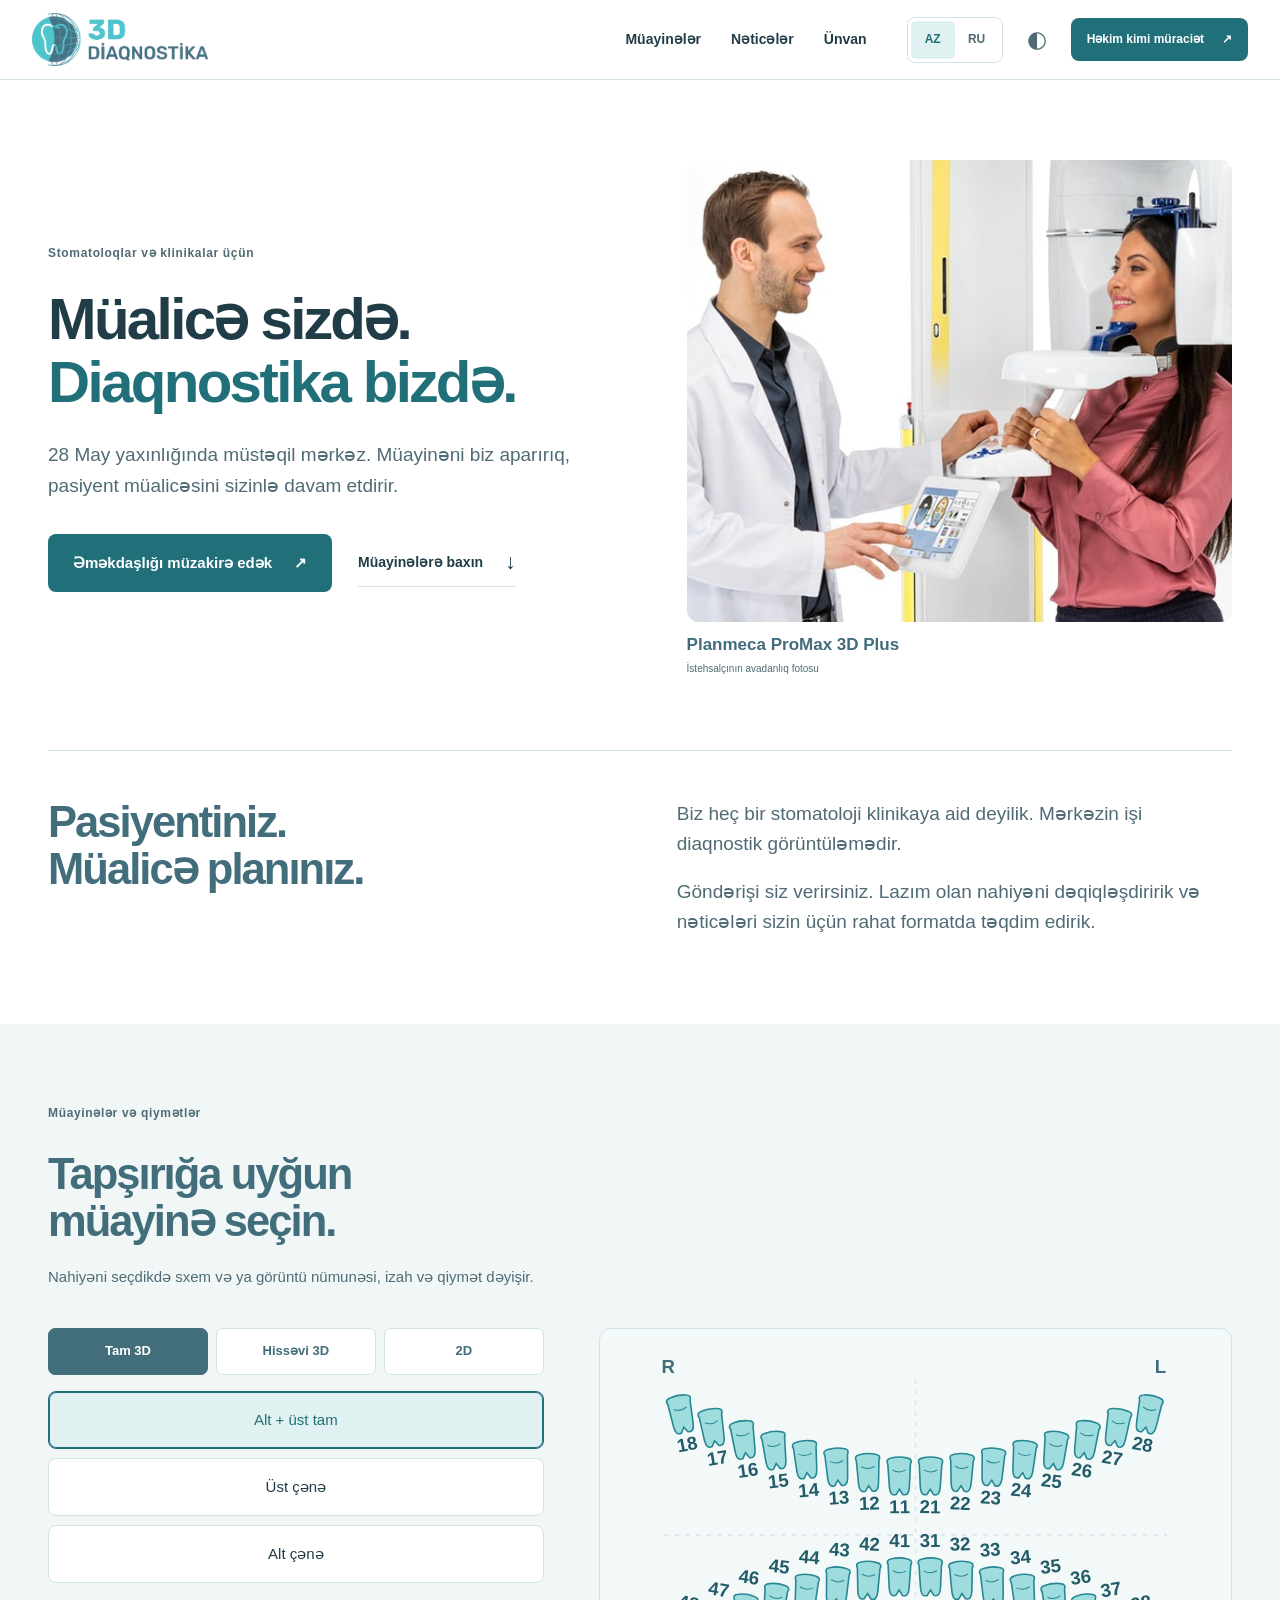
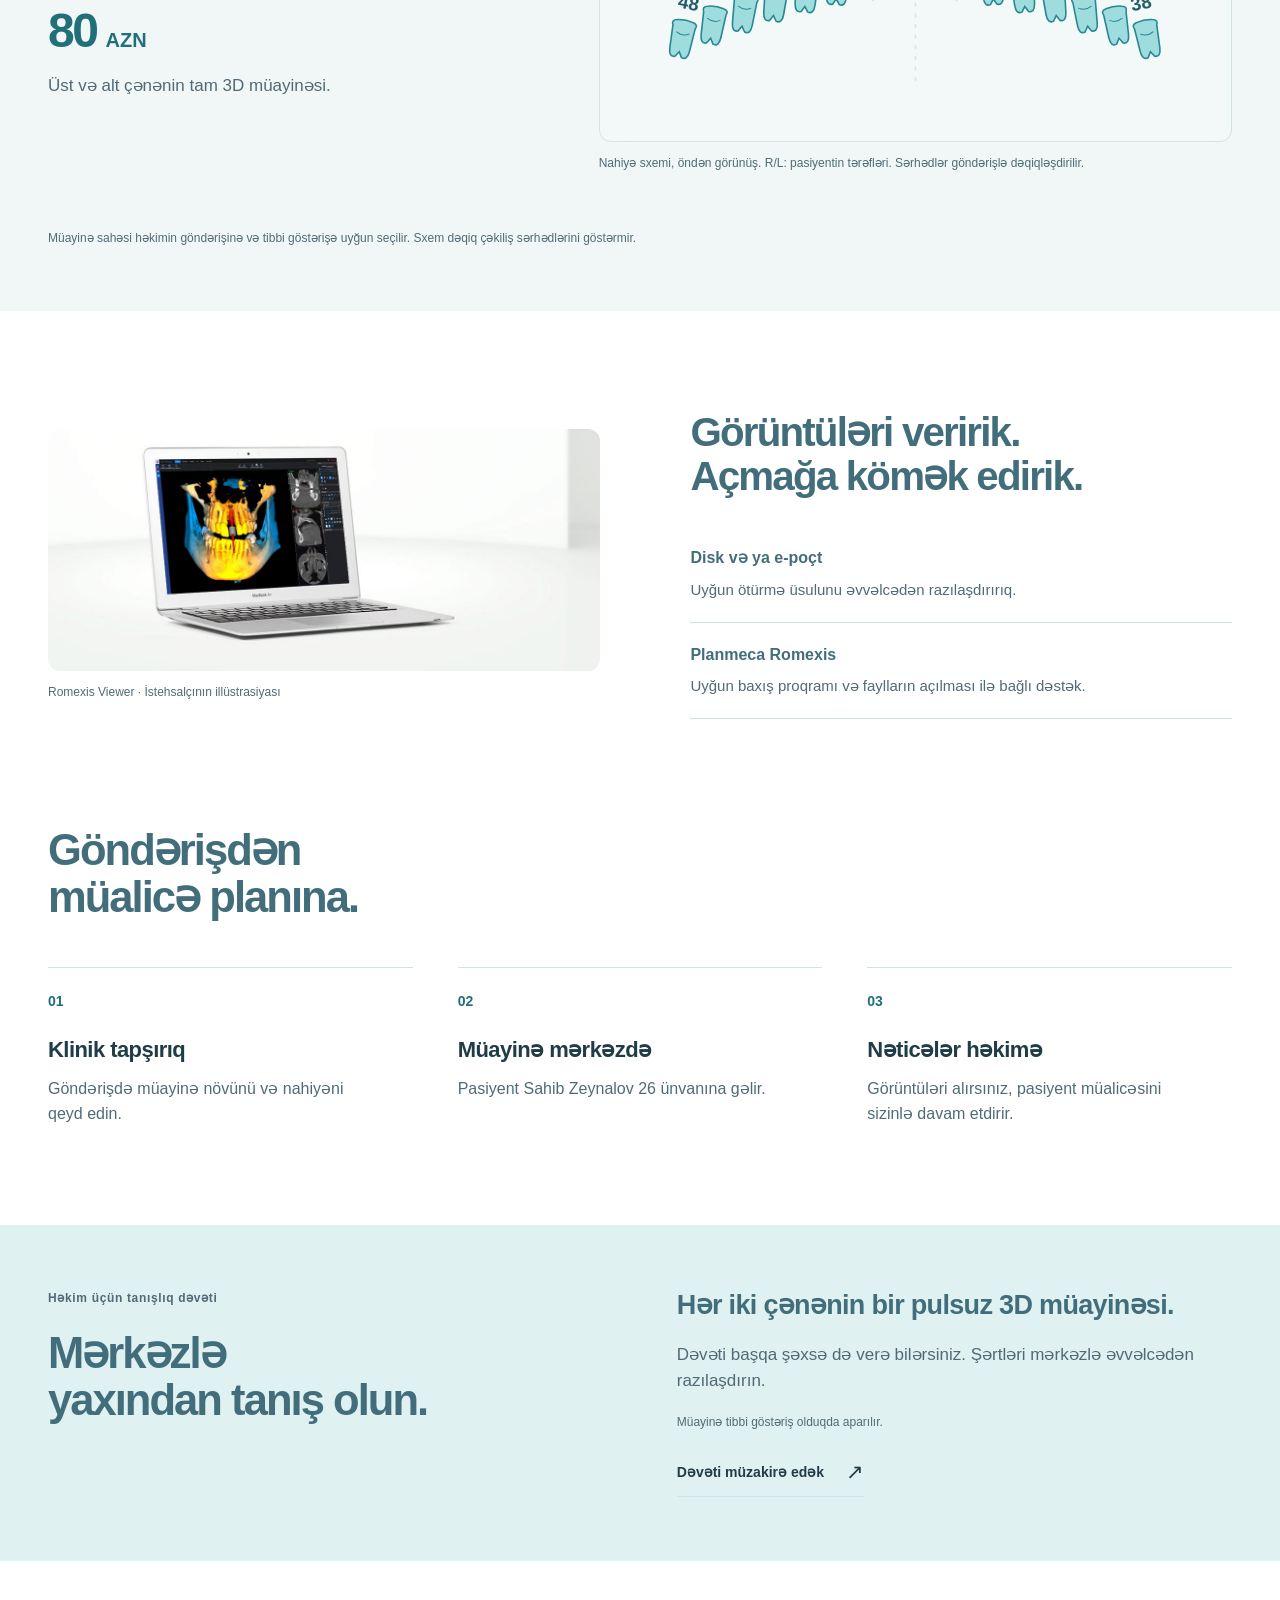
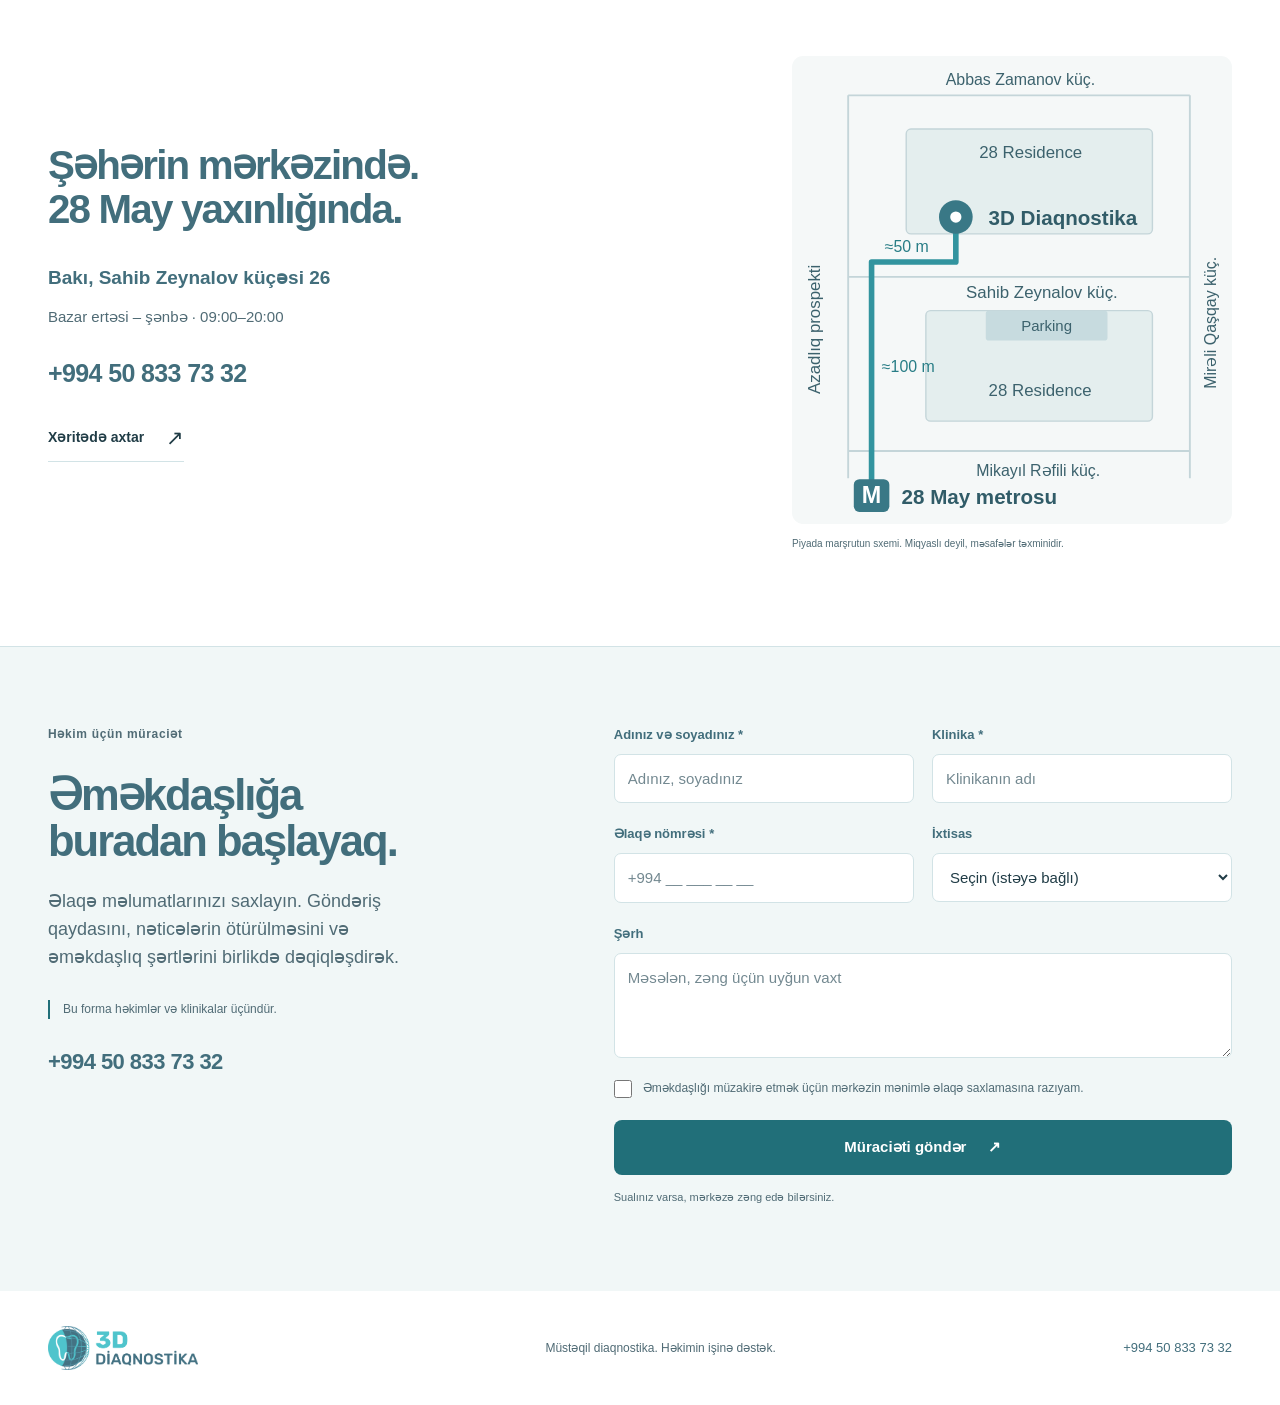
==== site/index.html @ d961eeca "Build bilingual doctor partnership landing [skip ci]" ====
<!doctype html>
<html lang="az">
<head>
  <meta charset="utf-8">
  <meta name="viewport" content="width=device-width,initial-scale=1">
  <meta name="color-scheme" content="light dark">
  <meta name="theme-color" content="#f7fbfb">
  <meta name="description" content="3D Diaqnostika: stomatoloqlar üçün müstəqil diaqnostika mərkəzi. Planmeca ProMax 3D Plus. Bakı, Sahib Zeynalov 26, 28 May yaxınlığında.">
  <title>3D Diaqnostika: stomatoloqlar üçün</title>
  <link rel="icon" href="assets/logo.png" type="image/png">
  <link rel="stylesheet" href="styles.css">
  <script src="config.js" defer></script>
  <script src="app.js" defer></script>
</head>
<body>
  <a class="skip-link" href="#main"><span class="az">Məzmuna keç</span><span class="ru">К содержанию</span></a>
  <header class="header">
    <a class="brand" href="#top" aria-label="3D Diaqnostika"><img src="assets/logo.png" alt="3D Diaqnostika" width="1686" height="500"></a>
    <nav class="desktop-nav" aria-label="Naviqasiya / Навигация">
      <a href="#services"><span class="az">Müayinələr</span><span class="ru">Исследования</span></a>
      <a href="#results"><span class="az">Nəticələr</span><span class="ru">Результаты</span></a>
      <a href="#location"><span class="az">Ünvan</span><span class="ru">Адрес</span></a>
    </nav>
    <div class="header-tools">
      <div class="language" aria-label="Dil / Язык"><button type="button" data-lang="az" aria-pressed="true">AZ</button><button type="button" data-lang="ru" aria-pressed="false">RU</button></div>
      <button class="theme-button" type="button" aria-label="Görünüşü dəyiş / Сменить тему" title="Light / Dark"><span aria-hidden="true">◐</span></button>
      <a class="button small header-cta" href="#apply"><span class="az">Həkim kimi müraciət</span><span class="ru">Заявка врача</span><span aria-hidden="true">↗</span></a>
    </div>
  </header>
  <main id="main">
    <section class="hero section-wrap" id="top">
      <div class="hero-copy">
        <p class="eyebrow"><span class="az">Stomatoloqlar və klinikalar üçün</span><span class="ru">Для стоматологов и клиник</span></p>
        <h1><span class="az">Müalicə sizdə.<br><em>Diaqnostika bizdə.</em></span><span class="ru">Лечение у вас.<br><em>Диагностика у нас.</em></span></h1>
        <p class="hero-lead"><span class="az">28 May yaxınlığında müstəqil mərkəz. Müayinəni biz aparırıq, pasiyent müalicəsini sizinlə davam etdirir.</span><span class="ru">Независимый центр рядом с метро «28 May». Мы проводим исследование, пациент продолжает лечение у вас.</span></p>
        <div class="hero-actions"><a class="button" href="#apply"><span class="az">Əməkdaşlığı müzakirə edək</span><span class="ru">Обсудить сотрудничество</span><span aria-hidden="true">↗</span></a><a class="text-link" href="#services"><span class="az">Müayinələrə baxın</span><span class="ru">Смотреть исследования</span><span aria-hidden="true">↓</span></a></div>
        
      </div>
      <figure class="hero-figure"><div class="hero-photo"><img src="assets/apparatus.jpg" alt="Planmeca ProMax 3D Plus" width="1140" height="500" fetchpriority="high"></div><figcaption><strong class="equipment-name">Planmeca ProMax 3D Plus</strong><span class="az">İstehsalçının avadanlıq fotosu</span><span class="ru">Фото оборудования производителя</span></figcaption></figure>
    </section>
    <section class="independence section-wrap" aria-labelledby="independence-title">
      
      <div class="independence-body"><h2 id="independence-title"><span class="az">Pasiyentiniz.<br>Müalicə planınız.</span><span class="ru">Ваш пациент.<br>Ваш план лечения.</span></h2><div class="independence-text"><p><span class="az">Biz heç bir stomatoloji klinikaya aid deyilik. Mərkəzin işi diaqnostik görüntüləmədir.</span><span class="ru">Мы не принадлежим стоматологической клинике. Центр проводит диагностические исследования.</span></p><p><span class="az">Göndərişi siz verirsiniz. Lazım olan nahiyəni dəqiqləşdiririk və nəticələri sizin üçün rahat formatda təqdim edirik.</span><span class="ru">Вы даёте направление. Мы уточняем нужную область и передаём результаты в удобном для вас формате.</span></p></div></div>
    </section>
    <section class="services" id="services" aria-labelledby="services-title">
      <div class="section-wrap">
        <div class="section-heading"><div><p class="section-index"><span class="az">Müayinələr və qiymətlər</span><span class="ru">Исследования и цены</span></p><h2 id="services-title"><span class="az">Tapşırığa uyğun<br>müayinə seçin.</span><span class="ru">Выбирайте исследование<br>под клиническую задачу.</span></h2></div><p class="heading-note"><span class="az">Nahiyəni seçdikdə sxem və ya görüntü nümunəsi, izah və qiymət dəyişir.</span><span class="ru">Нажмите на услугу, чтобы увидеть область или пример снимка, описание и цену.</span></p></div>
        <div class="service-explorer"><div class="service-controls"><div class="service-groups" aria-label="Müayinə növü / Тип исследования"><button type="button" data-group="whole" aria-pressed="true"><span class="az">Tam 3D</span><span class="ru">Полное 3D</span></button><button type="button" data-group="partial" aria-pressed="false"><span class="az">Hissəvi 3D</span><span class="ru">Частичное 3D</span></button><button type="button" data-group="2d" aria-pressed="false"><span class="az">2D</span><span class="ru">2D</span></button></div><div id="service-options"><div class="service-options" data-options="whole"><button type="button" class="service-option" data-service="0" aria-pressed="true"><span class="az">Alt + üst tam</span><span class="ru">Обе челюсти</span></button><button type="button" class="service-option" data-service="1" aria-pressed="false"><span class="az">Üst çənə</span><span class="ru">Верхняя челюсть</span></button><button type="button" class="service-option" data-service="2" aria-pressed="false"><span class="az">Alt çənə</span><span class="ru">Нижняя челюсть</span></button></div><div class="service-options" data-options="partial" hidden><button type="button" class="service-option" data-service="3" aria-pressed="false"><span class="az">11 - 18</span><span class="ru">11 - 18</span></button><button type="button" class="service-option" data-service="4" aria-pressed="false"><span class="az">21 - 28</span><span class="ru">21 - 28</span></button><button type="button" class="service-option" data-service="5" aria-pressed="false"><span class="az">31 - 38</span><span class="ru">31 - 38</span></button><button type="button" class="service-option" data-service="6" aria-pressed="false"><span class="az">41 - 48</span><span class="ru">41 - 48</span></button><button type="button" class="service-option" data-service="7" aria-pressed="false"><span class="az">Frontal<span class="choice-detail">alt çənə</span></span><span class="ru">Фронтально<span class="choice-detail">нижняя челюсть</span></span></button><button type="button" class="service-option" data-service="8" aria-pressed="false"><span class="az">Frontal<span class="choice-detail">üst çənə</span></span><span class="ru">Фронтально<span class="choice-detail">верхняя челюсть</span></span></button></div><div class="service-options" data-options="2d" hidden><button type="button" class="service-option" data-service="9" aria-pressed="false"><span class="az">Ortopantomoqramma</span><span class="ru">Ортопантомограмма</span></button><button type="button" class="service-option" data-service="10" aria-pressed="false"><span class="az">Sefalometrik</span><span class="ru">Цефалометрия</span></button><button type="button" class="service-option" data-service="11" aria-pressed="false"><span class="az">Gicgah-çənə oynaqları / TMJ</span><span class="ru">ВНЧС / TMJ</span></button></div></div><div class="service-details" aria-live="polite"><div class="service-price"><strong id="service-price">80</strong><span>AZN</span></div><p id="service-description"></p></div></div><figure class="service-figure"><div class="service-stage"><img data-service-image="0" class="is-selected" src="assets/scope-both.svg" alt="Alt + üst tam" width="900" height="620" loading="lazy" decoding="async"><img data-service-image="1" class="" src="assets/scope-upper.svg" alt="Üst çənə" width="900" height="620" loading="lazy" decoding="async" aria-hidden="true"><img data-service-image="2" class="" src="assets/scope-lower.svg" alt="Alt çənə" width="900" height="620" loading="lazy" decoding="async" aria-hidden="true"><img data-service-image="3" class="" src="assets/scope-q11.svg" alt="11 - 18" width="900" height="620" loading="lazy" decoding="async" aria-hidden="true"><img data-service-image="4" class="" src="assets/scope-q21.svg" alt="21 - 28" width="900" height="620" loading="lazy" decoding="async" aria-hidden="true"><img data-service-image="5" class="" src="assets/scope-q31.svg" alt="31 - 38" width="900" height="620" loading="lazy" decoding="async" aria-hidden="true"><img data-service-image="6" class="" src="assets/scope-q41.svg" alt="41 - 48" width="900" height="620" loading="lazy" decoding="async" aria-hidden="true"><img data-service-image="7" class="" src="assets/scope-front-lower.svg" alt="Frontal alt" width="900" height="620" loading="lazy" decoding="async" aria-hidden="true"><img data-service-image="8" class="" src="assets/scope-front-upper.svg" alt="Frontal üst" width="900" height="620" loading="lazy" decoding="async" aria-hidden="true"><img data-service-image="9" class="" src="assets/panoramic.jpg" alt="Ortopantomoqramma" width="900" height="620" loading="lazy" decoding="async" aria-hidden="true"><img data-service-image="10" class="" src="assets/ceph.jpg" alt="Sefalometrik" width="900" height="620" loading="lazy" decoding="async" aria-hidden="true"><img data-service-image="11" class="" src="assets/tmj.jpg" alt="Gicgah-çənə oynaqları / TMJ" width="900" height="620" loading="lazy" decoding="async" aria-hidden="true"></div><figcaption id="service-caption"></figcaption></figure></div>
        <p class="service-footnote"><span class="az">Müayinə sahəsi həkimin göndərişinə və tibbi göstərişə uyğun seçilir. Sxem dəqiq çəkiliş sərhədlərini göstərmir.</span><span class="ru">Область исследования выбирается по направлению врача и медицинским показаниям. Схема не задаёт точные границы съёмки.</span></p>
      </div>
    </section>
    <section class="results section-wrap" id="results" aria-labelledby="results-title">
      <figure class="results-image"><img src="assets/viewer.jpg" alt="Planmeca Romexis Viewer" width="1140" height="500" loading="lazy" decoding="async"><figcaption><span class="az">Romexis Viewer · İstehsalçının illüstrasiyası</span><span class="ru">Romexis Viewer · Иллюстрация производителя</span></figcaption></figure>
      <div><h2 id="results-title"><span class="az">Görüntüləri veririk.<br>Açmağa kömək edirik.</span><span class="ru">Передаём снимки.<br>Помогаем их открыть.</span></h2><dl class="result-list"><div><dt><span class="az">Disk və ya e-poçt</span><span class="ru">Диск или электронная почта</span></dt><dd><span class="az">Uyğun ötürmə üsulunu əvvəlcədən razılaşdırırıq.</span><span class="ru">Удобный способ передачи согласуем заранее.</span></dd></div><div><dt>Planmeca Romexis</dt><dd><span class="az">Uyğun baxış proqramı və faylların açılması ilə bağlı dəstək.</span><span class="ru">Помощь с подходящей программой просмотра и открытием файлов.</span></dd></div></dl></div>
    </section>
    <section class="workflow section-wrap" aria-labelledby="workflow-title"><h2 id="workflow-title"><span class="az">Göndərişdən<br>müalicə planına.</span><span class="ru">От направления<br>к вашему плану лечения.</span></h2><ol class="steps"><li><span class="step-number">01</span><h3><span class="az">Klinik tapşırıq</span><span class="ru">Клиническая задача</span></h3><p><span class="az">Göndərişdə müayinə növünü və nahiyəni qeyd edin.</span><span class="ru">Укажите в направлении вид исследования и нужную область.</span></p></li><li><span class="step-number">02</span><h3><span class="az">Müayinə mərkəzdə</span><span class="ru">Исследование в центре</span></h3><p><span class="az">Pasiyent Sahib Zeynalov 26 ünvanına gəlir.</span><span class="ru">Пациент приходит в центр на Sahib Zeynalov, 26.</span></p></li><li><span class="step-number">03</span><h3><span class="az">Nəticələr həkimə</span><span class="ru">Результаты врачу</span></h3><p><span class="az">Görüntüləri alırsınız, pasiyent müalicəsini sizinlə davam etdirir.</span><span class="ru">Вы получаете снимки, пациент продолжает лечение у вас.</span></p></li></ol></section>
    <section class="invitation"><div class="section-wrap invitation-grid"><div><p class="eyebrow"><span class="az">Həkim üçün tanışlıq dəvəti</span><span class="ru">Приглашение для врача</span></p><h2><span class="az">Mərkəzlə<br>yaxından tanış olun.</span><span class="ru">Познакомьтесь<br>с работой центра.</span></h2></div><div class="invitation-copy"><p class="invitation-offer"><span class="az">Hər iki çənənin bir pulsuz 3D müayinəsi.</span><span class="ru">Одно бесплатное 3D-исследование обеих челюстей.</span></p><p><span class="az">Dəvəti başqa şəxsə də verə bilərsiniz. Şərtləri mərkəzlə əvvəlcədən razılaşdırın.</span><span class="ru">Приглашение можно передать другому человеку. Условия согласуйте с центром заранее.</span></p><p class="fine-print"><span class="az">Müayinə tibbi göstəriş olduqda aparılır.</span><span class="ru">Исследование проводится по медицинским показаниям.</span></p><a class="text-link" href="#apply"><span class="az">Dəvəti müzakirə edək</span><span class="ru">Обсудить приглашение</span><span aria-hidden="true">↗</span></a></div></div></section>
    <section class="location section-wrap" id="location" aria-labelledby="location-title"><div class="location-copy"><h2 id="location-title"><span class="az">Şəhərin mərkəzində.<br>28 May yaxınlığında.</span><span class="ru">В центре города.<br>Рядом с «28 May».</span></h2><address><strong><span class="az">Bakı, Sahib Zeynalov küçəsi 26</span><span class="ru">Баку, ул. Sahib Zeynalov, 26</span></strong><span><span class="az">Bazar ertəsi – şənbə · 09:00–20:00</span><span class="ru">Понедельник – суббота · 09:00–20:00</span></span><a class="contact-phone" href="tel:+994508337332">+994 50 833 73 32</a></address><a class="text-link" href="https://www.google.com/maps/search/?api=1&amp;query=Sahib+Zeynalov+26+Baku" target="_blank" rel="noopener"><span class="az">Xəritədə axtar</span><span class="ru">Найти на карте</span><span aria-hidden="true">↗</span></a></div><figure class="route-map"><svg xmlns="http://www.w3.org/2000/svg" viewBox="0 0 470 500" role="img" aria-label="28 May metrosundan Sahib Zeynalov 26 ünvanına piyada marşrutun sxemi">
<rect width="470" height="500" rx="12" fill="#f5f8f8"/>
<g fill="#e4eeee" stroke="#c4d5d9" stroke-width="1.5"><rect x="122" y="78" width="263" height="112" rx="5"/><rect x="143" y="272" width="242" height="118" rx="5"/></g>
<g stroke="#c4d5d9" stroke-width="2" fill="none"><path d="M60 42H425M60 236H425M60 422H425M60 42V451M425 42V451"/></g>
<g fill="#3c626d" font-family="Segoe UI,Arial,sans-serif" text-anchor="middle">
<text x="244" y="31" font-size="17">Abbas Zamanov küç.</text><text x="267" y="259" font-size="18">Sahib Zeynalov küç.</text><text x="263" y="449" font-size="17">Mikayıl Rəfili küç.</text>
<text transform="translate(30 292) rotate(-90)" font-size="18">Azadlıq prospekti</text><text transform="translate(453 285) rotate(-90)" font-size="17">Mirəli Qaşqay küç.</text>
<text x="255" y="109" font-size="18">28 Residence</text><text x="265" y="363" font-size="18">28 Residence</text></g>
<rect x="207" y="272" width="130" height="32" rx="3" fill="#c7dbdf"/><text x="272" y="294" text-anchor="middle" font-family="Segoe UI,Arial,sans-serif" font-size="16" fill="#3c626d">Parking</text>
<path d="M85 454V220H175V188" fill="none" stroke="#32949f" stroke-width="6" stroke-linejoin="round" stroke-linecap="round"/>
<circle cx="175" cy="172" r="18" fill="#397886"/><circle cx="175" cy="172" r="6" fill="white"/>
<text x="210" y="180" font-family="Segoe UI,Arial,sans-serif" font-weight="700" font-size="22" fill="#315c68">3D Diaqnostika</text>
<g font-family="Segoe UI,Arial,sans-serif" font-size="17" fill="#287d86"><text x="96" y="338">≈100 m</text><text x="99" y="209">≈50 m</text></g>
<rect x="66" y="452" width="38" height="35" rx="6" fill="#397886"/><text x="85" y="478" text-anchor="middle" font-family="Segoe UI,Arial,sans-serif" font-weight="700" font-size="25" fill="white">M</text><text x="117" y="479" font-family="Segoe UI,Arial,sans-serif" font-size="22" font-weight="700" fill="#315c68">28 May metrosu</text>
</svg><figcaption><span class="az">Piyada marşrutun sxemi. Miqyaslı deyil, məsafələr təxminidir.</span><span class="ru">Схема пешего маршрута. Не в масштабе, расстояния приблизительные.</span></figcaption></figure></section>
    <section class="apply-section" id="apply" aria-labelledby="apply-title"><div class="section-wrap apply-grid"><div class="apply-copy"><p class="section-index"><span class="az">Həkim üçün müraciət</span><span class="ru">Заявка врача</span></p><h2 id="apply-title"><span class="az">Əməkdaşlığa<br>buradan başlayaq.</span><span class="ru">Начнём<br>сотрудничество.</span></h2><p><span class="az">Əlaqə məlumatlarınızı saxlayın. Göndəriş qaydasını, nəticələrin ötürülməsini və əməkdaşlıq şərtlərini birlikdə dəqiqləşdirək.</span><span class="ru">Оставьте контакты. Обсудим направления, передачу результатов и условия сотрудничества.</span></p><div class="form-context"><span class="az">Bu forma həkimlər və klinikalar üçündür.</span><span class="ru">Эта форма предназначена для врачей и клиник.</span></div><a class="contact-phone" href="tel:+994508337332">+994 50 833 73 32</a></div><form id="doctor-form" action="" method="post" target="submission-frame">
      <div class="form-row"><div class="field"><label for="doctor-name"><span class="az">Adınız və soyadınız</span><span class="ru">Имя и фамилия</span> <span aria-hidden="true">*</span></label><input id="doctor-name" name="doctorName" autocomplete="name" required minlength="2" maxlength="100" data-placeholder-az="Adınız, soyadınız" data-placeholder-ru="Как к вам обращаться"></div><div class="field"><label for="clinic"><span class="az">Klinika</span><span class="ru">Клиника</span> <span aria-hidden="true">*</span></label><input id="clinic" name="clinic" autocomplete="organization" required minlength="2" maxlength="120" data-placeholder-az="Klinikanın adı" data-placeholder-ru="Название клиники"></div></div>
      <div class="form-row"><div class="field"><label for="phone"><span class="az">Əlaqə nömrəsi</span><span class="ru">Телефон для связи</span> <span aria-hidden="true">*</span></label><input id="phone" name="phone" type="tel" inputmode="tel" autocomplete="tel" required minlength="7" maxlength="28" placeholder="+994 __ ___ __ __"></div><div class="field"><label for="specialty"><span class="az">İxtisas</span><span class="ru">Специализация</span></label><select id="specialty" name="specialty"><option value="" data-option-az="Seçin (istəyə bağlı)" data-option-ru="Выберите (необязательно)"></option><option value="general" data-option-az="Ümumi stomatologiya" data-option-ru="Общая стоматология"></option><option value="implantology" data-option-az="İmplantologiya / cərrahiyyə" data-option-ru="Имплантология / хирургия"></option><option value="orthodontics" data-option-az="Ortodontiya" data-option-ru="Ортодонтия"></option><option value="endodontics" data-option-az="Endodontiya" data-option-ru="Эндодонтия"></option><option value="other" data-option-az="Digər" data-option-ru="Другая"></option></select></div></div>
      <div class="field"><label for="comment"><span class="az">Şərh</span><span class="ru">Комментарий</span></label><textarea id="comment" name="comment" rows="3" maxlength="1000" data-placeholder-az="Məsələn, zəng üçün uyğun vaxt" data-placeholder-ru="Например, удобное время для звонка"></textarea></div>
      <div class="honeypot" aria-hidden="true"><label for="website">Website</label><input id="website" name="website" tabindex="-1" autocomplete="off"></div>
      <label class="consent"><input id="consent" name="consent" type="checkbox" value="yes" required><span><span class="az">Əməkdaşlığı müzakirə etmək üçün mərkəzin mənimlə əlaqə saxlamasına razıyam.</span><span class="ru">Согласен, чтобы центр связался со мной для обсуждения сотрудничества.</span></span></label>
      <input type="hidden" name="requestId"><input type="hidden" name="lang" value="az"><input type="hidden" name="origin"><input type="hidden" name="startedAt">
      <button class="button submit-button" type="submit"><span class="az">Müraciəti göndər</span><span class="ru">Отправить заявку</span><span aria-hidden="true">↗</span></button>
      <p class="form-status" id="form-status" role="status" aria-live="polite"></p>
      <p class="form-note"><span class="az">Sualınız varsa, mərkəzə zəng edə bilərsiniz.</span><span class="ru">Если есть вопросы, можно позвонить в центр.</span></p>
    </form><iframe name="submission-frame" id="submission-frame" title="Form submission" hidden></iframe></div></section>
  </main>
  <footer class="footer section-wrap"><a class="brand" href="#top" aria-label="3D Diaqnostika"><img src="assets/logo.png" alt="3D Diaqnostika" width="1686" height="500" loading="lazy"></a><p><span class="az">Müstəqil diaqnostika. Həkimin işinə dəstək.</span><span class="ru">Независимая диагностика. Поддержка работы врача.</span></p><a href="tel:+994508337332">+994 50 833 73 32</a></footer>
</body>
</html>
---- site/styles.css ----
:root{--bg:#fff;--soft:#f1f7f7;--surface:#fff;--ink:#203c46;--muted:#506b75;--brand:#426e7c;--accent:#216f79;--accent-soft:#e0f1f2;--line:#d2e3e6;--shadow:#214e5912;--radius:12px;--header-height:80px;color-scheme:light}
:root[data-theme=dark]{--bg:#101e24;--soft:#162a31;--surface:#1b3038;--ink:#e3f0f2;--muted:#a6c0c8;--brand:#a3ced8;--accent:#75cbd1;--accent-soft:#203e46;--line:#35535d;--shadow:#07101540;color-scheme:dark}
*{box-sizing:border-box}html{scroll-padding-top:110px}body{margin:0;font-family:"Segoe UI",Arial,sans-serif;color:var(--ink);background:var(--bg);font-size:17px;line-height:1.55;-webkit-font-smoothing:antialiased}html[lang=az] .ru,html[lang=ru] .az,[hidden]{display:none!important}a{color:inherit;text-decoration:none}button,input,textarea,select{font:inherit}button,a,input,textarea,select{-webkit-tap-highlight-color:transparent}button{cursor:pointer}a:focus-visible,button:focus-visible,input:focus-visible,textarea:focus-visible,select:focus-visible{outline:3px solid var(--accent);outline-offset:4px}button:disabled{cursor:wait;opacity:.65}img{max-width:100%;height:auto;display:block}figure,p,h1,h2,h3,dl,dd{margin:0}address{font-style:normal}h1,h2,h3{font-weight:650;letter-spacing:-.045em;line-height:1.08}h1{font-size:clamp(42px,4.55vw,68px);max-width:750px}h1 em{font-style:normal;color:var(--accent)}h2{font-size:clamp(34px,3.4vw,50px);color:var(--brand)}h3{font-size:24px;letter-spacing:-.025em}figcaption,.fine-print{font-size:12px;line-height:1.5;color:var(--muted)}figcaption{margin-top:12px}::selection{background:#bde3e5;color:#173f49}.section-wrap{width:min(1240px,calc(100% - 96px));margin-inline:auto}.skip-link{position:fixed;top:8px;left:8px;z-index:50;transform:translateY(-160%);padding:12px 20px;background:var(--surface);border:2px solid var(--accent)}.skip-link:focus{transform:none}
.header{height:var(--header-height);width:100%;padding:0 max(32px,calc((100vw - 1304px)/2));display:flex;align-items:center;gap:40px;border-bottom:1px solid var(--line);background:var(--bg);position:sticky;top:0;z-index:20}.brand{flex-shrink:0;display:block;width:176px}.brand img{width:100%}.desktop-nav{display:flex;gap:30px;margin-left:auto;font-size:14px;font-weight:600}.desktop-nav a:hover,.text-link:hover{color:var(--accent)}.header-tools{display:flex;align-items:center;gap:12px}.language{display:flex;align-items:center;border:1px solid var(--line);border-radius:8px;padding:3px}.language button{border:0;background:transparent;color:var(--muted);font-size:12px;font-weight:700;min-width:35px;min-height:34px;border-radius:5px}.language button[aria-pressed=true]{background:var(--accent-soft);color:var(--accent)}.theme-button{display:grid;place-items:center;min-width:36px;min-height:40px;border:0;background:none;color:var(--muted)}.button{display:inline-flex;align-items:center;justify-content:center;gap:22px;min-height:58px;border:1px solid transparent;border-radius:8px;padding:16px 24px;background:var(--accent);color:#fff;font-size:15px;font-weight:650;line-height:1.35;text-align:center}.button:hover{filter:brightness(.94)}.button.small{min-height:43px;padding:10px 15px;font-size:12px;gap:18px}:root[data-theme=dark] .button{color:#102e37}.text-link{display:inline-flex;align-items:center;gap:22px;font-size:14px;font-weight:650;border-bottom:1px solid var(--line);padding:7px 0}.text-link span[aria-hidden]{font-size:21px;font-weight:400}.eyebrow,.section-index{font-size:12px;letter-spacing:.055em;font-weight:650;color:var(--muted)}.eyebrow{display:flex;align-items:center;gap:9px}.dot{width:7px;height:7px;flex-shrink:0;background:var(--accent);border-radius:50%}.section-index{margin-bottom:28px}
.hero{display:grid;grid-template-columns:1.07fr 1fr;gap:55px;padding-block:80px 74px;align-items:center}.hero h1{margin-top:25px}.hero-lead{font-size:19px;line-height:1.6;color:var(--muted);max-width:535px;margin-top:27px}.hero-actions{display:flex;align-items:center;gap:26px;flex-wrap:wrap;margin-top:33px}.hero-location{display:flex;align-items:center;gap:13px;margin-top:47px}.hero-location strong{display:block;color:var(--brand);font-size:14px}.hero-location div>span{font-size:12px;color:var(--muted)}.location-icon{display:grid;place-items:center;width:30px;height:32px;background:var(--accent-soft);color:var(--accent);border-radius:6px;font-size:19px;font-weight:700}.hero-photo{background:#e6f0f1;position:relative;overflow:hidden;aspect-ratio:1.18;border-radius:var(--radius)}.hero-photo>img{width:100%;height:100%;object-fit:cover;object-position:60% center}.image-label{position:absolute;left:23px;right:23px;bottom:23px;padding:17px 20px;background:#fffefa;color:#315e6b;border:1px solid #fff;border-radius:8px;max-width:270px;box-shadow:0 5px 22px #143c4b0c}.image-label>span{font-size:11px;color:#5b737c}.image-label strong{display:block;font-size:22px;line-height:1.2;letter-spacing:-.025em;margin-top:5px}.hero-figure figcaption{text-align:right;font-size:10px}
.independence{border-top:1px solid var(--line);padding-block:48px 88px}.independence-body{display:grid;grid-template-columns:1fr 1.05fr;gap:100px;align-items:start}.independence-text{color:var(--muted);font-size:19px;max-width:550px}.independence-text p+p{margin-top:19px}.services{background:var(--soft);padding-block:80px 64px}.section-heading{display:flex;align-items:flex-end;justify-content:space-between;gap:50px;margin-bottom:40px}.heading-note{color:var(--muted);font-size:15px;max-width:300px}.service-explorer{display:grid;grid-template-columns:.9fr 1.15fr;gap:55px;align-items:start}.service-groups{display:flex;gap:8px;margin-bottom:16px}.service-groups button{flex:1;border:1px solid var(--line);color:var(--brand);background:var(--surface);font-size:13px;min-height:47px;padding:10px 7px;font-weight:650;border-radius:7px;white-space:nowrap}.service-groups button[aria-pressed=true]{background:var(--brand);border-color:var(--brand);color:var(--bg)}.service-options{display:grid;grid-template-columns:1fr 1fr;gap:9px;min-height:192px;align-content:start}.service-options[data-options=whole],.service-options[data-options="2d"]{grid-template-columns:1fr}.service-option{min-height:58px;border:1px solid var(--line);border-radius:8px;background:var(--surface);color:var(--ink);font-size:15px;padding:13px 12px;font-weight:500;line-height:1.2}.service-option:hover{border-color:var(--accent)}.service-option[aria-pressed=true]{color:var(--accent);border-color:var(--accent);background:var(--accent-soft);box-shadow:inset 0 0 0 1px var(--accent)}.choice-detail{font-size:12px;display:block;font-weight:400;margin-top:4px}.service-details{margin-top:22px;min-height:130px}.service-price{display:flex;gap:9px;align-items:baseline;color:var(--accent);line-height:1.1}.service-price strong{font-size:48px;letter-spacing:-.05em;font-weight:650}.service-price>span{font-size:20px;font-weight:600}#service-description{color:var(--muted);font-size:17px;line-height:1.5;margin-top:15px}.service-stage{aspect-ratio:1.53;min-width:0;display:flex;align-items:center;justify-content:center;border:1px solid var(--line);border-radius:var(--radius);background:#f3f8f8;overflow:hidden}.service-stage img{display:none;width:100%;height:100%;object-fit:contain}.service-stage img.is-selected{display:block}.service-figure figcaption{min-height:40px;max-width:580px}.service-figure figcaption a{text-decoration:underline;text-underline-offset:3px}.service-footnote{max-width:725px;color:var(--muted);font-size:12px;margin-top:35px}
.results{display:grid;grid-template-columns:1.02fr 1fr;gap:90px;align-items:center;padding-block:100px}.results-image{min-width:0}.results-image img{width:100%;border-radius:var(--radius)}.results h2{font-size:clamp(33px,3.15vw,47px)}.result-list{margin-top:28px}.result-list>div{padding:20px 0;border-bottom:1px solid var(--line)}.result-list dt{font-weight:650;font-size:16px;color:var(--brand)}.result-list dd{font-size:15px;color:var(--muted);margin-top:7px;max-width:460px}.workflow{padding-block:8px 98px}.steps{display:grid;grid-template-columns:repeat(3,1fr);gap:45px;padding:0;margin:46px 0 0;list-style:none}.steps li{padding-top:20px;border-top:1px solid var(--line)}.step-number{font-size:14px;font-weight:650;color:var(--accent)}.steps h3{margin-top:23px;font-size:22px;line-height:1.2}.steps p{font-size:16px;color:var(--muted);margin-top:14px;max-width:330px}.invitation{background:var(--accent-soft);padding-block:64px}.invitation-grid{display:grid;grid-template-columns:1fr 1.05fr;gap:100px}.invitation h2{margin-top:23px}.invitation-offer{font-size:27px;line-height:1.25;letter-spacing:-.025em;font-weight:600;color:var(--brand)}.invitation-copy>p+p{margin-top:19px;color:var(--muted)}.invitation-copy .text-link{margin-top:18px}.location{padding-block:95px;display:grid;grid-template-columns:1.1fr .9fr;gap:90px;align-items:center}.location h2{font-size:clamp(32px,3.15vw,47px)}.location address{margin-top:32px}.location address strong{font-size:19px;color:var(--brand);display:block}.location address>span{display:block;font-size:15px;color:var(--muted);margin-top:12px}.contact-phone{display:inline-block;font-size:25px;letter-spacing:-.025em;font-weight:600;color:var(--brand);margin-top:26px}.location .text-link{margin-top:22px}.route-map{max-width:440px;width:100%;justify-self:end}.route-map svg{width:100%;height:auto;display:block}.route-map figcaption{font-size:10px}
.apply-section{border-top:1px solid var(--line);background:var(--soft);padding-block:78px 85px}.apply-grid{display:grid;grid-template-columns:.88fr 1.12fr;gap:80px;align-items:start}.apply-copy>p:not(.section-index){max-width:390px;font-size:18px;color:var(--muted);margin-top:23px}.form-context{font-size:12px;color:var(--muted);max-width:350px;border-left:2px solid var(--accent);padding-left:13px;margin-top:28px}.apply-copy .contact-phone{font-size:22px}form{min-width:0}.form-row{display:grid;grid-template-columns:1fr 1fr;gap:18px}.field{margin-bottom:21px}.field label{font-size:13px;font-weight:600;color:var(--brand);display:block;margin-bottom:9px}.field input,.field textarea,.field select{display:block;width:100%;border:1px solid var(--line);border-radius:7px;background:var(--surface);color:var(--ink);min-height:49px;padding:12px 13px;font-size:15px;transition:border-color .15s}.field textarea{resize:vertical;min-height:105px;max-height:250px}.field input::placeholder,.field textarea::placeholder{color:var(--muted);opacity:.8}.field input:hover,.field textarea:hover,.field select:hover{border-color:var(--muted)}.consent{display:flex;align-items:flex-start;gap:11px;font-size:12px;color:var(--muted);line-height:1.5;margin:2px 0 22px;cursor:pointer}.consent input{flex-shrink:0;width:18px;height:18px;margin:1px 0 0;accent-color:var(--accent)}.submit-button{width:100%;min-height:55px}.honeypot{position:absolute;width:1px;height:1px;overflow:hidden;clip-path:inset(50%);white-space:nowrap}.form-status{font-size:14px;margin-top:15px;white-space:pre-line}.form-status:empty{display:none}.form-status[data-state=success]{color:var(--accent)}.form-status[data-state=error]{color:var(--ink);border-left:3px solid var(--accent);padding-left:13px}.form-note{font-size:11px;color:var(--muted);margin-top:14px}.footer{display:flex;align-items:center;justify-content:space-between;gap:28px;padding-block:35px}.footer .brand{width:150px}.footer p{font-size:12px;color:var(--muted)}.footer>a:last-child{font-size:13px;color:var(--brand);white-space:nowrap}
.section-heading{display:block}.heading-note{max-width:580px;margin-top:20px}.theme-button{font-size:23px}.hero-figure figcaption{text-align:left}.equipment-name{display:block;font-size:17px;line-height:1.3;font-weight:600;color:var(--brand);margin-bottom:5px}:root[data-theme=dark] .brand{background:#fff;border-radius:5px;padding:5px 8px}
.language button{min-width:44px;min-height:38px}.theme-button{min-width:44px;min-height:44px}
@media(prefers-reduced-motion:no-preference){html{scroll-behavior:smooth}.button,.service-option,.text-link{transition:background-color .18s,color .18s,border-color .18s}.hero-copy{animation:enter .55s both}.hero-figure{animation:enter .65s .07s both}@keyframes enter{from{opacity:0;transform:translateY(12px)}to{opacity:1;transform:none}}}
@media(max-width:1180px){.header{gap:23px;padding-inline:30px}.desktop-nav{gap:20px}.header-tools{gap:6px}.header-cta{display:none}.section-wrap{width:calc(100% - 76px)}.hero{gap:32px}.hero-actions{gap:15px}.hero-actions .button{padding-inline:17px;font-size:14px}.independence-body,.invitation-grid{gap:65px}.service-explorer{gap:35px}.results{gap:55px}.apply-grid{gap:50px}.location{gap:55px}}
@media(max-width:820px){:root{--header-height:78px}.section-wrap{width:calc(100% - 48px)}.header{padding-inline:24px;gap:14px;justify-content:space-between}.brand{width:150px}.desktop-nav{display:none}.header-tools{gap:9px}.language button{min-width:32px;min-height:34px}.theme-button{min-width:29px}.hero{padding-block:50px 52px;gap:35px;grid-template-columns:1fr}.hero-copy{max-width:650px}.hero h1{font-size:clamp(42px,7.1vw,62px);margin-top:23px}.hero-lead{font-size:18px;max-width:600px;margin-top:24px}.hero-actions{margin-top:27px;gap:22px}.hero-location{margin-top:30px}.hero-photo{aspect-ratio:1.85}.hero-figure{max-width:700px}.hero-figure figcaption{text-align:left}.image-label{bottom:16px;left:16px;padding:12px 15px;max-width:235px}.image-label strong{font-size:19px}.independence{padding-block:38px 60px}.independence-body{grid-template-columns:1fr;gap:25px}.independence-text{font-size:17px;max-width:650px}.section-index{margin-bottom:20px}.services{padding-block:55px 45px}.section-heading{display:block;margin-bottom:28px}.heading-note{max-width:510px;margin-top:24px}.service-explorer{grid-template-columns:1fr;gap:20px}.service-controls{max-width:650px;width:100%}.service-options{min-height:190px}.service-details{min-height:102px;margin-top:18px}.service-price strong{font-size:43px}.service-figure{max-width:700px}.service-stage{aspect-ratio:1.53}.service-footnote{margin-top:23px}.results{grid-template-columns:1fr;gap:38px;padding-block:60px}.results-image{order:2;max-width:650px}.result-list{margin-top:20px}.workflow{padding-block:5px 58px}.steps{gap:25px;margin-top:30px}.steps h3{font-size:19px}.steps p{font-size:14px}.invitation{padding-block:47px}.invitation-grid{grid-template-columns:1fr;gap:30px}.invitation-copy{max-width:610px}.invitation-offer{font-size:24px}.location{padding-block:62px;grid-template-columns:1fr;gap:35px}.route-map{justify-self:start;max-width:500px}.apply-section{padding-block:55px}.apply-grid{grid-template-columns:1fr;gap:35px}.apply-copy>p:not(.section-index){max-width:580px}.apply-copy .contact-phone{margin-top:20px}.form-context{max-width:none;margin-top:20px}.footer{flex-wrap:wrap;padding-block:30px;gap:20px}.footer p{max-width:280px;order:3;width:100%}}
@media(max-width:480px){.header{padding-inline:20px}.section-wrap{width:calc(100% - 40px)}.brand{width:137px}.header-tools{gap:4px}.language button{min-height:35px;min-width:31px}.theme-button{min-height:42px;min-width:33px}.hero{padding-top:37px;gap:29px}.eyebrow{font-size:10px;letter-spacing:.035em}.hero h1{font-size:41px;line-height:1.12;letter-spacing:-.05em}.hero-lead{font-size:16px;margin-top:20px}.hero-actions{display:flex;align-items:flex-start;flex-direction:column;gap:15px}.hero-actions .button{width:100%;font-size:14px}.hero-location{margin-top:25px}.hero-photo{aspect-ratio:1.22}.hero-photo>img{object-position:58% center}.image-label{max-width:210px;bottom:13px;left:13px}.image-label strong{font-size:18px}.section-index{font-size:10px;letter-spacing:.035em}h2{font-size:33px}.independence-text{font-size:16px}.section-heading h2{font-size:32px}.heading-note{font-size:14px;margin-top:20px}.service-groups{gap:6px}.service-groups button{font-size:11.5px;padding-inline:4px;min-height:47px}.service-option{font-size:14px;min-height:60px;padding:13px 7px}.service-options{min-height:198px}.choice-detail{font-size:11px}.service-price strong{font-size:42px}#service-description{font-size:15px;min-height:45px}.service-stage{aspect-ratio:1.45}.service-figure figcaption{font-size:10px}.service-footnote{font-size:11px}.results h2,.location h2{font-size:32px}.steps{grid-template-columns:1fr;gap:25px}.steps li{display:grid;grid-template-columns:32px 1fr;column-gap:15px;padding-top:16px}.step-number{grid-row:1/3;margin-top:3px}.steps h3{margin-top:0;font-size:21px}.steps p{margin-top:9px;font-size:15px;max-width:none}.invitation-offer{font-size:23px}.invitation-copy>p+p{font-size:15px}.invitation-copy>p.fine-print{font-size:11px}.location address strong{font-size:17px}.location address>span{font-size:14px}.contact-phone{font-size:25px}.form-row{grid-template-columns:1fr;gap:0}.field{margin-bottom:19px}.field input,.field select,.field textarea{font-size:16px}.apply-copy>p:not(.section-index){font-size:16px}.consent{font-size:12px}.footer .brand{width:132px}.footer>a:last-child{font-size:12px}.footer{gap:17px}}
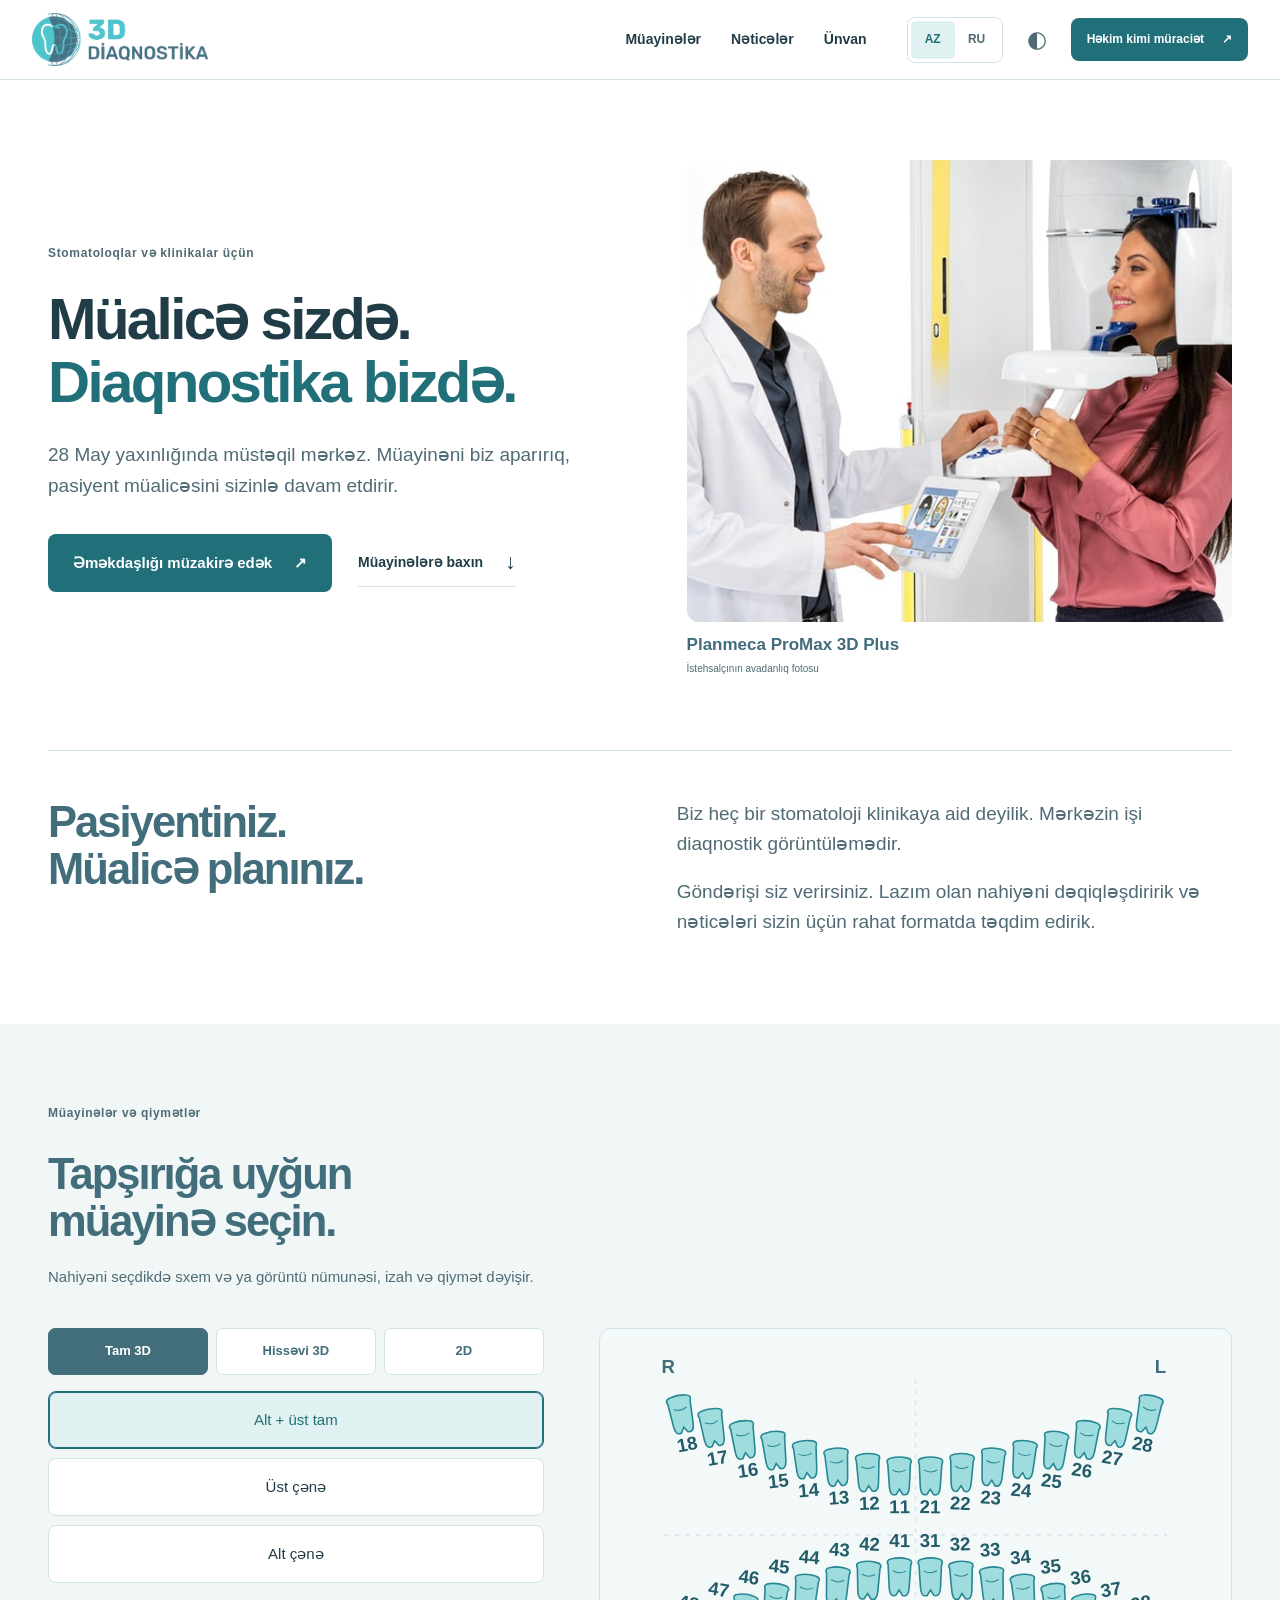
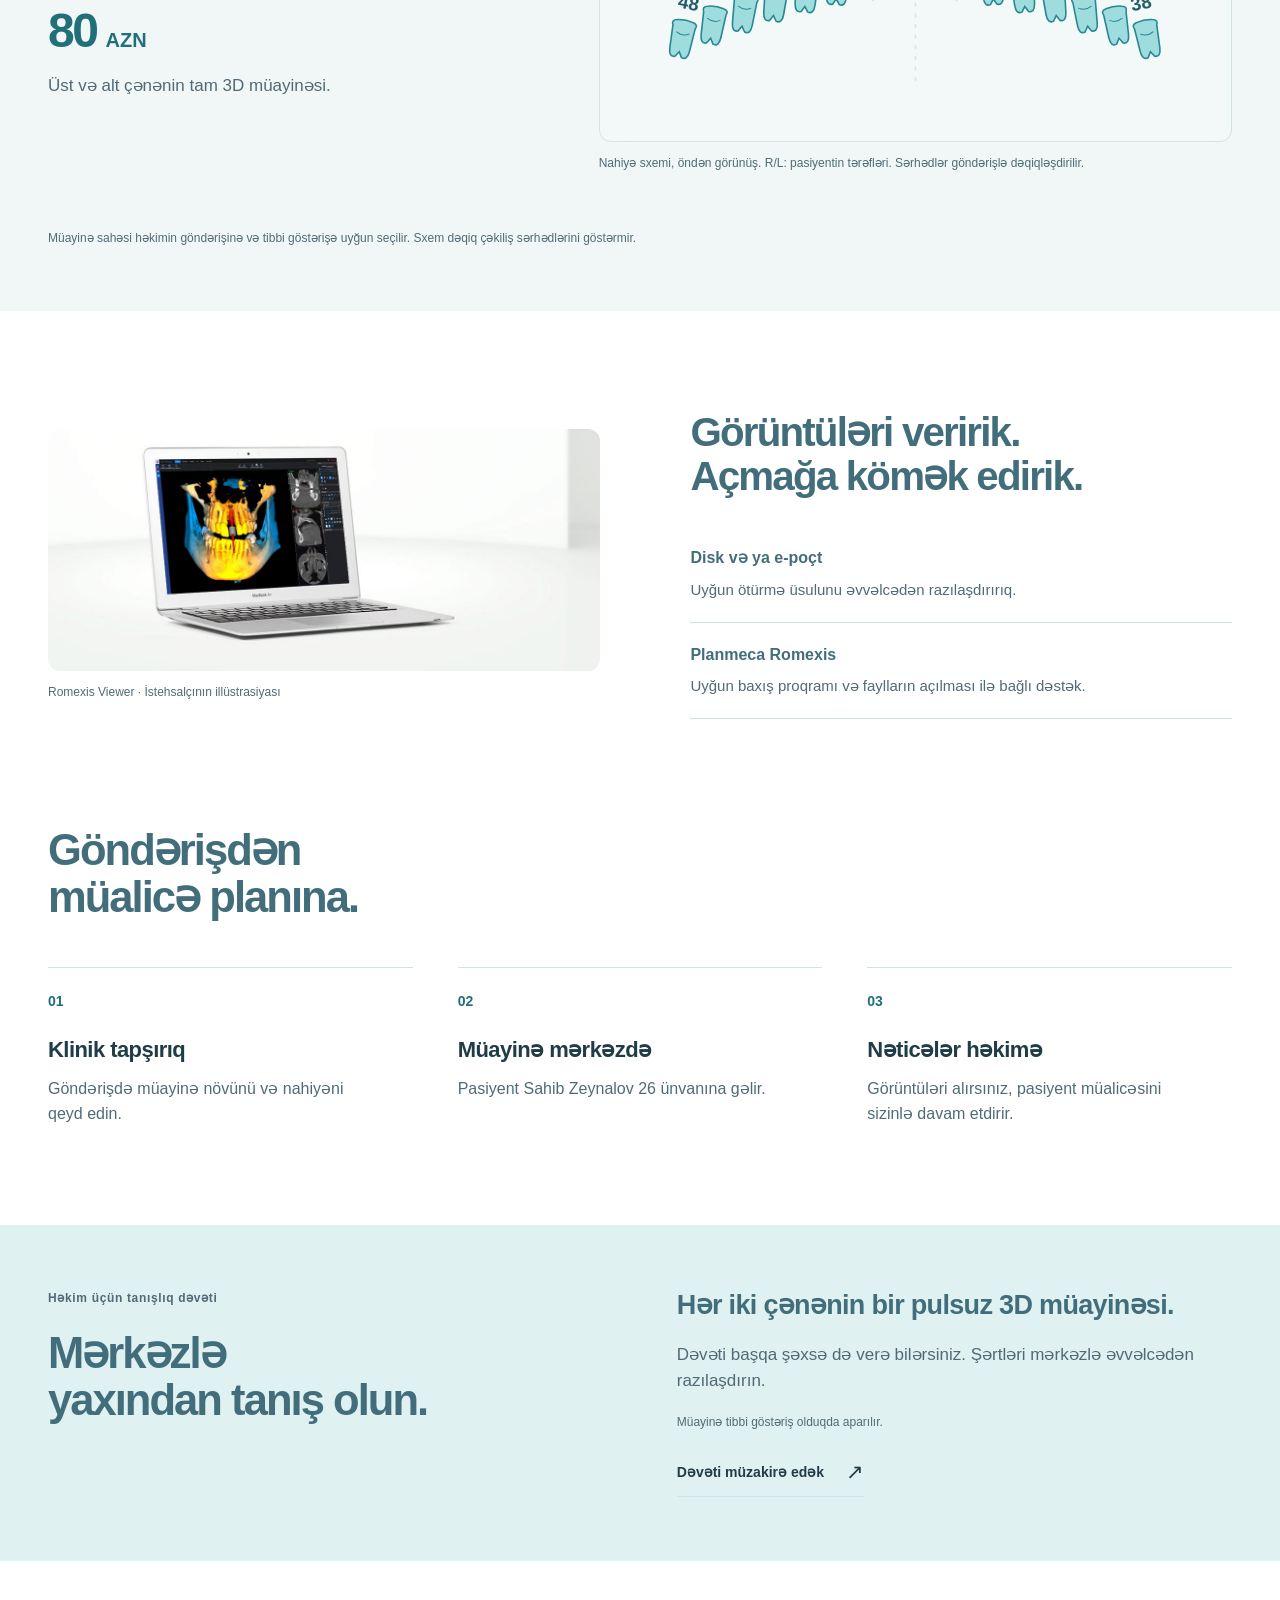
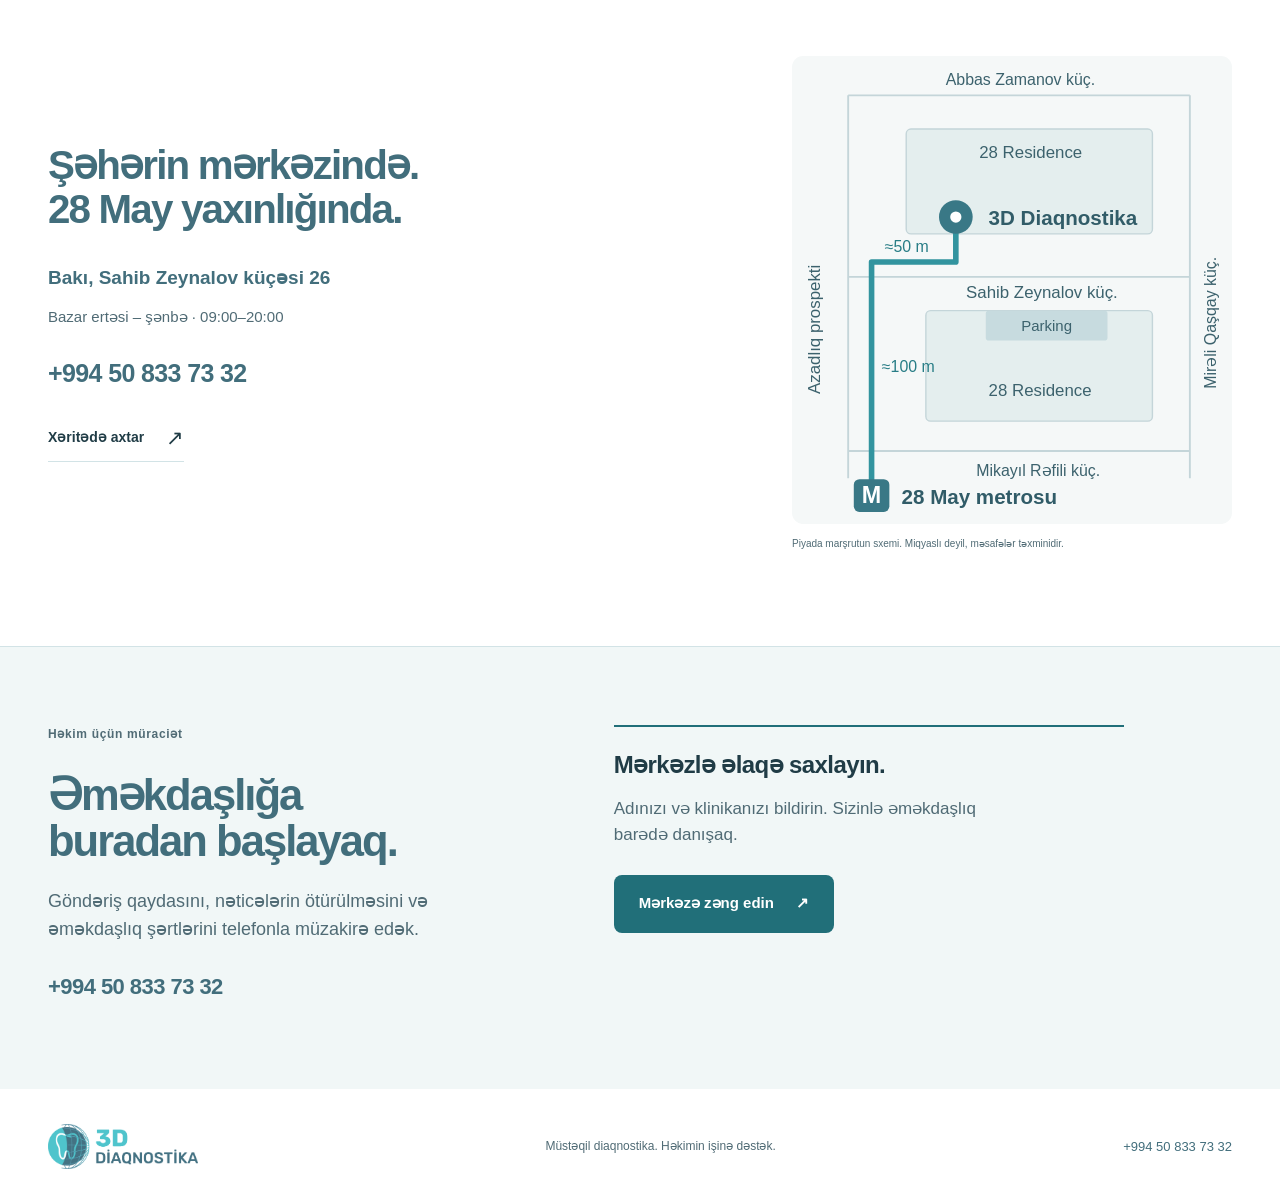
==== commit 856a53ed: "Publish landing with telephone cooperation contact [skip ci]" ====
--- a/site/index.html
+++ b/site/index.html
@@ -70,7 +70,7 @@
 <g font-family="Segoe UI,Arial,sans-serif" font-size="17" fill="#287d86"><text x="96" y="338">≈100 m</text><text x="99" y="209">≈50 m</text></g>
 <rect x="66" y="452" width="38" height="35" rx="6" fill="#397886"/><text x="85" y="478" text-anchor="middle" font-family="Segoe UI,Arial,sans-serif" font-weight="700" font-size="25" fill="white">M</text><text x="117" y="479" font-family="Segoe UI,Arial,sans-serif" font-size="22" font-weight="700" fill="#315c68">28 May metrosu</text>
 </svg><figcaption><span class="az">Piyada marşrutun sxemi. Miqyaslı deyil, məsafələr təxminidir.</span><span class="ru">Схема пешего маршрута. Не в масштабе, расстояния приблизительные.</span></figcaption></figure></section>
-    <section class="apply-section" id="apply" aria-labelledby="apply-title"><div class="section-wrap apply-grid"><div class="apply-copy"><p class="section-index"><span class="az">Həkim üçün müraciət</span><span class="ru">Заявка врача</span></p><h2 id="apply-title"><span class="az">Əməkdaşlığa<br>buradan başlayaq.</span><span class="ru">Начнём<br>сотрудничество.</span></h2><p><span class="az">Əlaqə məlumatlarınızı saxlayın. Göndəriş qaydasını, nəticələrin ötürülməsini və əməkdaşlıq şərtlərini birlikdə dəqiqləşdirək.</span><span class="ru">Оставьте контакты. Обсудим направления, передачу результатов и условия сотрудничества.</span></p><div class="form-context"><span class="az">Bu forma həkimlər və klinikalar üçündür.</span><span class="ru">Эта форма предназначена для врачей и клиник.</span></div><a class="contact-phone" href="tel:+994508337332">+994 50 833 73 32</a></div><form id="doctor-form" action="" method="post" target="submission-frame">
+    <section class="apply-section" id="apply" aria-labelledby="apply-title"><div class="section-wrap apply-grid"><div class="apply-copy"><p class="section-index"><span class="az">Həkim üçün müraciət</span><span class="ru">Заявка врача</span></p><h2 id="apply-title"><span class="az">Əməkdaşlığa<br>buradan başlayaq.</span><span class="ru">Начнём<br>сотрудничество.</span></h2><p data-application-form-copy hidden><span class="az">Əlaqə məlumatlarınızı saxlayın. Göndəriş qaydasını, nəticələrin ötürülməsini və əməkdaşlıq şərtlərini birlikdə dəqiqləşdirək.</span><span class="ru">Оставьте контакты. Обсудим направления, передачу результатов и условия сотрудничества.</span></p><p data-application-contact-copy><span class="az">Göndəriş qaydasını, nəticələrin ötürülməsini və əməkdaşlıq şərtlərini telefonla müzakirə edək.</span><span class="ru">Обсудим по телефону направления, передачу результатов и условия сотрудничества.</span></p><div class="form-context" data-application-form-copy hidden><span class="az">Bu forma həkimlər və klinikalar üçündür.</span><span class="ru">Эта форма предназначена для врачей и клиник.</span></div><a class="contact-phone" href="tel:+994508337332">+994 50 833 73 32</a></div><div id="application-contact" class="application-contact"><h3><span class="az">Mərkəzlə əlaqə saxlayın.</span><span class="ru">Свяжитесь с центром.</span></h3><p><span class="az">Adınızı və klinikanızı bildirin. Sizinlə əməkdaşlıq barədə danışaq.</span><span class="ru">Назовите своё имя и клинику. Обсудим, как начать сотрудничество.</span></p><a class="button" href="tel:+994508337332"><span class="az">Mərkəzə zəng edin</span><span class="ru">Позвонить в центр</span><span aria-hidden="true">↗</span></a></div><form id="doctor-form" hidden action="" method="post" target="submission-frame">
       <div class="form-row"><div class="field"><label for="doctor-name"><span class="az">Adınız və soyadınız</span><span class="ru">Имя и фамилия</span> <span aria-hidden="true">*</span></label><input id="doctor-name" name="doctorName" autocomplete="name" required minlength="2" maxlength="100" data-placeholder-az="Adınız, soyadınız" data-placeholder-ru="Как к вам обращаться"></div><div class="field"><label for="clinic"><span class="az">Klinika</span><span class="ru">Клиника</span> <span aria-hidden="true">*</span></label><input id="clinic" name="clinic" autocomplete="organization" required minlength="2" maxlength="120" data-placeholder-az="Klinikanın adı" data-placeholder-ru="Название клиники"></div></div>
       <div class="form-row"><div class="field"><label for="phone"><span class="az">Əlaqə nömrəsi</span><span class="ru">Телефон для связи</span> <span aria-hidden="true">*</span></label><input id="phone" name="phone" type="tel" inputmode="tel" autocomplete="tel" required minlength="7" maxlength="28" placeholder="+994 __ ___ __ __"></div><div class="field"><label for="specialty"><span class="az">İxtisas</span><span class="ru">Специализация</span></label><select id="specialty" name="specialty"><option value="" data-option-az="Seçin (istəyə bağlı)" data-option-ru="Выберите (необязательно)"></option><option value="general" data-option-az="Ümumi stomatologiya" data-option-ru="Общая стоматология"></option><option value="implantology" data-option-az="İmplantologiya / cərrahiyyə" data-option-ru="Имплантология / хирургия"></option><option value="orthodontics" data-option-az="Ortodontiya" data-option-ru="Ортодонтия"></option><option value="endodontics" data-option-az="Endodontiya" data-option-ru="Эндодонтия"></option><option value="other" data-option-az="Digər" data-option-ru="Другая"></option></select></div></div>
       <div class="field"><label for="comment"><span class="az">Şərh</span><span class="ru">Комментарий</span></label><textarea id="comment" name="comment" rows="3" maxlength="1000" data-placeholder-az="Məsələn, zəng üçün uyğun vaxt" data-placeholder-ru="Например, удобное время для звонка"></textarea></div>
--- a/site/styles.css
+++ b/site/styles.css
@@ -12,3 +12,5 @@
 @media(max-width:1180px){.header{gap:23px;padding-inline:30px}.desktop-nav{gap:20px}.header-tools{gap:6px}.header-cta{display:none}.section-wrap{width:calc(100% - 76px)}.hero{gap:32px}.hero-actions{gap:15px}.hero-actions .button{padding-inline:17px;font-size:14px}.independence-body,.invitation-grid{gap:65px}.service-explorer{gap:35px}.results{gap:55px}.apply-grid{gap:50px}.location{gap:55px}}
 @media(max-width:820px){:root{--header-height:78px}.section-wrap{width:calc(100% - 48px)}.header{padding-inline:24px;gap:14px;justify-content:space-between}.brand{width:150px}.desktop-nav{display:none}.header-tools{gap:9px}.language button{min-width:32px;min-height:34px}.theme-button{min-width:29px}.hero{padding-block:50px 52px;gap:35px;grid-template-columns:1fr}.hero-copy{max-width:650px}.hero h1{font-size:clamp(42px,7.1vw,62px);margin-top:23px}.hero-lead{font-size:18px;max-width:600px;margin-top:24px}.hero-actions{margin-top:27px;gap:22px}.hero-location{margin-top:30px}.hero-photo{aspect-ratio:1.85}.hero-figure{max-width:700px}.hero-figure figcaption{text-align:left}.image-label{bottom:16px;left:16px;padding:12px 15px;max-width:235px}.image-label strong{font-size:19px}.independence{padding-block:38px 60px}.independence-body{grid-template-columns:1fr;gap:25px}.independence-text{font-size:17px;max-width:650px}.section-index{margin-bottom:20px}.services{padding-block:55px 45px}.section-heading{display:block;margin-bottom:28px}.heading-note{max-width:510px;margin-top:24px}.service-explorer{grid-template-columns:1fr;gap:20px}.service-controls{max-width:650px;width:100%}.service-options{min-height:190px}.service-details{min-height:102px;margin-top:18px}.service-price strong{font-size:43px}.service-figure{max-width:700px}.service-stage{aspect-ratio:1.53}.service-footnote{margin-top:23px}.results{grid-template-columns:1fr;gap:38px;padding-block:60px}.results-image{order:2;max-width:650px}.result-list{margin-top:20px}.workflow{padding-block:5px 58px}.steps{gap:25px;margin-top:30px}.steps h3{font-size:19px}.steps p{font-size:14px}.invitation{padding-block:47px}.invitation-grid{grid-template-columns:1fr;gap:30px}.invitation-copy{max-width:610px}.invitation-offer{font-size:24px}.location{padding-block:62px;grid-template-columns:1fr;gap:35px}.route-map{justify-self:start;max-width:500px}.apply-section{padding-block:55px}.apply-grid{grid-template-columns:1fr;gap:35px}.apply-copy>p:not(.section-index){max-width:580px}.apply-copy .contact-phone{margin-top:20px}.form-context{max-width:none;margin-top:20px}.footer{flex-wrap:wrap;padding-block:30px;gap:20px}.footer p{max-width:280px;order:3;width:100%}}
 @media(max-width:480px){.header{padding-inline:20px}.section-wrap{width:calc(100% - 40px)}.brand{width:137px}.header-tools{gap:4px}.language button{min-height:35px;min-width:31px}.theme-button{min-height:42px;min-width:33px}.hero{padding-top:37px;gap:29px}.eyebrow{font-size:10px;letter-spacing:.035em}.hero h1{font-size:41px;line-height:1.12;letter-spacing:-.05em}.hero-lead{font-size:16px;margin-top:20px}.hero-actions{display:flex;align-items:flex-start;flex-direction:column;gap:15px}.hero-actions .button{width:100%;font-size:14px}.hero-location{margin-top:25px}.hero-photo{aspect-ratio:1.22}.hero-photo>img{object-position:58% center}.image-label{max-width:210px;bottom:13px;left:13px}.image-label strong{font-size:18px}.section-index{font-size:10px;letter-spacing:.035em}h2{font-size:33px}.independence-text{font-size:16px}.section-heading h2{font-size:32px}.heading-note{font-size:14px;margin-top:20px}.service-groups{gap:6px}.service-groups button{font-size:11.5px;padding-inline:4px;min-height:47px}.service-option{font-size:14px;min-height:60px;padding:13px 7px}.service-options{min-height:198px}.choice-detail{font-size:11px}.service-price strong{font-size:42px}#service-description{font-size:15px;min-height:45px}.service-stage{aspect-ratio:1.45}.service-figure figcaption{font-size:10px}.service-footnote{font-size:11px}.results h2,.location h2{font-size:32px}.steps{grid-template-columns:1fr;gap:25px}.steps li{display:grid;grid-template-columns:32px 1fr;column-gap:15px;padding-top:16px}.step-number{grid-row:1/3;margin-top:3px}.steps h3{margin-top:0;font-size:21px}.steps p{margin-top:9px;font-size:15px;max-width:none}.invitation-offer{font-size:23px}.invitation-copy>p+p{font-size:15px}.invitation-copy>p.fine-print{font-size:11px}.location address strong{font-size:17px}.location address>span{font-size:14px}.contact-phone{font-size:25px}.form-row{grid-template-columns:1fr;gap:0}.field{margin-bottom:19px}.field input,.field select,.field textarea{font-size:16px}.apply-copy>p:not(.section-index){font-size:16px}.consent{font-size:12px}.footer .brand{width:132px}.footer>a:last-child{font-size:12px}.footer{gap:17px}}
+
+.application-contact{border-top:2px solid var(--accent);padding-top:25px;max-width:510px}.application-contact p{color:var(--muted);margin:18px 0 26px;max-width:420px}.application-contact .button{display:inline-flex}
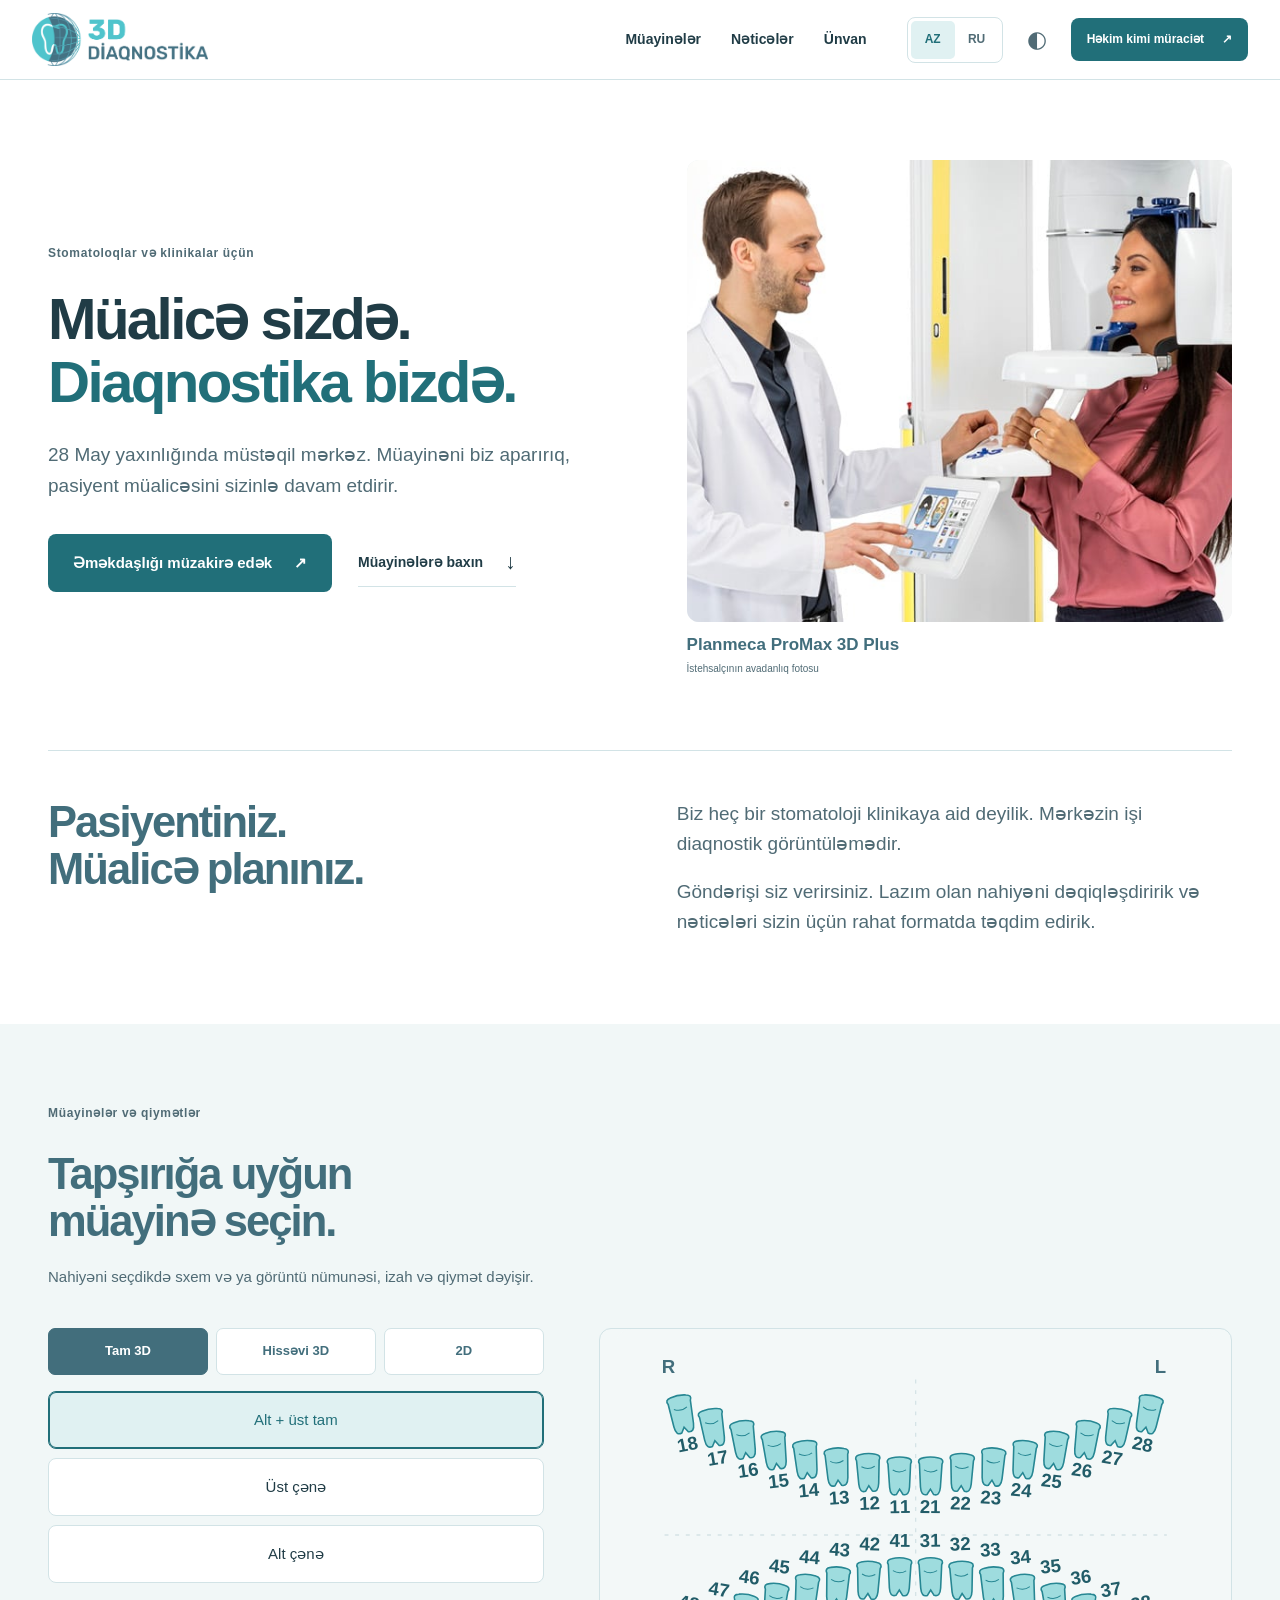
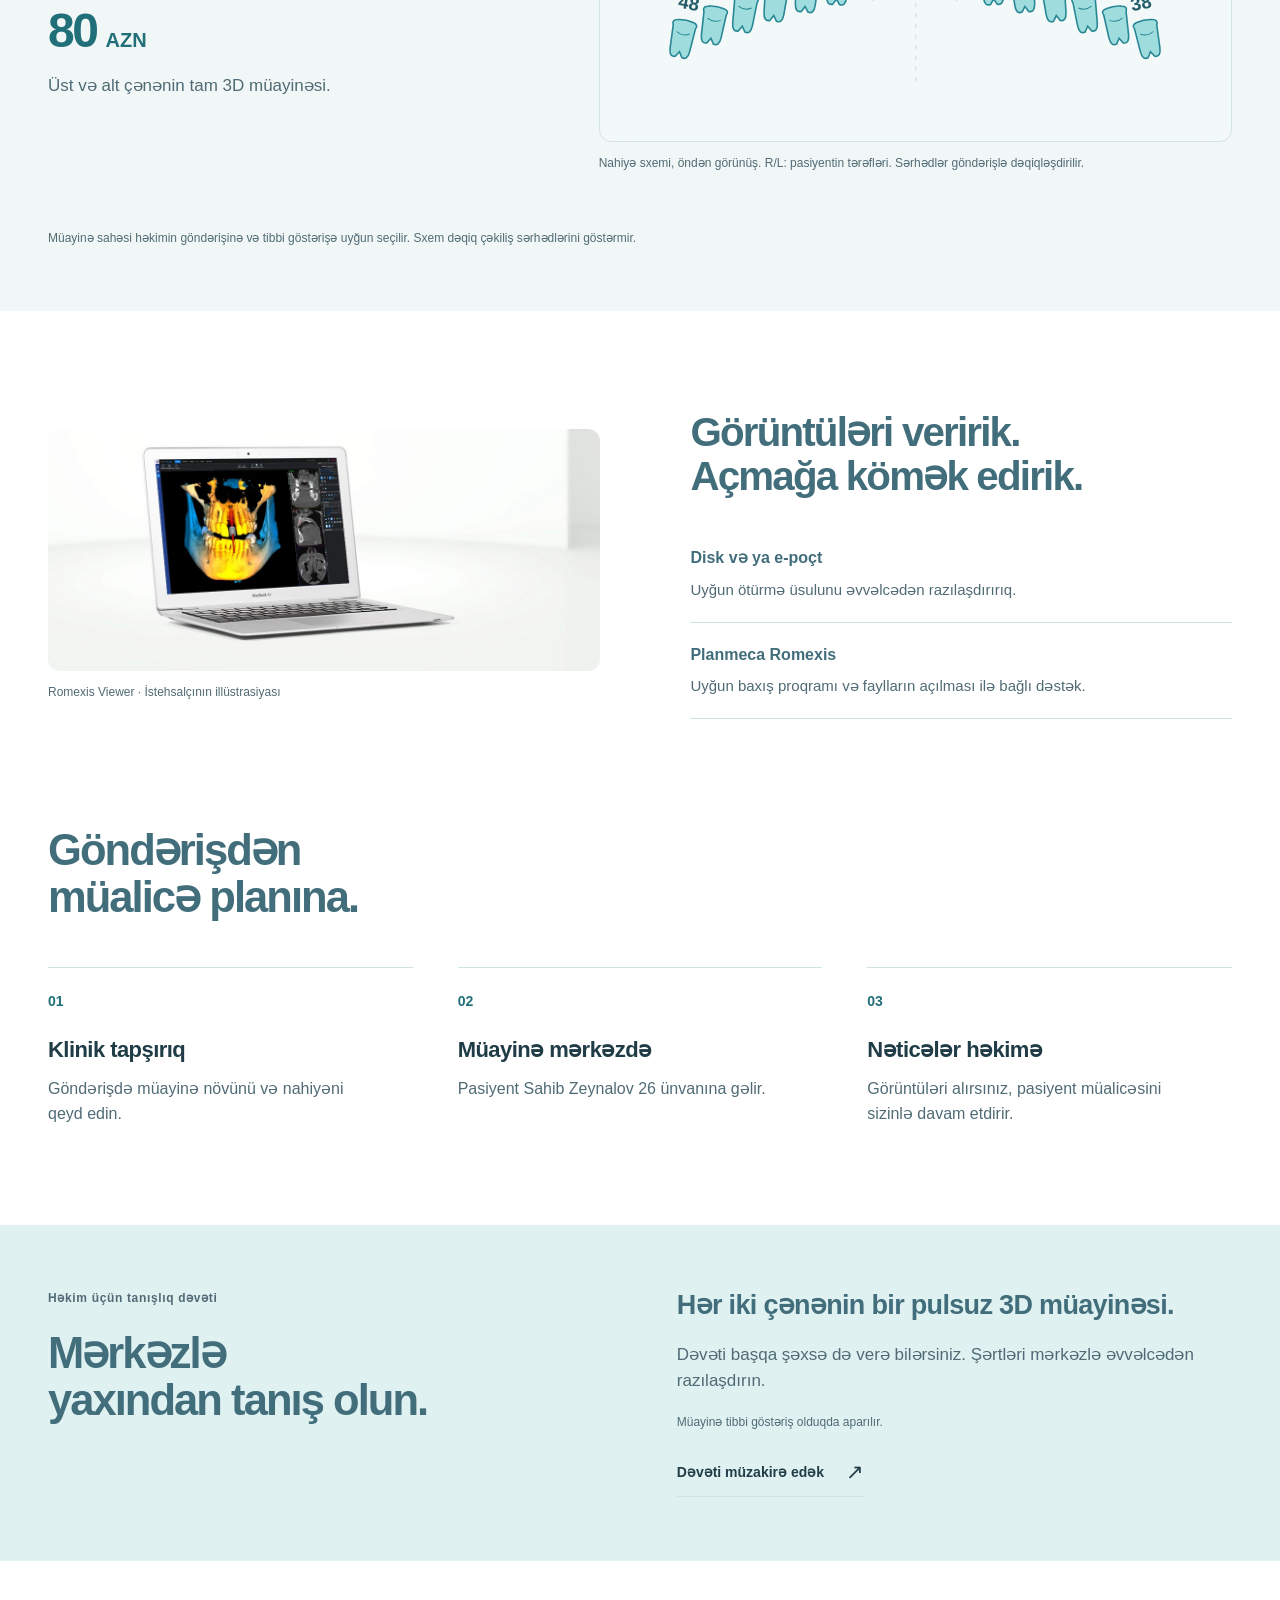
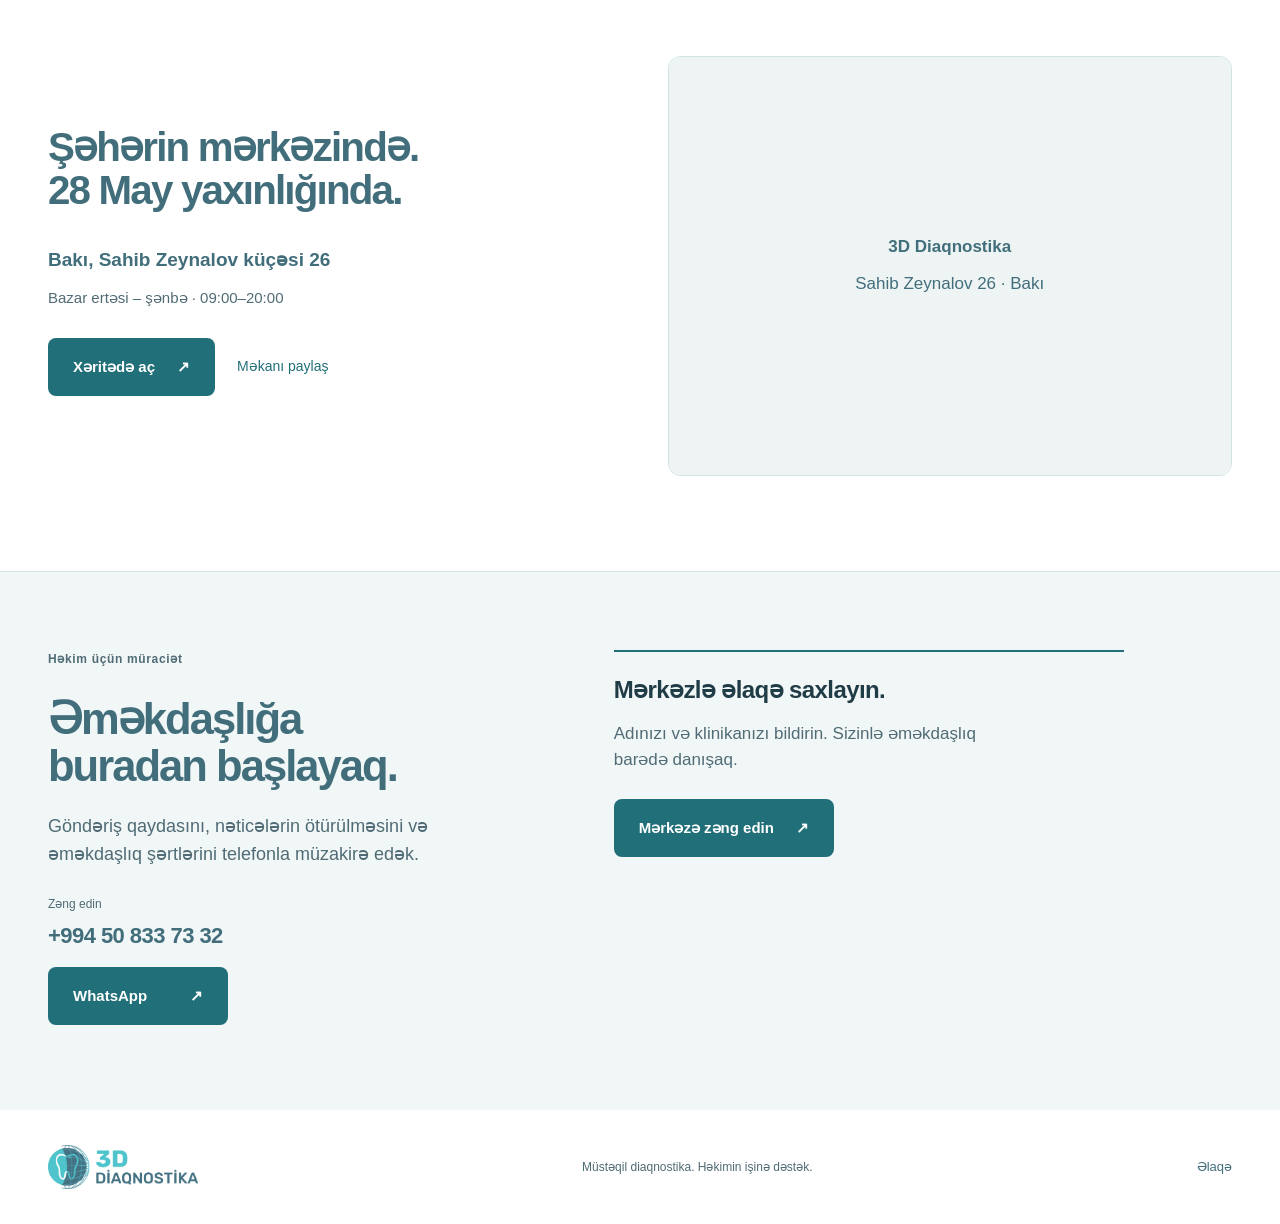
==== commit cd092a56: "Add live map, WhatsApp and inline tooth explorer; keep temporary landing noindex" ====
--- a/site/index.html
+++ b/site/index.html
@@ -3,14 +3,19 @@
 <head>
   <meta charset="utf-8">
   <meta name="viewport" content="width=device-width,initial-scale=1">
+  <meta name="robots" content="noindex">
   <meta name="color-scheme" content="light dark">
   <meta name="theme-color" content="#f7fbfb">
   <meta name="description" content="3D Diaqnostika: stomatoloqlar üçün müstəqil diaqnostika mərkəzi. Planmeca ProMax 3D Plus. Bakı, Sahib Zeynalov 26, 28 May yaxınlığında.">
   <title>3D Diaqnostika: stomatoloqlar üçün</title>
   <link rel="icon" href="assets/logo.png" type="image/png">
   <link rel="stylesheet" href="styles.css">
+  <link rel="stylesheet" href="assets/leaflet.css">
+  <script src="assets/leaflet.js" defer></script>
   <script src="config.js" defer></script>
   <script src="app.js" defer></script>
+  <script src="map.js" defer></script>
+<link rel="canonical" href="https://elman.digital/3dd/">
 </head>
 <body>
   <a class="skip-link" href="#main"><span class="az">Məzmuna keç</span><span class="ru">К содержанию</span></a>
@@ -45,7 +50,7 @@
     <section class="services" id="services" aria-labelledby="services-title">
       <div class="section-wrap">
         <div class="section-heading"><div><p class="section-index"><span class="az">Müayinələr və qiymətlər</span><span class="ru">Исследования и цены</span></p><h2 id="services-title"><span class="az">Tapşırığa uyğun<br>müayinə seçin.</span><span class="ru">Выбирайте исследование<br>под клиническую задачу.</span></h2></div><p class="heading-note"><span class="az">Nahiyəni seçdikdə sxem və ya görüntü nümunəsi, izah və qiymət dəyişir.</span><span class="ru">Нажмите на услугу, чтобы увидеть область или пример снимка, описание и цену.</span></p></div>
-        <div class="service-explorer"><div class="service-controls"><div class="service-groups" aria-label="Müayinə növü / Тип исследования"><button type="button" data-group="whole" aria-pressed="true"><span class="az">Tam 3D</span><span class="ru">Полное 3D</span></button><button type="button" data-group="partial" aria-pressed="false"><span class="az">Hissəvi 3D</span><span class="ru">Частичное 3D</span></button><button type="button" data-group="2d" aria-pressed="false"><span class="az">2D</span><span class="ru">2D</span></button></div><div id="service-options"><div class="service-options" data-options="whole"><button type="button" class="service-option" data-service="0" aria-pressed="true"><span class="az">Alt + üst tam</span><span class="ru">Обе челюсти</span></button><button type="button" class="service-option" data-service="1" aria-pressed="false"><span class="az">Üst çənə</span><span class="ru">Верхняя челюсть</span></button><button type="button" class="service-option" data-service="2" aria-pressed="false"><span class="az">Alt çənə</span><span class="ru">Нижняя челюсть</span></button></div><div class="service-options" data-options="partial" hidden><button type="button" class="service-option" data-service="3" aria-pressed="false"><span class="az">11 - 18</span><span class="ru">11 - 18</span></button><button type="button" class="service-option" data-service="4" aria-pressed="false"><span class="az">21 - 28</span><span class="ru">21 - 28</span></button><button type="button" class="service-option" data-service="5" aria-pressed="false"><span class="az">31 - 38</span><span class="ru">31 - 38</span></button><button type="button" class="service-option" data-service="6" aria-pressed="false"><span class="az">41 - 48</span><span class="ru">41 - 48</span></button><button type="button" class="service-option" data-service="7" aria-pressed="false"><span class="az">Frontal<span class="choice-detail">alt çənə</span></span><span class="ru">Фронтально<span class="choice-detail">нижняя челюсть</span></span></button><button type="button" class="service-option" data-service="8" aria-pressed="false"><span class="az">Frontal<span class="choice-detail">üst çənə</span></span><span class="ru">Фронтально<span class="choice-detail">верхняя челюсть</span></span></button></div><div class="service-options" data-options="2d" hidden><button type="button" class="service-option" data-service="9" aria-pressed="false"><span class="az">Ortopantomoqramma</span><span class="ru">Ортопантомограмма</span></button><button type="button" class="service-option" data-service="10" aria-pressed="false"><span class="az">Sefalometrik</span><span class="ru">Цефалометрия</span></button><button type="button" class="service-option" data-service="11" aria-pressed="false"><span class="az">Gicgah-çənə oynaqları / TMJ</span><span class="ru">ВНЧС / TMJ</span></button></div></div><div class="service-details" aria-live="polite"><div class="service-price"><strong id="service-price">80</strong><span>AZN</span></div><p id="service-description"></p></div></div><figure class="service-figure"><div class="service-stage"><img data-service-image="0" class="is-selected" src="assets/scope-both.svg" alt="Alt + üst tam" width="900" height="620" loading="lazy" decoding="async"><img data-service-image="1" class="" src="assets/scope-upper.svg" alt="Üst çənə" width="900" height="620" loading="lazy" decoding="async" aria-hidden="true"><img data-service-image="2" class="" src="assets/scope-lower.svg" alt="Alt çənə" width="900" height="620" loading="lazy" decoding="async" aria-hidden="true"><img data-service-image="3" class="" src="assets/scope-q11.svg" alt="11 - 18" width="900" height="620" loading="lazy" decoding="async" aria-hidden="true"><img data-service-image="4" class="" src="assets/scope-q21.svg" alt="21 - 28" width="900" height="620" loading="lazy" decoding="async" aria-hidden="true"><img data-service-image="5" class="" src="assets/scope-q31.svg" alt="31 - 38" width="900" height="620" loading="lazy" decoding="async" aria-hidden="true"><img data-service-image="6" class="" src="assets/scope-q41.svg" alt="41 - 48" width="900" height="620" loading="lazy" decoding="async" aria-hidden="true"><img data-service-image="7" class="" src="assets/scope-front-lower.svg" alt="Frontal alt" width="900" height="620" loading="lazy" decoding="async" aria-hidden="true"><img data-service-image="8" class="" src="assets/scope-front-upper.svg" alt="Frontal üst" width="900" height="620" loading="lazy" decoding="async" aria-hidden="true"><img data-service-image="9" class="" src="assets/panoramic.jpg" alt="Ortopantomoqramma" width="900" height="620" loading="lazy" decoding="async" aria-hidden="true"><img data-service-image="10" class="" src="assets/ceph.jpg" alt="Sefalometrik" width="900" height="620" loading="lazy" decoding="async" aria-hidden="true"><img data-service-image="11" class="" src="assets/tmj.jpg" alt="Gicgah-çənə oynaqları / TMJ" width="900" height="620" loading="lazy" decoding="async" aria-hidden="true"></div><figcaption id="service-caption"></figcaption></figure></div>
+        <div class="service-explorer"><div class="service-controls"><div class="service-groups" aria-label="Müayinə növü / Тип исследования"><button type="button" data-group="whole" aria-pressed="true"><span class="az">Tam 3D</span><span class="ru">Полное 3D</span></button><button type="button" data-group="partial" aria-pressed="false"><span class="az">Hissəvi 3D</span><span class="ru">Частичное 3D</span></button><button type="button" data-group="2d" aria-pressed="false"><span class="az">2D</span><span class="ru">2D</span></button></div><div id="service-options"><div class="service-options" data-options="whole"><button type="button" class="service-option" data-service="0" aria-pressed="true"><span class="az">Alt + üst tam</span><span class="ru">Обе челюсти</span></button><button type="button" class="service-option" data-service="1" aria-pressed="false"><span class="az">Üst çənə</span><span class="ru">Верхняя челюсть</span></button><button type="button" class="service-option" data-service="2" aria-pressed="false"><span class="az">Alt çənə</span><span class="ru">Нижняя челюсть</span></button></div><div class="service-options" data-options="partial" hidden><button type="button" class="service-option" data-service="3" aria-pressed="false"><span class="az">11 - 18</span><span class="ru">11 - 18</span></button><button type="button" class="service-option" data-service="4" aria-pressed="false"><span class="az">21 - 28</span><span class="ru">21 - 28</span></button><button type="button" class="service-option" data-service="5" aria-pressed="false"><span class="az">31 - 38</span><span class="ru">31 - 38</span></button><button type="button" class="service-option" data-service="6" aria-pressed="false"><span class="az">41 - 48</span><span class="ru">41 - 48</span></button><button type="button" class="service-option" data-service="7" aria-pressed="false"><span class="az">Frontal<span class="choice-detail">alt çənə</span></span><span class="ru">Фронтально<span class="choice-detail">нижняя челюсть</span></span></button><button type="button" class="service-option" data-service="8" aria-pressed="false"><span class="az">Frontal<span class="choice-detail">üst çənə</span></span><span class="ru">Фронтально<span class="choice-detail">верхняя челюсть</span></span></button></div><div class="service-options" data-options="2d" hidden><button type="button" class="service-option" data-service="9" aria-pressed="false"><span class="az">Ortopantomoqramma</span><span class="ru">Ортопантомограмма</span></button><button type="button" class="service-option" data-service="10" aria-pressed="false"><span class="az">Sefalometrik</span><span class="ru">Цефалометрия</span></button><button type="button" class="service-option" data-service="11" aria-pressed="false"><span class="az">Gicgah-çənə oynaqları / TMJ</span><span class="ru">ВНЧС / TMJ</span></button></div></div><div class="service-details" aria-live="polite"><div class="service-price"><strong id="service-price">80</strong><span>AZN</span></div><p id="service-description"></p></div></div><figure class="service-figure"><div class="service-stage"><svg id="jaw-schematic" role="img" aria-label="Çənələrin nahiyə sxemi" xmlns="http://www.w3.org/2000/svg" viewBox="0 0 900 620"><rect width="900" height="620" rx="22" fill="#f3f8f8"/><path d="M450 76V538M72 310H828" stroke="#d5e3e6" stroke-width="2" stroke-dasharray="6 10"/><g fill="#426e7c" font-family="Segoe UI,Arial,sans-serif" font-size="28" font-weight="700"><text x="68" y="66">R</text><text x="810" y="66">L</text></g><g data-tooth="18" data-selected="true" transform="translate(98.0 130.0) rotate(-11.0)"><path d="M-17-20 Q-21-27-12-29 Q0-32 12-29 Q21-27 17-20 L15 15 Q14 29 5 26 L0 18 L-5 26 Q-14 29-15 15 Z" fill="#9edcde" stroke="#278793" stroke-width="2.4"/><path d="M-10-11Q0-5 10-11" fill="none" stroke="#278793" stroke-width="1.5"/><text x="0" y="54" text-anchor="middle" font-family="Segoe UI,Arial,sans-serif" font-size="28" font-weight="700" fill="#215c68">18</text></g><g data-tooth="17" data-selected="true" transform="translate(144.8 150.3) rotate(-9.5)"><path d="M-17-20 Q-21-27-12-29 Q0-32 12-29 Q21-27 17-20 L15 15 Q14 29 5 26 L0 18 L-5 26 Q-14 29-15 15 Z" fill="#9edcde" stroke="#278793" stroke-width="2.4"/><path d="M-10-11Q0-5 10-11" fill="none" stroke="#278793" stroke-width="1.5"/><text x="0" y="54" text-anchor="middle" font-family="Segoe UI,Arial,sans-serif" font-size="28" font-weight="700" fill="#215c68">17</text></g><g data-tooth="16" data-selected="true" transform="translate(191.6 168.5) rotate(-8.1)"><path d="M-17-20 Q-21-27-12-29 Q0-32 12-29 Q21-27 17-20 L15 15 Q14 29 5 26 L0 18 L-5 26 Q-14 29-15 15 Z" fill="#9edcde" stroke="#278793" stroke-width="2.4"/><path d="M-10-11Q0-5 10-11" fill="none" stroke="#278793" stroke-width="1.5"/><text x="0" y="54" text-anchor="middle" font-family="Segoe UI,Arial,sans-serif" font-size="28" font-weight="700" fill="#215c68">16</text></g><g data-tooth="15" data-selected="true" transform="translate(238.4 184.6) rotate(-6.6)"><path d="M-17-20 Q-21-27-12-29 Q0-32 12-29 Q21-27 17-20 L15 15 Q14 29 5 26 L0 18 L-5 26 Q-14 29-15 15 Z" fill="#9edcde" stroke="#278793" stroke-width="2.4"/><path d="M-10-11Q0-5 10-11" fill="none" stroke="#278793" stroke-width="1.5"/><text x="0" y="54" text-anchor="middle" font-family="Segoe UI,Arial,sans-serif" font-size="28" font-weight="700" fill="#215c68">15</text></g><g data-tooth="14" data-selected="true" transform="translate(285.2 198.3) rotate(-5.1)"><path d="M-17-20 Q-21-27-12-29 Q0-32 12-29 Q21-27 17-20 L15 15 Q14 29 5 26 L0 18 L-5 26 Q-14 29-15 15 Z" fill="#9edcde" stroke="#278793" stroke-width="2.4"/><path d="M-10-11Q0-5 10-11" fill="none" stroke="#278793" stroke-width="1.5"/><text x="0" y="54" text-anchor="middle" font-family="Segoe UI,Arial,sans-serif" font-size="28" font-weight="700" fill="#215c68">14</text></g><g data-tooth="13" data-selected="true" transform="translate(332.0 209.5) rotate(-3.7)"><path d="M-17-20 Q-21-27-12-29 Q0-32 12-29 Q21-27 17-20 L15 15 Q14 29 5 26 L0 18 L-5 26 Q-14 29-15 15 Z" fill="#9edcde" stroke="#278793" stroke-width="2.4"/><path d="M-10-11Q0-5 10-11" fill="none" stroke="#278793" stroke-width="1.5"/><text x="0" y="54" text-anchor="middle" font-family="Segoe UI,Arial,sans-serif" font-size="28" font-weight="700" fill="#215c68">13</text></g><g data-tooth="12" data-selected="true" transform="translate(378.8 217.9) rotate(-2.2)"><path d="M-17-20 Q-21-27-12-29 Q0-32 12-29 Q21-27 17-20 L15 15 Q14 29 5 26 L0 18 L-5 26 Q-14 29-15 15 Z" fill="#9edcde" stroke="#278793" stroke-width="2.4"/><path d="M-10-11Q0-5 10-11" fill="none" stroke="#278793" stroke-width="1.5"/><text x="0" y="54" text-anchor="middle" font-family="Segoe UI,Arial,sans-serif" font-size="28" font-weight="700" fill="#215c68">12</text></g><g data-tooth="11" data-selected="true" transform="translate(425.6 223.1) rotate(-0.7)"><path d="M-17-20 Q-21-27-12-29 Q0-32 12-29 Q21-27 17-20 L15 15 Q14 29 5 26 L0 18 L-5 26 Q-14 29-15 15 Z" fill="#9edcde" stroke="#278793" stroke-width="2.4"/><path d="M-10-11Q0-5 10-11" fill="none" stroke="#278793" stroke-width="1.5"/><text x="0" y="54" text-anchor="middle" font-family="Segoe UI,Arial,sans-serif" font-size="28" font-weight="700" fill="#215c68">11</text></g><g data-tooth="21" data-selected="true" transform="translate(472.4 223.1) rotate(0.7)"><path d="M-17-20 Q-21-27-12-29 Q0-32 12-29 Q21-27 17-20 L15 15 Q14 29 5 26 L0 18 L-5 26 Q-14 29-15 15 Z" fill="#9edcde" stroke="#278793" stroke-width="2.4"/><path d="M-10-11Q0-5 10-11" fill="none" stroke="#278793" stroke-width="1.5"/><text x="0" y="54" text-anchor="middle" font-family="Segoe UI,Arial,sans-serif" font-size="28" font-weight="700" fill="#215c68">21</text></g><g data-tooth="22" data-selected="true" transform="translate(519.2 217.9) rotate(2.2)"><path d="M-17-20 Q-21-27-12-29 Q0-32 12-29 Q21-27 17-20 L15 15 Q14 29 5 26 L0 18 L-5 26 Q-14 29-15 15 Z" fill="#9edcde" stroke="#278793" stroke-width="2.4"/><path d="M-10-11Q0-5 10-11" fill="none" stroke="#278793" stroke-width="1.5"/><text x="0" y="54" text-anchor="middle" font-family="Segoe UI,Arial,sans-serif" font-size="28" font-weight="700" fill="#215c68">22</text></g><g data-tooth="23" data-selected="true" transform="translate(566.0 209.5) rotate(3.7)"><path d="M-17-20 Q-21-27-12-29 Q0-32 12-29 Q21-27 17-20 L15 15 Q14 29 5 26 L0 18 L-5 26 Q-14 29-15 15 Z" fill="#9edcde" stroke="#278793" stroke-width="2.4"/><path d="M-10-11Q0-5 10-11" fill="none" stroke="#278793" stroke-width="1.5"/><text x="0" y="54" text-anchor="middle" font-family="Segoe UI,Arial,sans-serif" font-size="28" font-weight="700" fill="#215c68">23</text></g><g data-tooth="24" data-selected="true" transform="translate(612.8 198.3) rotate(5.1)"><path d="M-17-20 Q-21-27-12-29 Q0-32 12-29 Q21-27 17-20 L15 15 Q14 29 5 26 L0 18 L-5 26 Q-14 29-15 15 Z" fill="#9edcde" stroke="#278793" stroke-width="2.4"/><path d="M-10-11Q0-5 10-11" fill="none" stroke="#278793" stroke-width="1.5"/><text x="0" y="54" text-anchor="middle" font-family="Segoe UI,Arial,sans-serif" font-size="28" font-weight="700" fill="#215c68">24</text></g><g data-tooth="25" data-selected="true" transform="translate(659.6 184.6) rotate(6.6)"><path d="M-17-20 Q-21-27-12-29 Q0-32 12-29 Q21-27 17-20 L15 15 Q14 29 5 26 L0 18 L-5 26 Q-14 29-15 15 Z" fill="#9edcde" stroke="#278793" stroke-width="2.4"/><path d="M-10-11Q0-5 10-11" fill="none" stroke="#278793" stroke-width="1.5"/><text x="0" y="54" text-anchor="middle" font-family="Segoe UI,Arial,sans-serif" font-size="28" font-weight="700" fill="#215c68">25</text></g><g data-tooth="26" data-selected="true" transform="translate(706.4 168.5) rotate(8.1)"><path d="M-17-20 Q-21-27-12-29 Q0-32 12-29 Q21-27 17-20 L15 15 Q14 29 5 26 L0 18 L-5 26 Q-14 29-15 15 Z" fill="#9edcde" stroke="#278793" stroke-width="2.4"/><path d="M-10-11Q0-5 10-11" fill="none" stroke="#278793" stroke-width="1.5"/><text x="0" y="54" text-anchor="middle" font-family="Segoe UI,Arial,sans-serif" font-size="28" font-weight="700" fill="#215c68">26</text></g><g data-tooth="27" data-selected="true" transform="translate(753.2 150.3) rotate(9.5)"><path d="M-17-20 Q-21-27-12-29 Q0-32 12-29 Q21-27 17-20 L15 15 Q14 29 5 26 L0 18 L-5 26 Q-14 29-15 15 Z" fill="#9edcde" stroke="#278793" stroke-width="2.4"/><path d="M-10-11Q0-5 10-11" fill="none" stroke="#278793" stroke-width="1.5"/><text x="0" y="54" text-anchor="middle" font-family="Segoe UI,Arial,sans-serif" font-size="28" font-weight="700" fill="#215c68">27</text></g><g data-tooth="28" data-selected="true" transform="translate(800.0 130.0) rotate(11.0)"><path d="M-17-20 Q-21-27-12-29 Q0-32 12-29 Q21-27 17-20 L15 15 Q14 29 5 26 L0 18 L-5 26 Q-14 29-15 15 Z" fill="#9edcde" stroke="#278793" stroke-width="2.4"/><path d="M-10-11Q0-5 10-11" fill="none" stroke="#278793" stroke-width="1.5"/><text x="0" y="54" text-anchor="middle" font-family="Segoe UI,Arial,sans-serif" font-size="28" font-weight="700" fill="#215c68">28</text></g><g data-tooth="48" data-selected="true" transform="translate(98.0 468.0) rotate(11.0)"><path d="M-17-20 Q-21-27-12-29 Q0-32 12-29 Q21-27 17-20 L15 15 Q14 29 5 26 L0 18 L-5 26 Q-14 29-15 15 Z" fill="#9edcde" stroke="#278793" stroke-width="2.4"/><path d="M-10-11Q0-5 10-11" fill="none" stroke="#278793" stroke-width="1.5"/><text x="0" y="-47" text-anchor="middle" font-family="Segoe UI,Arial,sans-serif" font-size="28" font-weight="700" fill="#215c68">48</text></g><g data-tooth="47" data-selected="true" transform="translate(144.8 447.7) rotate(9.5)"><path d="M-17-20 Q-21-27-12-29 Q0-32 12-29 Q21-27 17-20 L15 15 Q14 29 5 26 L0 18 L-5 26 Q-14 29-15 15 Z" fill="#9edcde" stroke="#278793" stroke-width="2.4"/><path d="M-10-11Q0-5 10-11" fill="none" stroke="#278793" stroke-width="1.5"/><text x="0" y="-47" text-anchor="middle" font-family="Segoe UI,Arial,sans-serif" font-size="28" font-weight="700" fill="#215c68">47</text></g><g data-tooth="46" data-selected="true" transform="translate(191.6 429.5) rotate(8.1)"><path d="M-17-20 Q-21-27-12-29 Q0-32 12-29 Q21-27 17-20 L15 15 Q14 29 5 26 L0 18 L-5 26 Q-14 29-15 15 Z" fill="#9edcde" stroke="#278793" stroke-width="2.4"/><path d="M-10-11Q0-5 10-11" fill="none" stroke="#278793" stroke-width="1.5"/><text x="0" y="-47" text-anchor="middle" font-family="Segoe UI,Arial,sans-serif" font-size="28" font-weight="700" fill="#215c68">46</text></g><g data-tooth="45" data-selected="true" transform="translate(238.4 413.4) rotate(6.6)"><path d="M-17-20 Q-21-27-12-29 Q0-32 12-29 Q21-27 17-20 L15 15 Q14 29 5 26 L0 18 L-5 26 Q-14 29-15 15 Z" fill="#9edcde" stroke="#278793" stroke-width="2.4"/><path d="M-10-11Q0-5 10-11" fill="none" stroke="#278793" stroke-width="1.5"/><text x="0" y="-47" text-anchor="middle" font-family="Segoe UI,Arial,sans-serif" font-size="28" font-weight="700" fill="#215c68">45</text></g><g data-tooth="44" data-selected="true" transform="translate(285.2 399.7) rotate(5.1)"><path d="M-17-20 Q-21-27-12-29 Q0-32 12-29 Q21-27 17-20 L15 15 Q14 29 5 26 L0 18 L-5 26 Q-14 29-15 15 Z" fill="#9edcde" stroke="#278793" stroke-width="2.4"/><path d="M-10-11Q0-5 10-11" fill="none" stroke="#278793" stroke-width="1.5"/><text x="0" y="-47" text-anchor="middle" font-family="Segoe UI,Arial,sans-serif" font-size="28" font-weight="700" fill="#215c68">44</text></g><g data-tooth="43" data-selected="true" transform="translate(332.0 388.5) rotate(3.7)"><path d="M-17-20 Q-21-27-12-29 Q0-32 12-29 Q21-27 17-20 L15 15 Q14 29 5 26 L0 18 L-5 26 Q-14 29-15 15 Z" fill="#9edcde" stroke="#278793" stroke-width="2.4"/><path d="M-10-11Q0-5 10-11" fill="none" stroke="#278793" stroke-width="1.5"/><text x="0" y="-47" text-anchor="middle" font-family="Segoe UI,Arial,sans-serif" font-size="28" font-weight="700" fill="#215c68">43</text></g><g data-tooth="42" data-selected="true" transform="translate(378.8 380.1) rotate(2.2)"><path d="M-17-20 Q-21-27-12-29 Q0-32 12-29 Q21-27 17-20 L15 15 Q14 29 5 26 L0 18 L-5 26 Q-14 29-15 15 Z" fill="#9edcde" stroke="#278793" stroke-width="2.4"/><path d="M-10-11Q0-5 10-11" fill="none" stroke="#278793" stroke-width="1.5"/><text x="0" y="-47" text-anchor="middle" font-family="Segoe UI,Arial,sans-serif" font-size="28" font-weight="700" fill="#215c68">42</text></g><g data-tooth="41" data-selected="true" transform="translate(425.6 374.9) rotate(0.7)"><path d="M-17-20 Q-21-27-12-29 Q0-32 12-29 Q21-27 17-20 L15 15 Q14 29 5 26 L0 18 L-5 26 Q-14 29-15 15 Z" fill="#9edcde" stroke="#278793" stroke-width="2.4"/><path d="M-10-11Q0-5 10-11" fill="none" stroke="#278793" stroke-width="1.5"/><text x="0" y="-47" text-anchor="middle" font-family="Segoe UI,Arial,sans-serif" font-size="28" font-weight="700" fill="#215c68">41</text></g><g data-tooth="31" data-selected="true" transform="translate(472.4 374.9) rotate(-0.7)"><path d="M-17-20 Q-21-27-12-29 Q0-32 12-29 Q21-27 17-20 L15 15 Q14 29 5 26 L0 18 L-5 26 Q-14 29-15 15 Z" fill="#9edcde" stroke="#278793" stroke-width="2.4"/><path d="M-10-11Q0-5 10-11" fill="none" stroke="#278793" stroke-width="1.5"/><text x="0" y="-47" text-anchor="middle" font-family="Segoe UI,Arial,sans-serif" font-size="28" font-weight="700" fill="#215c68">31</text></g><g data-tooth="32" data-selected="true" transform="translate(519.2 380.1) rotate(-2.2)"><path d="M-17-20 Q-21-27-12-29 Q0-32 12-29 Q21-27 17-20 L15 15 Q14 29 5 26 L0 18 L-5 26 Q-14 29-15 15 Z" fill="#9edcde" stroke="#278793" stroke-width="2.4"/><path d="M-10-11Q0-5 10-11" fill="none" stroke="#278793" stroke-width="1.5"/><text x="0" y="-47" text-anchor="middle" font-family="Segoe UI,Arial,sans-serif" font-size="28" font-weight="700" fill="#215c68">32</text></g><g data-tooth="33" data-selected="true" transform="translate(566.0 388.5) rotate(-3.7)"><path d="M-17-20 Q-21-27-12-29 Q0-32 12-29 Q21-27 17-20 L15 15 Q14 29 5 26 L0 18 L-5 26 Q-14 29-15 15 Z" fill="#9edcde" stroke="#278793" stroke-width="2.4"/><path d="M-10-11Q0-5 10-11" fill="none" stroke="#278793" stroke-width="1.5"/><text x="0" y="-47" text-anchor="middle" font-family="Segoe UI,Arial,sans-serif" font-size="28" font-weight="700" fill="#215c68">33</text></g><g data-tooth="34" data-selected="true" transform="translate(612.8 399.7) rotate(-5.1)"><path d="M-17-20 Q-21-27-12-29 Q0-32 12-29 Q21-27 17-20 L15 15 Q14 29 5 26 L0 18 L-5 26 Q-14 29-15 15 Z" fill="#9edcde" stroke="#278793" stroke-width="2.4"/><path d="M-10-11Q0-5 10-11" fill="none" stroke="#278793" stroke-width="1.5"/><text x="0" y="-47" text-anchor="middle" font-family="Segoe UI,Arial,sans-serif" font-size="28" font-weight="700" fill="#215c68">34</text></g><g data-tooth="35" data-selected="true" transform="translate(659.6 413.4) rotate(-6.6)"><path d="M-17-20 Q-21-27-12-29 Q0-32 12-29 Q21-27 17-20 L15 15 Q14 29 5 26 L0 18 L-5 26 Q-14 29-15 15 Z" fill="#9edcde" stroke="#278793" stroke-width="2.4"/><path d="M-10-11Q0-5 10-11" fill="none" stroke="#278793" stroke-width="1.5"/><text x="0" y="-47" text-anchor="middle" font-family="Segoe UI,Arial,sans-serif" font-size="28" font-weight="700" fill="#215c68">35</text></g><g data-tooth="36" data-selected="true" transform="translate(706.4 429.5) rotate(-8.1)"><path d="M-17-20 Q-21-27-12-29 Q0-32 12-29 Q21-27 17-20 L15 15 Q14 29 5 26 L0 18 L-5 26 Q-14 29-15 15 Z" fill="#9edcde" stroke="#278793" stroke-width="2.4"/><path d="M-10-11Q0-5 10-11" fill="none" stroke="#278793" stroke-width="1.5"/><text x="0" y="-47" text-anchor="middle" font-family="Segoe UI,Arial,sans-serif" font-size="28" font-weight="700" fill="#215c68">36</text></g><g data-tooth="37" data-selected="true" transform="translate(753.2 447.7) rotate(-9.5)"><path d="M-17-20 Q-21-27-12-29 Q0-32 12-29 Q21-27 17-20 L15 15 Q14 29 5 26 L0 18 L-5 26 Q-14 29-15 15 Z" fill="#9edcde" stroke="#278793" stroke-width="2.4"/><path d="M-10-11Q0-5 10-11" fill="none" stroke="#278793" stroke-width="1.5"/><text x="0" y="-47" text-anchor="middle" font-family="Segoe UI,Arial,sans-serif" font-size="28" font-weight="700" fill="#215c68">37</text></g><g data-tooth="38" data-selected="true" transform="translate(800.0 468.0) rotate(-11.0)"><path d="M-17-20 Q-21-27-12-29 Q0-32 12-29 Q21-27 17-20 L15 15 Q14 29 5 26 L0 18 L-5 26 Q-14 29-15 15 Z" fill="#9edcde" stroke="#278793" stroke-width="2.4"/><path d="M-10-11Q0-5 10-11" fill="none" stroke="#278793" stroke-width="1.5"/><text x="0" y="-47" text-anchor="middle" font-family="Segoe UI,Arial,sans-serif" font-size="28" font-weight="700" fill="#215c68">38</text></g></svg><img data-service-image="9" src="assets/panoramic.jpg" alt="Ortopantomoqramma" width="900" height="620" loading="lazy" decoding="async" aria-hidden="true"><img data-service-image="10" src="assets/ceph.jpg" alt="Sefalometrik" width="900" height="620" loading="lazy" decoding="async" aria-hidden="true"><img data-service-image="11" src="assets/tmj.jpg" alt="Gicgah-çənə oynaqları / TMJ" width="900" height="620" loading="lazy" decoding="async" aria-hidden="true"></div><figcaption id="service-caption"></figcaption></figure></div>
         <p class="service-footnote"><span class="az">Müayinə sahəsi həkimin göndərişinə və tibbi göstərişə uyğun seçilir. Sxem dəqiq çəkiliş sərhədlərini göstərmir.</span><span class="ru">Область исследования выбирается по направлению врача и медицинским показаниям. Схема не задаёт точные границы съёмки.</span></p>
       </div>
     </section>
@@ -55,22 +60,8 @@
     </section>
     <section class="workflow section-wrap" aria-labelledby="workflow-title"><h2 id="workflow-title"><span class="az">Göndərişdən<br>müalicə planına.</span><span class="ru">От направления<br>к вашему плану лечения.</span></h2><ol class="steps"><li><span class="step-number">01</span><h3><span class="az">Klinik tapşırıq</span><span class="ru">Клиническая задача</span></h3><p><span class="az">Göndərişdə müayinə növünü və nahiyəni qeyd edin.</span><span class="ru">Укажите в направлении вид исследования и нужную область.</span></p></li><li><span class="step-number">02</span><h3><span class="az">Müayinə mərkəzdə</span><span class="ru">Исследование в центре</span></h3><p><span class="az">Pasiyent Sahib Zeynalov 26 ünvanına gəlir.</span><span class="ru">Пациент приходит в центр на Sahib Zeynalov, 26.</span></p></li><li><span class="step-number">03</span><h3><span class="az">Nəticələr həkimə</span><span class="ru">Результаты врачу</span></h3><p><span class="az">Görüntüləri alırsınız, pasiyent müalicəsini sizinlə davam etdirir.</span><span class="ru">Вы получаете снимки, пациент продолжает лечение у вас.</span></p></li></ol></section>
     <section class="invitation"><div class="section-wrap invitation-grid"><div><p class="eyebrow"><span class="az">Həkim üçün tanışlıq dəvəti</span><span class="ru">Приглашение для врача</span></p><h2><span class="az">Mərkəzlə<br>yaxından tanış olun.</span><span class="ru">Познакомьтесь<br>с работой центра.</span></h2></div><div class="invitation-copy"><p class="invitation-offer"><span class="az">Hər iki çənənin bir pulsuz 3D müayinəsi.</span><span class="ru">Одно бесплатное 3D-исследование обеих челюстей.</span></p><p><span class="az">Dəvəti başqa şəxsə də verə bilərsiniz. Şərtləri mərkəzlə əvvəlcədən razılaşdırın.</span><span class="ru">Приглашение можно передать другому человеку. Условия согласуйте с центром заранее.</span></p><p class="fine-print"><span class="az">Müayinə tibbi göstəriş olduqda aparılır.</span><span class="ru">Исследование проводится по медицинским показаниям.</span></p><a class="text-link" href="#apply"><span class="az">Dəvəti müzakirə edək</span><span class="ru">Обсудить приглашение</span><span aria-hidden="true">↗</span></a></div></div></section>
-    <section class="location section-wrap" id="location" aria-labelledby="location-title"><div class="location-copy"><h2 id="location-title"><span class="az">Şəhərin mərkəzində.<br>28 May yaxınlığında.</span><span class="ru">В центре города.<br>Рядом с «28 May».</span></h2><address><strong><span class="az">Bakı, Sahib Zeynalov küçəsi 26</span><span class="ru">Баку, ул. Sahib Zeynalov, 26</span></strong><span><span class="az">Bazar ertəsi – şənbə · 09:00–20:00</span><span class="ru">Понедельник – суббота · 09:00–20:00</span></span><a class="contact-phone" href="tel:+994508337332">+994 50 833 73 32</a></address><a class="text-link" href="https://www.google.com/maps/search/?api=1&amp;query=Sahib+Zeynalov+26+Baku" target="_blank" rel="noopener"><span class="az">Xəritədə axtar</span><span class="ru">Найти на карте</span><span aria-hidden="true">↗</span></a></div><figure class="route-map"><svg xmlns="http://www.w3.org/2000/svg" viewBox="0 0 470 500" role="img" aria-label="28 May metrosundan Sahib Zeynalov 26 ünvanına piyada marşrutun sxemi">
-<rect width="470" height="500" rx="12" fill="#f5f8f8"/>
-<g fill="#e4eeee" stroke="#c4d5d9" stroke-width="1.5"><rect x="122" y="78" width="263" height="112" rx="5"/><rect x="143" y="272" width="242" height="118" rx="5"/></g>
-<g stroke="#c4d5d9" stroke-width="2" fill="none"><path d="M60 42H425M60 236H425M60 422H425M60 42V451M425 42V451"/></g>
-<g fill="#3c626d" font-family="Segoe UI,Arial,sans-serif" text-anchor="middle">
-<text x="244" y="31" font-size="17">Abbas Zamanov küç.</text><text x="267" y="259" font-size="18">Sahib Zeynalov küç.</text><text x="263" y="449" font-size="17">Mikayıl Rəfili küç.</text>
-<text transform="translate(30 292) rotate(-90)" font-size="18">Azadlıq prospekti</text><text transform="translate(453 285) rotate(-90)" font-size="17">Mirəli Qaşqay küç.</text>
-<text x="255" y="109" font-size="18">28 Residence</text><text x="265" y="363" font-size="18">28 Residence</text></g>
-<rect x="207" y="272" width="130" height="32" rx="3" fill="#c7dbdf"/><text x="272" y="294" text-anchor="middle" font-family="Segoe UI,Arial,sans-serif" font-size="16" fill="#3c626d">Parking</text>
-<path d="M85 454V220H175V188" fill="none" stroke="#32949f" stroke-width="6" stroke-linejoin="round" stroke-linecap="round"/>
-<circle cx="175" cy="172" r="18" fill="#397886"/><circle cx="175" cy="172" r="6" fill="white"/>
-<text x="210" y="180" font-family="Segoe UI,Arial,sans-serif" font-weight="700" font-size="22" fill="#315c68">3D Diaqnostika</text>
-<g font-family="Segoe UI,Arial,sans-serif" font-size="17" fill="#287d86"><text x="96" y="338">≈100 m</text><text x="99" y="209">≈50 m</text></g>
-<rect x="66" y="452" width="38" height="35" rx="6" fill="#397886"/><text x="85" y="478" text-anchor="middle" font-family="Segoe UI,Arial,sans-serif" font-weight="700" font-size="25" fill="white">M</text><text x="117" y="479" font-family="Segoe UI,Arial,sans-serif" font-size="22" font-weight="700" fill="#315c68">28 May metrosu</text>
-</svg><figcaption><span class="az">Piyada marşrutun sxemi. Miqyaslı deyil, məsafələr təxminidir.</span><span class="ru">Схема пешего маршрута. Не в масштабе, расстояния приблизительные.</span></figcaption></figure></section>
-    <section class="apply-section" id="apply" aria-labelledby="apply-title"><div class="section-wrap apply-grid"><div class="apply-copy"><p class="section-index"><span class="az">Həkim üçün müraciət</span><span class="ru">Заявка врача</span></p><h2 id="apply-title"><span class="az">Əməkdaşlığa<br>buradan başlayaq.</span><span class="ru">Начнём<br>сотрудничество.</span></h2><p data-application-form-copy hidden><span class="az">Əlaqə məlumatlarınızı saxlayın. Göndəriş qaydasını, nəticələrin ötürülməsini və əməkdaşlıq şərtlərini birlikdə dəqiqləşdirək.</span><span class="ru">Оставьте контакты. Обсудим направления, передачу результатов и условия сотрудничества.</span></p><p data-application-contact-copy><span class="az">Göndəriş qaydasını, nəticələrin ötürülməsini və əməkdaşlıq şərtlərini telefonla müzakirə edək.</span><span class="ru">Обсудим по телефону направления, передачу результатов и условия сотрудничества.</span></p><div class="form-context" data-application-form-copy hidden><span class="az">Bu forma həkimlər və klinikalar üçündür.</span><span class="ru">Эта форма предназначена для врачей и клиник.</span></div><a class="contact-phone" href="tel:+994508337332">+994 50 833 73 32</a></div><div id="application-contact" class="application-contact"><h3><span class="az">Mərkəzlə əlaqə saxlayın.</span><span class="ru">Свяжитесь с центром.</span></h3><p><span class="az">Adınızı və klinikanızı bildirin. Sizinlə əməkdaşlıq barədə danışaq.</span><span class="ru">Назовите своё имя и клинику. Обсудим, как начать сотрудничество.</span></p><a class="button" href="tel:+994508337332"><span class="az">Mərkəzə zəng edin</span><span class="ru">Позвонить в центр</span><span aria-hidden="true">↗</span></a></div><form id="doctor-form" hidden action="" method="post" target="submission-frame">
+    <section class="location section-wrap" id="location" aria-labelledby="location-title"><div class="location-copy"><h2 id="location-title"><span class="az">Şəhərin mərkəzində.<br>28 May yaxınlığında.</span><span class="ru">В центре города.<br>Рядом с «28 May».</span></h2><address><strong><span class="az">Bakı, Sahib Zeynalov küçəsi 26</span><span class="ru">Баку, ул. Sahib Zeynalov, 26</span></strong><span><span class="az">Bazar ertəsi – şənbə · 09:00–20:00</span><span class="ru">Понедельник – суббота · 09:00–20:00</span></span></address><div class="map-actions"><a class="button" id="open-maps" href="https://www.google.com/maps?q=40.3839366,49.846628" target="_blank" rel="noopener"><span class="az">Xəritədə aç</span><span class="ru">Открыть в картах</span><span aria-hidden="true">↗</span></a><button type="button" class="text-link" id="share-location"><span class="az">Məkanı paylaş</span><span class="ru">Поделиться точкой</span></button></div><p id="map-share-status" role="status" aria-live="polite"></p></div><div class="live-map-wrap"><div id="location-map" role="region" aria-label="3D Diaqnostika xəritədə"><div id="map-placeholder"><strong>3D Diaqnostika</strong><span>Sahib Zeynalov 26 · Bakı</span></div></div></div></section>
+    <section class="apply-section" id="apply" aria-labelledby="apply-title"><div class="section-wrap apply-grid"><div class="apply-copy"><p class="section-index"><span class="az">Həkim üçün müraciət</span><span class="ru">Заявка врача</span></p><h2 id="apply-title"><span class="az">Əməkdaşlığa<br>buradan başlayaq.</span><span class="ru">Начнём<br>сотрудничество.</span></h2><p data-application-form-copy hidden><span class="az">Əlaqə məlumatlarınızı saxlayın. Göndəriş qaydasını, nəticələrin ötürülməsini və əməkdaşlıq şərtlərini birlikdə dəqiqləşdirək.</span><span class="ru">Оставьте контакты. Обсудим направления, передачу результатов и условия сотрудничества.</span></p><p data-application-contact-copy><span class="az">Göndəriş qaydasını, nəticələrin ötürülməsini və əməkdaşlıq şərtlərini telefonla müzakirə edək.</span><span class="ru">Обсудим по телефону направления, передачу результатов и условия сотрудничества.</span></p><div class="form-context" data-application-form-copy hidden><span class="az">Bu forma həkimlər və klinikalar üçündür.</span><span class="ru">Эта форма предназначена для врачей и клиник.</span></div><div class="contact-actions"><a class="contact-phone" href="tel:+994508337332"><span class="contact-label"><span class="az">Zəng edin</span><span class="ru">Позвонить</span></span>+994 50 833 73 32</a><a class="whatsapp-link button" href="https://wa.me/994508337332" target="_blank" rel="noopener">WhatsApp <span aria-hidden="true">↗</span></a></div></div><div id="application-contact" class="application-contact"><h3><span class="az">Mərkəzlə əlaqə saxlayın.</span><span class="ru">Свяжитесь с центром.</span></h3><p><span class="az">Adınızı və klinikanızı bildirin. Sizinlə əməkdaşlıq barədə danışaq.</span><span class="ru">Назовите своё имя и клинику. Обсудим, как начать сотрудничество.</span></p><a class="button" href="tel:+994508337332"><span class="az">Mərkəzə zəng edin</span><span class="ru">Позвонить в центр</span><span aria-hidden="true">↗</span></a></div><form id="doctor-form" hidden action="" method="post" target="submission-frame">
       <div class="form-row"><div class="field"><label for="doctor-name"><span class="az">Adınız və soyadınız</span><span class="ru">Имя и фамилия</span> <span aria-hidden="true">*</span></label><input id="doctor-name" name="doctorName" autocomplete="name" required minlength="2" maxlength="100" data-placeholder-az="Adınız, soyadınız" data-placeholder-ru="Как к вам обращаться"></div><div class="field"><label for="clinic"><span class="az">Klinika</span><span class="ru">Клиника</span> <span aria-hidden="true">*</span></label><input id="clinic" name="clinic" autocomplete="organization" required minlength="2" maxlength="120" data-placeholder-az="Klinikanın adı" data-placeholder-ru="Название клиники"></div></div>
       <div class="form-row"><div class="field"><label for="phone"><span class="az">Əlaqə nömrəsi</span><span class="ru">Телефон для связи</span> <span aria-hidden="true">*</span></label><input id="phone" name="phone" type="tel" inputmode="tel" autocomplete="tel" required minlength="7" maxlength="28" placeholder="+994 __ ___ __ __"></div><div class="field"><label for="specialty"><span class="az">İxtisas</span><span class="ru">Специализация</span></label><select id="specialty" name="specialty"><option value="" data-option-az="Seçin (istəyə bağlı)" data-option-ru="Выберите (необязательно)"></option><option value="general" data-option-az="Ümumi stomatologiya" data-option-ru="Общая стоматология"></option><option value="implantology" data-option-az="İmplantologiya / cərrahiyyə" data-option-ru="Имплантология / хирургия"></option><option value="orthodontics" data-option-az="Ortodontiya" data-option-ru="Ортодонтия"></option><option value="endodontics" data-option-az="Endodontiya" data-option-ru="Эндодонтия"></option><option value="other" data-option-az="Digər" data-option-ru="Другая"></option></select></div></div>
       <div class="field"><label for="comment"><span class="az">Şərh</span><span class="ru">Комментарий</span></label><textarea id="comment" name="comment" rows="3" maxlength="1000" data-placeholder-az="Məsələn, zəng üçün uyğun vaxt" data-placeholder-ru="Например, удобное время для звонка"></textarea></div>
@@ -82,6 +73,6 @@
       <p class="form-note"><span class="az">Sualınız varsa, mərkəzə zəng edə bilərsiniz.</span><span class="ru">Если есть вопросы, можно позвонить в центр.</span></p>
     </form><iframe name="submission-frame" id="submission-frame" title="Form submission" hidden></iframe></div></section>
   </main>
-  <footer class="footer section-wrap"><a class="brand" href="#top" aria-label="3D Diaqnostika"><img src="assets/logo.png" alt="3D Diaqnostika" width="1686" height="500" loading="lazy"></a><p><span class="az">Müstəqil diaqnostika. Həkimin işinə dəstək.</span><span class="ru">Независимая диагностика. Поддержка работы врача.</span></p><a href="tel:+994508337332">+994 50 833 73 32</a></footer>
+  <footer class="footer section-wrap"><a class="brand" href="#top" aria-label="3D Diaqnostika"><img src="assets/logo.png" alt="3D Diaqnostika" width="1686" height="500" loading="lazy"></a><p><span class="az">Müstəqil diaqnostika. Həkimin işinə dəstək.</span><span class="ru">Независимая диагностика. Поддержка работы врача.</span></p><a href="#apply"><span class="az">Əlaqə</span><span class="ru">Связаться с центром</span></a></footer>
 </body>
 </html>
--- a/site/styles.css
+++ b/site/styles.css
@@ -14,3 +14,6 @@
 @media(max-width:480px){.header{padding-inline:20px}.section-wrap{width:calc(100% - 40px)}.brand{width:137px}.header-tools{gap:4px}.language button{min-height:35px;min-width:31px}.theme-button{min-height:42px;min-width:33px}.hero{padding-top:37px;gap:29px}.eyebrow{font-size:10px;letter-spacing:.035em}.hero h1{font-size:41px;line-height:1.12;letter-spacing:-.05em}.hero-lead{font-size:16px;margin-top:20px}.hero-actions{display:flex;align-items:flex-start;flex-direction:column;gap:15px}.hero-actions .button{width:100%;font-size:14px}.hero-location{margin-top:25px}.hero-photo{aspect-ratio:1.22}.hero-photo>img{object-position:58% center}.image-label{max-width:210px;bottom:13px;left:13px}.image-label strong{font-size:18px}.section-index{font-size:10px;letter-spacing:.035em}h2{font-size:33px}.independence-text{font-size:16px}.section-heading h2{font-size:32px}.heading-note{font-size:14px;margin-top:20px}.service-groups{gap:6px}.service-groups button{font-size:11.5px;padding-inline:4px;min-height:47px}.service-option{font-size:14px;min-height:60px;padding:13px 7px}.service-options{min-height:198px}.choice-detail{font-size:11px}.service-price strong{font-size:42px}#service-description{font-size:15px;min-height:45px}.service-stage{aspect-ratio:1.45}.service-figure figcaption{font-size:10px}.service-footnote{font-size:11px}.results h2,.location h2{font-size:32px}.steps{grid-template-columns:1fr;gap:25px}.steps li{display:grid;grid-template-columns:32px 1fr;column-gap:15px;padding-top:16px}.step-number{grid-row:1/3;margin-top:3px}.steps h3{margin-top:0;font-size:21px}.steps p{margin-top:9px;font-size:15px;max-width:none}.invitation-offer{font-size:23px}.invitation-copy>p+p{font-size:15px}.invitation-copy>p.fine-print{font-size:11px}.location address strong{font-size:17px}.location address>span{font-size:14px}.contact-phone{font-size:25px}.form-row{grid-template-columns:1fr;gap:0}.field{margin-bottom:19px}.field input,.field select,.field textarea{font-size:16px}.apply-copy>p:not(.section-index){font-size:16px}.consent{font-size:12px}.footer .brand{width:132px}.footer>a:last-child{font-size:12px}.footer{gap:17px}}
 
 .application-contact{border-top:2px solid var(--accent);padding-top:25px;max-width:510px}.application-contact p{color:var(--muted);margin:18px 0 26px;max-width:420px}.application-contact .button{display:inline-flex}
+
+.location{grid-template-columns:1fr 1fr;gap:55px}.live-map-wrap{min-width:0;width:100%;height:420px;border:1px solid var(--line);border-radius:var(--radius);overflow:hidden;isolation:isolate;background:#e9f1ef}#location-map{width:100%;height:100%;font-family:inherit;color:#253e47}#map-placeholder{height:100%;display:flex;flex-direction:column;align-items:center;justify-content:center;color:#426e7c;gap:10px;background:#edf4f3}.map-actions{display:flex;align-items:center;gap:22px;flex-wrap:wrap;margin-top:28px}.map-actions .text-link{margin:0;padding:8px 0;border:0;background:none;color:var(--accent);font:inherit;font-size:14px;cursor:pointer}#map-share-status{font-size:12px;color:var(--muted);margin-top:10px;overflow-wrap:anywhere}.map-pin{width:48px;height:48px;display:flex;align-items:center;justify-content:center;background:#216f79;border:4px solid white;box-shadow:0 4px 16px #173f4940;border-radius:50% 50% 50% 6px;color:white;font:bold 17px "Segoe UI",Arial,sans-serif;transform:rotate(-45deg)}.map-pin b{transform:rotate(45deg)}.leaflet-control-zoom a{color:#216f79!important}.leaflet-container .leaflet-control-attribution{font-size:10px}.contact-actions{display:flex;flex-direction:column;align-items:flex-start;gap:14px}.contact-label{font-size:12px;letter-spacing:0;font-weight:400;display:block;margin-bottom:5px;color:var(--muted)}.contact-actions .whatsapp-link{min-width:180px;justify-content:space-between;gap:35px}.service-stage #jaw-schematic{width:100%;height:100%;display:block}#jaw-schematic [data-tooth]>path:first-child{fill:#fff;stroke:#bdcfd3;transition:fill .14s,stroke .14s}#jaw-schematic [data-tooth]>path:nth-child(2){stroke:#bdcfd3}#jaw-schematic [data-tooth] text{fill:#82999f}#jaw-schematic [data-tooth][data-selected=true]>path:first-child{fill:#9edcde;stroke:#278793}#jaw-schematic [data-tooth][data-selected=true]>path:nth-child(2){stroke:#278793}#jaw-schematic [data-tooth][data-selected=true] text{fill:#215c68}
+@media(max-width:900px){.location{grid-template-columns:1fr;gap:30px}.live-map-wrap{height:390px}}@media(max-width:480px){.live-map-wrap{height:330px}.map-actions{gap:17px}.map-actions .button{font-size:14px}.map-actions .text-link{font-size:13px}}@media(prefers-reduced-motion:reduce){#jaw-schematic [data-tooth]>path:first-child{transition:none}}
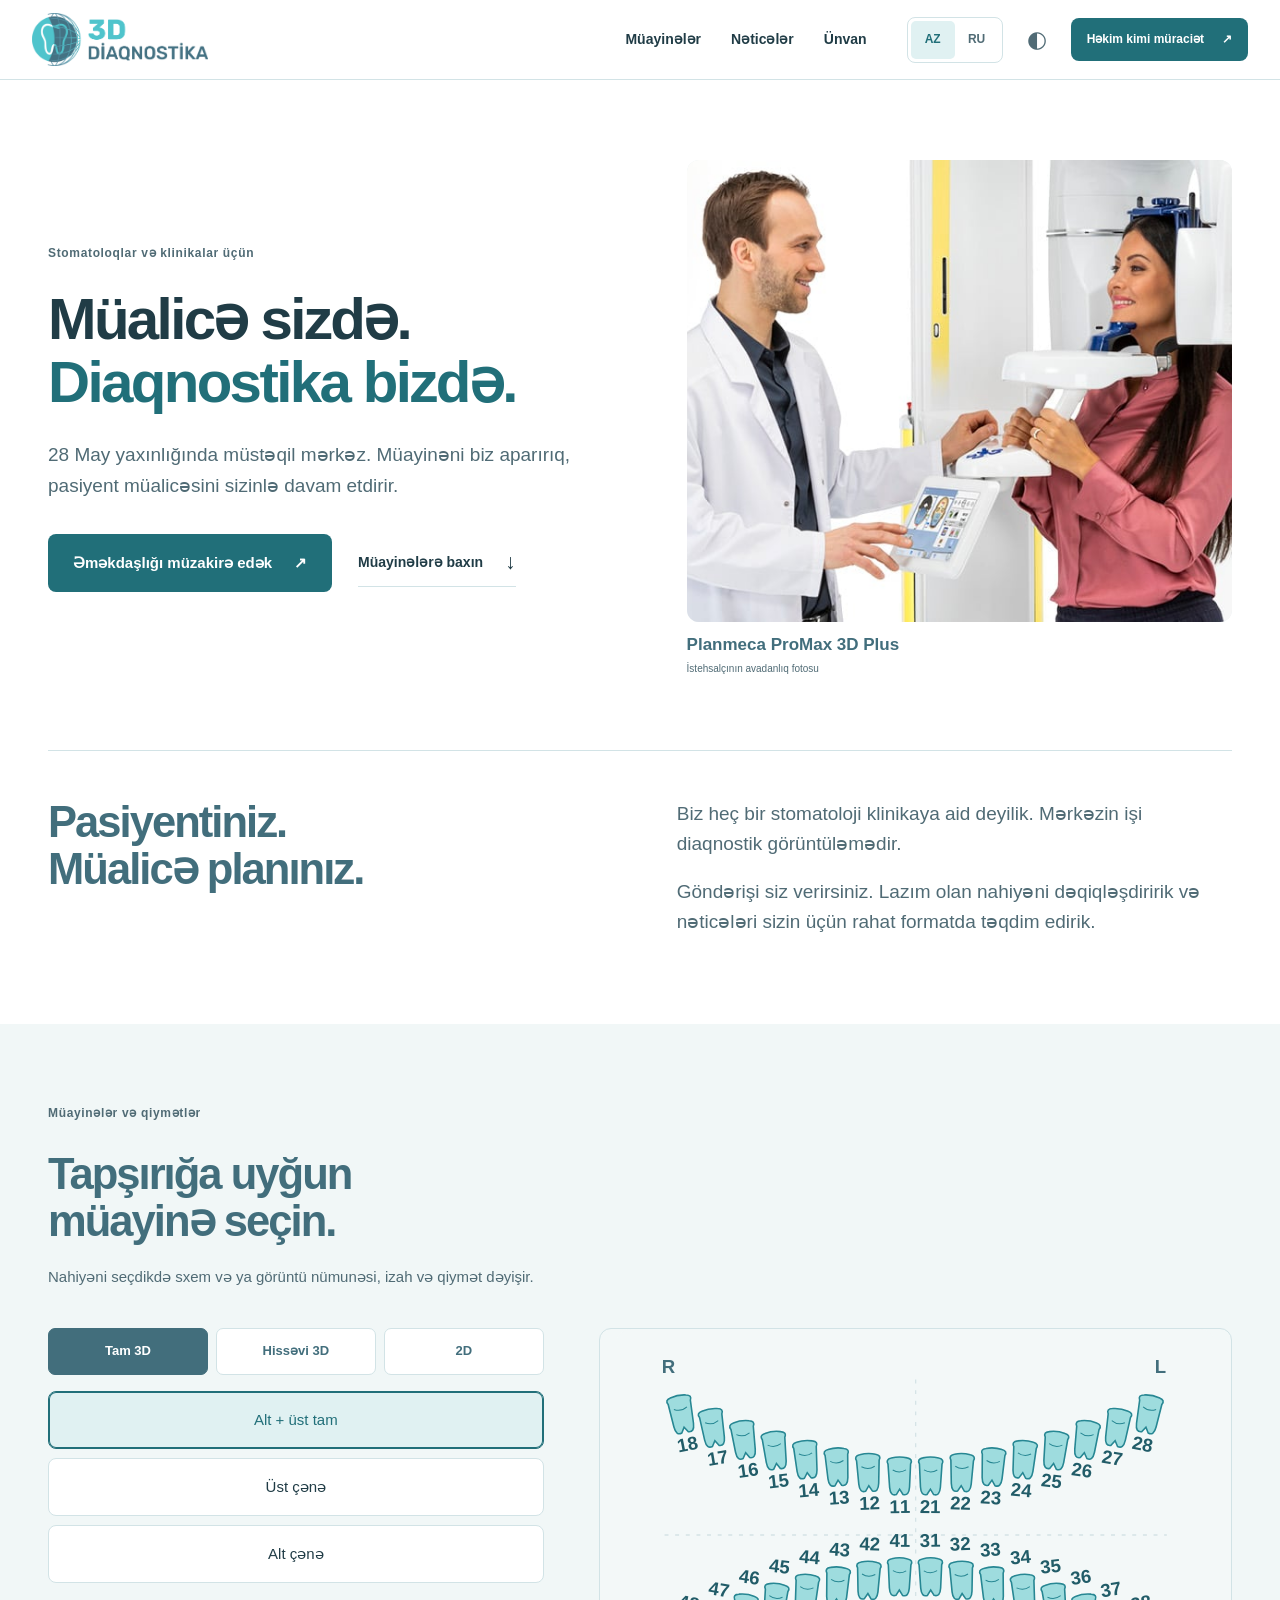
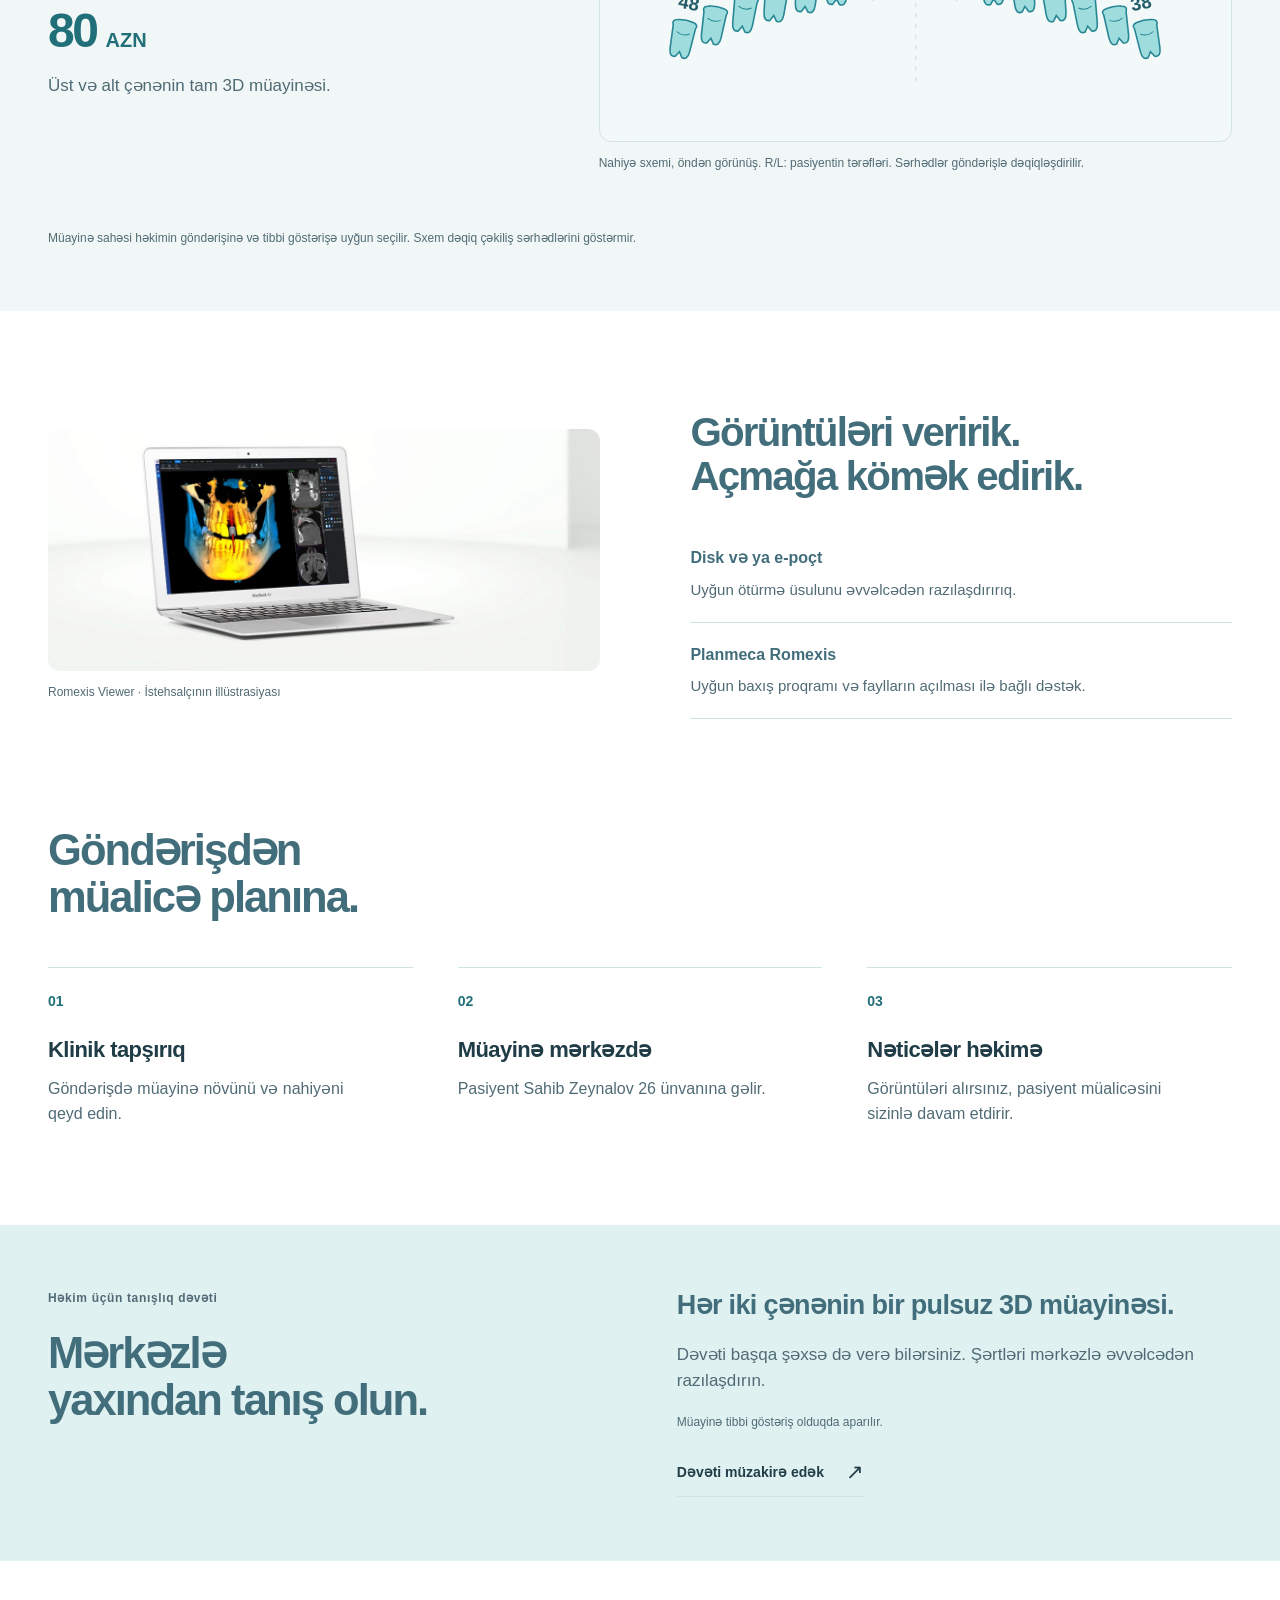
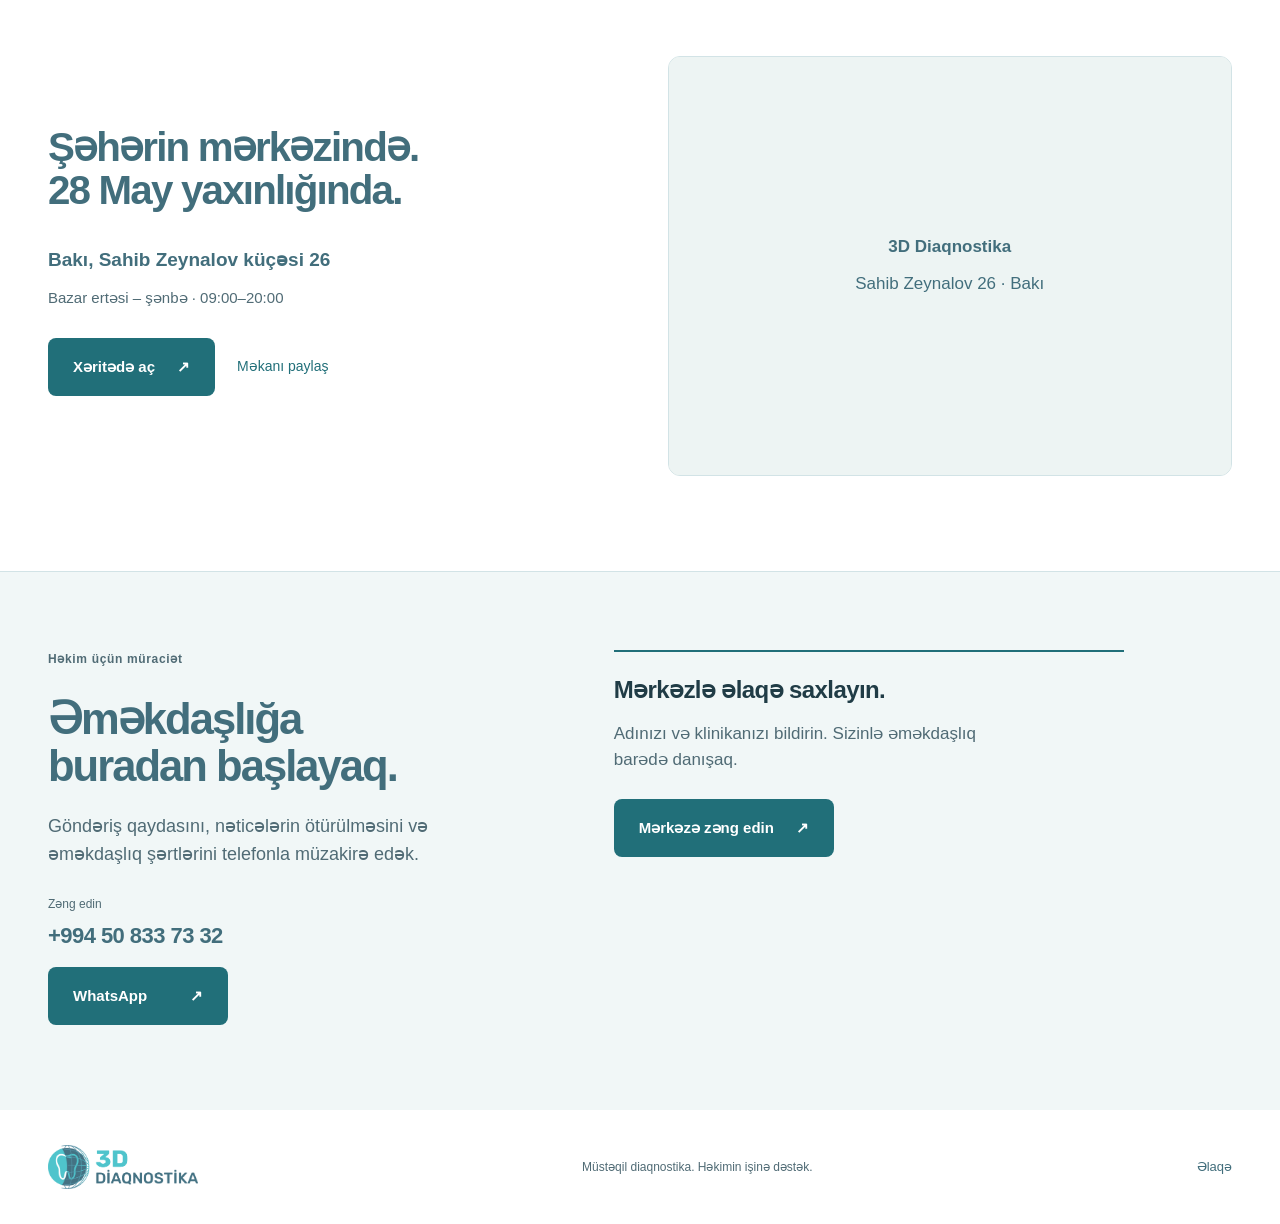
==== commit 9d604cd7: "Style vector basemap with clinic palette and lazy loading" ====
--- a/site/index.html
+++ b/site/index.html
@@ -10,8 +10,7 @@
   <title>3D Diaqnostika: stomatoloqlar üçün</title>
   <link rel="icon" href="assets/logo.png" type="image/png">
   <link rel="stylesheet" href="styles.css">
-  <link rel="stylesheet" href="assets/leaflet.css">
-  <script src="assets/leaflet.js" defer></script>
+  <link rel="stylesheet" href="assets/maplibre-gl.css">
   <script src="config.js" defer></script>
   <script src="app.js" defer></script>
   <script src="map.js" defer></script>
@@ -60,7 +59,7 @@
     </section>
     <section class="workflow section-wrap" aria-labelledby="workflow-title"><h2 id="workflow-title"><span class="az">Göndərişdən<br>müalicə planına.</span><span class="ru">От направления<br>к вашему плану лечения.</span></h2><ol class="steps"><li><span class="step-number">01</span><h3><span class="az">Klinik tapşırıq</span><span class="ru">Клиническая задача</span></h3><p><span class="az">Göndərişdə müayinə növünü və nahiyəni qeyd edin.</span><span class="ru">Укажите в направлении вид исследования и нужную область.</span></p></li><li><span class="step-number">02</span><h3><span class="az">Müayinə mərkəzdə</span><span class="ru">Исследование в центре</span></h3><p><span class="az">Pasiyent Sahib Zeynalov 26 ünvanına gəlir.</span><span class="ru">Пациент приходит в центр на Sahib Zeynalov, 26.</span></p></li><li><span class="step-number">03</span><h3><span class="az">Nəticələr həkimə</span><span class="ru">Результаты врачу</span></h3><p><span class="az">Görüntüləri alırsınız, pasiyent müalicəsini sizinlə davam etdirir.</span><span class="ru">Вы получаете снимки, пациент продолжает лечение у вас.</span></p></li></ol></section>
     <section class="invitation"><div class="section-wrap invitation-grid"><div><p class="eyebrow"><span class="az">Həkim üçün tanışlıq dəvəti</span><span class="ru">Приглашение для врача</span></p><h2><span class="az">Mərkəzlə<br>yaxından tanış olun.</span><span class="ru">Познакомьтесь<br>с работой центра.</span></h2></div><div class="invitation-copy"><p class="invitation-offer"><span class="az">Hər iki çənənin bir pulsuz 3D müayinəsi.</span><span class="ru">Одно бесплатное 3D-исследование обеих челюстей.</span></p><p><span class="az">Dəvəti başqa şəxsə də verə bilərsiniz. Şərtləri mərkəzlə əvvəlcədən razılaşdırın.</span><span class="ru">Приглашение можно передать другому человеку. Условия согласуйте с центром заранее.</span></p><p class="fine-print"><span class="az">Müayinə tibbi göstəriş olduqda aparılır.</span><span class="ru">Исследование проводится по медицинским показаниям.</span></p><a class="text-link" href="#apply"><span class="az">Dəvəti müzakirə edək</span><span class="ru">Обсудить приглашение</span><span aria-hidden="true">↗</span></a></div></div></section>
-    <section class="location section-wrap" id="location" aria-labelledby="location-title"><div class="location-copy"><h2 id="location-title"><span class="az">Şəhərin mərkəzində.<br>28 May yaxınlığında.</span><span class="ru">В центре города.<br>Рядом с «28 May».</span></h2><address><strong><span class="az">Bakı, Sahib Zeynalov küçəsi 26</span><span class="ru">Баку, ул. Sahib Zeynalov, 26</span></strong><span><span class="az">Bazar ertəsi – şənbə · 09:00–20:00</span><span class="ru">Понедельник – суббота · 09:00–20:00</span></span></address><div class="map-actions"><a class="button" id="open-maps" href="https://www.google.com/maps?q=40.3839366,49.846628" target="_blank" rel="noopener"><span class="az">Xəritədə aç</span><span class="ru">Открыть в картах</span><span aria-hidden="true">↗</span></a><button type="button" class="text-link" id="share-location"><span class="az">Məkanı paylaş</span><span class="ru">Поделиться точкой</span></button></div><p id="map-share-status" role="status" aria-live="polite"></p></div><div class="live-map-wrap"><div id="location-map" role="region" aria-label="3D Diaqnostika xəritədə"><div id="map-placeholder"><strong>3D Diaqnostika</strong><span>Sahib Zeynalov 26 · Bakı</span></div></div></div></section>
+    <section class="location section-wrap" id="location" aria-labelledby="location-title"><div class="location-copy"><h2 id="location-title"><span class="az">Şəhərin mərkəzində.<br>28 May yaxınlığında.</span><span class="ru">В центре города.<br>Рядом с «28 May».</span></h2><address><strong><span class="az">Bakı, Sahib Zeynalov küçəsi 26</span><span class="ru">Баку, ул. Sahib Zeynalov, 26</span></strong><span><span class="az">Bazar ertəsi – şənbə · 09:00–20:00</span><span class="ru">Понедельник – суббота · 09:00–20:00</span></span></address><div class="map-actions"><a class="button" id="open-maps" href="https://www.google.com/maps?q=40.3839366,49.846628" target="_blank" rel="noopener"><span class="az">Xəritədə aç</span><span class="ru">Открыть в картах</span><span aria-hidden="true">↗</span></a><button type="button" class="text-link" id="share-location"><span class="az">Məkanı paylaş</span><span class="ru">Поделиться точкой</span></button></div><p id="map-share-status" role="status" aria-live="polite"></p></div><div class="live-map-wrap"><div id="location-map" role="region" aria-label="3D Diaqnostika xəritədə" data-map-library="assets/maplibre-gl.js"></div><div id="map-placeholder"><strong>3D Diaqnostika</strong><span>Sahib Zeynalov 26 · Bakı</span></div></div></section>
     <section class="apply-section" id="apply" aria-labelledby="apply-title"><div class="section-wrap apply-grid"><div class="apply-copy"><p class="section-index"><span class="az">Həkim üçün müraciət</span><span class="ru">Заявка врача</span></p><h2 id="apply-title"><span class="az">Əməkdaşlığa<br>buradan başlayaq.</span><span class="ru">Начнём<br>сотрудничество.</span></h2><p data-application-form-copy hidden><span class="az">Əlaqə məlumatlarınızı saxlayın. Göndəriş qaydasını, nəticələrin ötürülməsini və əməkdaşlıq şərtlərini birlikdə dəqiqləşdirək.</span><span class="ru">Оставьте контакты. Обсудим направления, передачу результатов и условия сотрудничества.</span></p><p data-application-contact-copy><span class="az">Göndəriş qaydasını, nəticələrin ötürülməsini və əməkdaşlıq şərtlərini telefonla müzakirə edək.</span><span class="ru">Обсудим по телефону направления, передачу результатов и условия сотрудничества.</span></p><div class="form-context" data-application-form-copy hidden><span class="az">Bu forma həkimlər və klinikalar üçündür.</span><span class="ru">Эта форма предназначена для врачей и клиник.</span></div><div class="contact-actions"><a class="contact-phone" href="tel:+994508337332"><span class="contact-label"><span class="az">Zəng edin</span><span class="ru">Позвонить</span></span>+994 50 833 73 32</a><a class="whatsapp-link button" href="https://wa.me/994508337332" target="_blank" rel="noopener">WhatsApp <span aria-hidden="true">↗</span></a></div></div><div id="application-contact" class="application-contact"><h3><span class="az">Mərkəzlə əlaqə saxlayın.</span><span class="ru">Свяжитесь с центром.</span></h3><p><span class="az">Adınızı və klinikanızı bildirin. Sizinlə əməkdaşlıq barədə danışaq.</span><span class="ru">Назовите своё имя и клинику. Обсудим, как начать сотрудничество.</span></p><a class="button" href="tel:+994508337332"><span class="az">Mərkəzə zəng edin</span><span class="ru">Позвонить в центр</span><span aria-hidden="true">↗</span></a></div><form id="doctor-form" hidden action="" method="post" target="submission-frame">
       <div class="form-row"><div class="field"><label for="doctor-name"><span class="az">Adınız və soyadınız</span><span class="ru">Имя и фамилия</span> <span aria-hidden="true">*</span></label><input id="doctor-name" name="doctorName" autocomplete="name" required minlength="2" maxlength="100" data-placeholder-az="Adınız, soyadınız" data-placeholder-ru="Как к вам обращаться"></div><div class="field"><label for="clinic"><span class="az">Klinika</span><span class="ru">Клиника</span> <span aria-hidden="true">*</span></label><input id="clinic" name="clinic" autocomplete="organization" required minlength="2" maxlength="120" data-placeholder-az="Klinikanın adı" data-placeholder-ru="Название клиники"></div></div>
       <div class="form-row"><div class="field"><label for="phone"><span class="az">Əlaqə nömrəsi</span><span class="ru">Телефон для связи</span> <span aria-hidden="true">*</span></label><input id="phone" name="phone" type="tel" inputmode="tel" autocomplete="tel" required minlength="7" maxlength="28" placeholder="+994 __ ___ __ __"></div><div class="field"><label for="specialty"><span class="az">İxtisas</span><span class="ru">Специализация</span></label><select id="specialty" name="specialty"><option value="" data-option-az="Seçin (istəyə bağlı)" data-option-ru="Выберите (необязательно)"></option><option value="general" data-option-az="Ümumi stomatologiya" data-option-ru="Общая стоматология"></option><option value="implantology" data-option-az="İmplantologiya / cərrahiyyə" data-option-ru="Имплантология / хирургия"></option><option value="orthodontics" data-option-az="Ortodontiya" data-option-ru="Ортодонтия"></option><option value="endodontics" data-option-az="Endodontiya" data-option-ru="Эндодонтия"></option><option value="other" data-option-az="Digər" data-option-ru="Другая"></option></select></div></div>
--- a/site/styles.css
+++ b/site/styles.css
@@ -15,5 +15,5 @@
 
 .application-contact{border-top:2px solid var(--accent);padding-top:25px;max-width:510px}.application-contact p{color:var(--muted);margin:18px 0 26px;max-width:420px}.application-contact .button{display:inline-flex}
 
-.location{grid-template-columns:1fr 1fr;gap:55px}.live-map-wrap{min-width:0;width:100%;height:420px;border:1px solid var(--line);border-radius:var(--radius);overflow:hidden;isolation:isolate;background:#e9f1ef}#location-map{width:100%;height:100%;font-family:inherit;color:#253e47}#map-placeholder{height:100%;display:flex;flex-direction:column;align-items:center;justify-content:center;color:#426e7c;gap:10px;background:#edf4f3}.map-actions{display:flex;align-items:center;gap:22px;flex-wrap:wrap;margin-top:28px}.map-actions .text-link{margin:0;padding:8px 0;border:0;background:none;color:var(--accent);font:inherit;font-size:14px;cursor:pointer}#map-share-status{font-size:12px;color:var(--muted);margin-top:10px;overflow-wrap:anywhere}.map-pin{width:48px;height:48px;display:flex;align-items:center;justify-content:center;background:#216f79;border:4px solid white;box-shadow:0 4px 16px #173f4940;border-radius:50% 50% 50% 6px;color:white;font:bold 17px "Segoe UI",Arial,sans-serif;transform:rotate(-45deg)}.map-pin b{transform:rotate(45deg)}.leaflet-control-zoom a{color:#216f79!important}.leaflet-container .leaflet-control-attribution{font-size:10px}.contact-actions{display:flex;flex-direction:column;align-items:flex-start;gap:14px}.contact-label{font-size:12px;letter-spacing:0;font-weight:400;display:block;margin-bottom:5px;color:var(--muted)}.contact-actions .whatsapp-link{min-width:180px;justify-content:space-between;gap:35px}.service-stage #jaw-schematic{width:100%;height:100%;display:block}#jaw-schematic [data-tooth]>path:first-child{fill:#fff;stroke:#bdcfd3;transition:fill .14s,stroke .14s}#jaw-schematic [data-tooth]>path:nth-child(2){stroke:#bdcfd3}#jaw-schematic [data-tooth] text{fill:#82999f}#jaw-schematic [data-tooth][data-selected=true]>path:first-child{fill:#9edcde;stroke:#278793}#jaw-schematic [data-tooth][data-selected=true]>path:nth-child(2){stroke:#278793}#jaw-schematic [data-tooth][data-selected=true] text{fill:#215c68}
+.location{grid-template-columns:1fr 1fr;gap:55px}.live-map-wrap{position:relative;min-width:0;width:100%;height:420px;border:1px solid var(--line);border-radius:var(--radius);overflow:hidden;isolation:isolate;background:#e9f1ef}#location-map{width:100%;height:100%;font-family:inherit;color:#253e47}#map-placeholder{position:absolute;inset:0;z-index:2;height:100%;display:flex;flex-direction:column;align-items:center;justify-content:center;color:#426e7c;gap:10px;background:#edf4f3}.map-actions{display:flex;align-items:center;gap:22px;flex-wrap:wrap;margin-top:28px}.map-actions .text-link{margin:0;padding:8px 0;border:0;background:none;color:var(--accent);font:inherit;font-size:14px;cursor:pointer}#map-share-status{font-size:12px;color:var(--muted);margin-top:10px;overflow-wrap:anywhere}.map-pin{width:48px;height:48px;display:flex;align-items:center;justify-content:center;background:#216f79;border:4px solid white;box-shadow:0 4px 16px #173f4940;border-radius:50% 50% 50% 6px;color:white;font:bold 17px "Segoe UI",Arial,sans-serif;transform:rotate(-45deg)}.map-pin b{transform:rotate(45deg)}.clinic-map-marker{width:48px;height:56px;padding:0;border:0;background:none;cursor:pointer;overflow:visible}.map-place-label{position:absolute;top:12px;left:56px;padding:5px 8px;border:1px solid #b9d6d5;border-radius:4px;color:#215c68;background:#f5faf8;font:600 12px "Segoe UI",Arial,sans-serif;white-space:nowrap;box-shadow:0 2px 9px #173f4915;pointer-events:none}.maplibregl-ctrl-attrib{font-size:10px;line-height:1.4;max-width:calc(100% - 8px)}.maplibregl-ctrl-attrib-inner{padding:3px 20px 3px 3px}.maplibregl-ctrl button{width:34px;height:34px}.maplibregl-popup-content{font:13px/1.5 "Segoe UI",Arial,sans-serif;color:#215c68}:root[data-theme=dark] .map-place-label{color:#cae3e4;background:#1b3e46;border-color:#4d7781}:root[data-theme=dark] .live-map-wrap{background:#162f36}.contact-actions{display:flex;flex-direction:column;align-items:flex-start;gap:14px}.contact-label{font-size:12px;letter-spacing:0;font-weight:400;display:block;margin-bottom:5px;color:var(--muted)}.contact-actions .whatsapp-link{min-width:180px;justify-content:space-between;gap:35px}.service-stage #jaw-schematic{width:100%;height:100%;display:block}#jaw-schematic [data-tooth]>path:first-child{fill:#fff;stroke:#bdcfd3;transition:fill .14s,stroke .14s}#jaw-schematic [data-tooth]>path:nth-child(2){stroke:#bdcfd3}#jaw-schematic [data-tooth] text{fill:#82999f}#jaw-schematic [data-tooth][data-selected=true]>path:first-child{fill:#9edcde;stroke:#278793}#jaw-schematic [data-tooth][data-selected=true]>path:nth-child(2){stroke:#278793}#jaw-schematic [data-tooth][data-selected=true] text{fill:#215c68}
 @media(max-width:900px){.location{grid-template-columns:1fr;gap:30px}.live-map-wrap{height:390px}}@media(max-width:480px){.live-map-wrap{height:330px}.map-actions{gap:17px}.map-actions .button{font-size:14px}.map-actions .text-link{font-size:13px}}@media(prefers-reduced-motion:reduce){#jaw-schematic [data-tooth]>path:first-child{transition:none}}
--- a/site/assets/maplibre-gl.css
+++ b/site/assets/maplibre-gl.css
@@ -0,0 +1 @@
+.maplibregl-map{font:12px/20px Helvetica Neue,Arial,Helvetica,sans-serif;overflow:hidden;position:relative;-webkit-tap-highlight-color:rgb(0 0 0/0)}.maplibregl-canvas{left:0;position:absolute;top:0}.maplibregl-map:fullscreen{height:100%;width:100%}.maplibregl-ctrl-group button.maplibregl-ctrl-compass{touch-action:none}.maplibregl-canvas-container.maplibregl-interactive,.maplibregl-ctrl-group button.maplibregl-ctrl-compass{cursor:grab;-webkit-user-select:none;-moz-user-select:none;user-select:none}.maplibregl-canvas-container.maplibregl-interactive.maplibregl-track-pointer{cursor:pointer}.maplibregl-canvas-container.maplibregl-interactive:active,.maplibregl-ctrl-group button.maplibregl-ctrl-compass:active{cursor:grabbing}.maplibregl-canvas-container.maplibregl-touch-zoom-rotate,.maplibregl-canvas-container.maplibregl-touch-zoom-rotate .maplibregl-canvas{touch-action:pan-x pan-y}.maplibregl-canvas-container.maplibregl-touch-drag-pan,.maplibregl-canvas-container.maplibregl-touch-drag-pan .maplibregl-canvas{touch-action:pinch-zoom}.maplibregl-canvas-container.maplibregl-touch-zoom-rotate.maplibregl-touch-drag-pan,.maplibregl-canvas-container.maplibregl-touch-zoom-rotate.maplibregl-touch-drag-pan .maplibregl-canvas{touch-action:none}.maplibregl-canvas-container.maplibregl-touch-drag-pan.maplibregl-cooperative-gestures,.maplibregl-canvas-container.maplibregl-touch-drag-pan.maplibregl-cooperative-gestures .maplibregl-canvas{touch-action:pan-x pan-y}.maplibregl-ctrl-bottom-left,.maplibregl-ctrl-bottom-right,.maplibregl-ctrl-top-left,.maplibregl-ctrl-top-right{pointer-events:none;position:absolute;z-index:2}.maplibregl-ctrl-top-left{left:0;top:0}.maplibregl-ctrl-top-right{right:0;top:0}.maplibregl-ctrl-bottom-left{bottom:0;left:0}.maplibregl-ctrl-bottom-right{bottom:0;right:0}.maplibregl-ctrl{clear:both;pointer-events:auto;transform:translate(0)}.maplibregl-ctrl-top-left .maplibregl-ctrl{float:left;margin:10px 0 0 10px}.maplibregl-ctrl-top-right .maplibregl-ctrl{float:right;margin:10px 10px 0 0}.maplibregl-ctrl-bottom-left .maplibregl-ctrl{float:left;margin:0 0 10px 10px}.maplibregl-ctrl-bottom-right .maplibregl-ctrl{float:right;margin:0 10px 10px 0}.maplibregl-ctrl-group{background:#fff;border-radius:4px}.maplibregl-ctrl-group:not(:empty){box-shadow:0 0 0 2px rgba(0,0,0,.1)}@media (forced-colors:active){.maplibregl-ctrl-group:not(:empty){box-shadow:0 0 0 2px ButtonText}}.maplibregl-ctrl-group button{background-color:transparent;border:0;box-sizing:border-box;cursor:pointer;display:block;height:29px;outline:none;padding:0;width:29px}.maplibregl-ctrl-group button+button{border-top:1px solid #ddd}.maplibregl-ctrl button .maplibregl-ctrl-icon{background-position:50%;background-repeat:no-repeat;display:block;height:100%;width:100%}@media (forced-colors:active){.maplibregl-ctrl-icon{background-color:transparent}.maplibregl-ctrl-group button+button{border-top:1px solid ButtonText}}.maplibregl-ctrl button::-moz-focus-inner{border:0;padding:0}.maplibregl-ctrl-attrib-button:focus,.maplibregl-ctrl-group button:focus{box-shadow:0 0 2px 2px #0096ff}.maplibregl-ctrl button:disabled{cursor:not-allowed}.maplibregl-ctrl button:disabled .maplibregl-ctrl-icon{opacity:.25}@media (hover:hover){.maplibregl-ctrl button:not(:disabled):hover{background-color:rgba(0,0,0,.05)}}.maplibregl-ctrl button:not(:disabled):active{background-color:rgba(0,0,0,.05)}.maplibregl-ctrl-group button:focus:focus-visible{box-shadow:0 0 2px 2px #0096ff}.maplibregl-ctrl-group button:focus:not(:focus-visible){box-shadow:none}.maplibregl-ctrl-group button:focus:first-child{border-radius:4px 4px 0 0}.maplibregl-ctrl-group button:focus:last-child{border-radius:0 0 4px 4px}.maplibregl-ctrl-group button:focus:only-child{border-radius:inherit}.maplibregl-ctrl button.maplibregl-ctrl-zoom-out .maplibregl-ctrl-icon{background-image:url("data:image/svg+xml;charset=utf-8,%3Csvg xmlns='http://www.w3.org/2000/svg' width='29' height='29' fill='%23333' viewBox='0 0 29 29'%3E%3Cpath d='M10 13c-.75 0-1.5.75-1.5 1.5S9.25 16 10 16h9c.75 0 1.5-.75 1.5-1.5S19.75 13 19 13z'/%3E%3C/svg%3E")}.maplibregl-ctrl button.maplibregl-ctrl-zoom-in .maplibregl-ctrl-icon{background-image:url("data:image/svg+xml;charset=utf-8,%3Csvg xmlns='http://www.w3.org/2000/svg' width='29' height='29' fill='%23333' viewBox='0 0 29 29'%3E%3Cpath d='M14.5 8.5c-.75 0-1.5.75-1.5 1.5v3h-3c-.75 0-1.5.75-1.5 1.5S9.25 16 10 16h3v3c0 .75.75 1.5 1.5 1.5S16 19.75 16 19v-3h3c.75 0 1.5-.75 1.5-1.5S19.75 13 19 13h-3v-3c0-.75-.75-1.5-1.5-1.5'/%3E%3C/svg%3E")}@media (forced-colors:active){.maplibregl-ctrl button.maplibregl-ctrl-zoom-out .maplibregl-ctrl-icon{background-image:url("data:image/svg+xml;charset=utf-8,%3Csvg xmlns='http://www.w3.org/2000/svg' width='29' height='29' fill='%23fff' viewBox='0 0 29 29'%3E%3Cpath d='M10 13c-.75 0-1.5.75-1.5 1.5S9.25 16 10 16h9c.75 0 1.5-.75 1.5-1.5S19.75 13 19 13z'/%3E%3C/svg%3E")}.maplibregl-ctrl button.maplibregl-ctrl-zoom-in .maplibregl-ctrl-icon{background-image:url("data:image/svg+xml;charset=utf-8,%3Csvg xmlns='http://www.w3.org/2000/svg' width='29' height='29' fill='%23fff' viewBox='0 0 29 29'%3E%3Cpath d='M14.5 8.5c-.75 0-1.5.75-1.5 1.5v3h-3c-.75 0-1.5.75-1.5 1.5S9.25 16 10 16h3v3c0 .75.75 1.5 1.5 1.5S16 19.75 16 19v-3h3c.75 0 1.5-.75 1.5-1.5S19.75 13 19 13h-3v-3c0-.75-.75-1.5-1.5-1.5'/%3E%3C/svg%3E")}}@media (forced-colors:active) and (prefers-color-scheme:light){.maplibregl-ctrl button.maplibregl-ctrl-zoom-out .maplibregl-ctrl-icon{background-image:url("data:image/svg+xml;charset=utf-8,%3Csvg xmlns='http://www.w3.org/2000/svg' width='29' height='29' viewBox='0 0 29 29'%3E%3Cpath d='M10 13c-.75 0-1.5.75-1.5 1.5S9.25 16 10 16h9c.75 0 1.5-.75 1.5-1.5S19.75 13 19 13z'/%3E%3C/svg%3E")}.maplibregl-ctrl button.maplibregl-ctrl-zoom-in .maplibregl-ctrl-icon{background-image:url("data:image/svg+xml;charset=utf-8,%3Csvg xmlns='http://www.w3.org/2000/svg' width='29' height='29' viewBox='0 0 29 29'%3E%3Cpath d='M14.5 8.5c-.75 0-1.5.75-1.5 1.5v3h-3c-.75 0-1.5.75-1.5 1.5S9.25 16 10 16h3v3c0 .75.75 1.5 1.5 1.5S16 19.75 16 19v-3h3c.75 0 1.5-.75 1.5-1.5S19.75 13 19 13h-3v-3c0-.75-.75-1.5-1.5-1.5'/%3E%3C/svg%3E")}}.maplibregl-ctrl button.maplibregl-ctrl-fullscreen .maplibregl-ctrl-icon{background-image:url("data:image/svg+xml;charset=utf-8,%3Csvg xmlns='http://www.w3.org/2000/svg' width='29' height='29' fill='%23333' viewBox='0 0 29 29'%3E%3Cpath d='M24 16v5.5c0 1.75-.75 2.5-2.5 2.5H16v-1l3-1.5-4-5.5 1-1 5.5 4 1.5-3zM6 16l1.5 3 5.5-4 1 1-4 5.5 3 1.5v1H7.5C5.75 24 5 23.25 5 21.5V16zm7-11v1l-3 1.5 4 5.5-1 1-5.5-4L6 13H5V7.5C5 5.75 5.75 5 7.5 5zm11 2.5c0-1.75-.75-2.5-2.5-2.5H16v1l3 1.5-4 5.5 1 1 5.5-4 1.5 3h1z'/%3E%3C/svg%3E")}.maplibregl-ctrl button.maplibregl-ctrl-shrink .maplibregl-ctrl-icon{background-image:url("data:image/svg+xml;charset=utf-8,%3Csvg xmlns='http://www.w3.org/2000/svg' width='29' height='29' viewBox='0 0 29 29'%3E%3Cpath d='M18.5 16c-1.75 0-2.5.75-2.5 2.5V24h1l1.5-3 5.5 4 1-1-4-5.5 3-1.5v-1zM13 18.5c0-1.75-.75-2.5-2.5-2.5H5v1l3 1.5L4 24l1 1 5.5-4 1.5 3h1zm3-8c0 1.75.75 2.5 2.5 2.5H24v-1l-3-1.5L25 5l-1-1-5.5 4L17 5h-1zM10.5 13c1.75 0 2.5-.75 2.5-2.5V5h-1l-1.5 3L5 4 4 5l4 5.5L5 12v1z'/%3E%3C/svg%3E")}@media (forced-colors:active){.maplibregl-ctrl button.maplibregl-ctrl-fullscreen .maplibregl-ctrl-icon{background-image:url("data:image/svg+xml;charset=utf-8,%3Csvg xmlns='http://www.w3.org/2000/svg' width='29' height='29' fill='%23fff' viewBox='0 0 29 29'%3E%3Cpath d='M24 16v5.5c0 1.75-.75 2.5-2.5 2.5H16v-1l3-1.5-4-5.5 1-1 5.5 4 1.5-3zM6 16l1.5 3 5.5-4 1 1-4 5.5 3 1.5v1H7.5C5.75 24 5 23.25 5 21.5V16zm7-11v1l-3 1.5 4 5.5-1 1-5.5-4L6 13H5V7.5C5 5.75 5.75 5 7.5 5zm11 2.5c0-1.75-.75-2.5-2.5-2.5H16v1l3 1.5-4 5.5 1 1 5.5-4 1.5 3h1z'/%3E%3C/svg%3E")}.maplibregl-ctrl button.maplibregl-ctrl-shrink .maplibregl-ctrl-icon{background-image:url("data:image/svg+xml;charset=utf-8,%3Csvg xmlns='http://www.w3.org/2000/svg' width='29' height='29' fill='%23fff' viewBox='0 0 29 29'%3E%3Cpath d='M18.5 16c-1.75 0-2.5.75-2.5 2.5V24h1l1.5-3 5.5 4 1-1-4-5.5 3-1.5v-1zM13 18.5c0-1.75-.75-2.5-2.5-2.5H5v1l3 1.5L4 24l1 1 5.5-4 1.5 3h1zm3-8c0 1.75.75 2.5 2.5 2.5H24v-1l-3-1.5L25 5l-1-1-5.5 4L17 5h-1zM10.5 13c1.75 0 2.5-.75 2.5-2.5V5h-1l-1.5 3L5 4 4 5l4 5.5L5 12v1z'/%3E%3C/svg%3E")}}@media (forced-colors:active) and (prefers-color-scheme:light){.maplibregl-ctrl button.maplibregl-ctrl-fullscreen .maplibregl-ctrl-icon{background-image:url("data:image/svg+xml;charset=utf-8,%3Csvg xmlns='http://www.w3.org/2000/svg' width='29' height='29' viewBox='0 0 29 29'%3E%3Cpath d='M24 16v5.5c0 1.75-.75 2.5-2.5 2.5H16v-1l3-1.5-4-5.5 1-1 5.5 4 1.5-3zM6 16l1.5 3 5.5-4 1 1-4 5.5 3 1.5v1H7.5C5.75 24 5 23.25 5 21.5V16zm7-11v1l-3 1.5 4 5.5-1 1-5.5-4L6 13H5V7.5C5 5.75 5.75 5 7.5 5zm11 2.5c0-1.75-.75-2.5-2.5-2.5H16v1l3 1.5-4 5.5 1 1 5.5-4 1.5 3h1z'/%3E%3C/svg%3E")}.maplibregl-ctrl button.maplibregl-ctrl-shrink .maplibregl-ctrl-icon{background-image:url("data:image/svg+xml;charset=utf-8,%3Csvg xmlns='http://www.w3.org/2000/svg' width='29' height='29' viewBox='0 0 29 29'%3E%3Cpath d='M18.5 16c-1.75 0-2.5.75-2.5 2.5V24h1l1.5-3 5.5 4 1-1-4-5.5 3-1.5v-1zM13 18.5c0-1.75-.75-2.5-2.5-2.5H5v1l3 1.5L4 24l1 1 5.5-4 1.5 3h1zm3-8c0 1.75.75 2.5 2.5 2.5H24v-1l-3-1.5L25 5l-1-1-5.5 4L17 5h-1zM10.5 13c1.75 0 2.5-.75 2.5-2.5V5h-1l-1.5 3L5 4 4 5l4 5.5L5 12v1z'/%3E%3C/svg%3E")}}.maplibregl-ctrl button.maplibregl-ctrl-compass .maplibregl-ctrl-icon{background-image:url("data:image/svg+xml;charset=utf-8,%3Csvg xmlns='http://www.w3.org/2000/svg' width='29' height='29' fill='%23333' viewBox='0 0 29 29'%3E%3Cpath d='m10.5 14 4-8 4 8z'/%3E%3Cpath fill='%23ccc' d='m10.5 16 4 8 4-8z'/%3E%3C/svg%3E")}@media (forced-colors:active){.maplibregl-ctrl button.maplibregl-ctrl-compass .maplibregl-ctrl-icon{background-image:url("data:image/svg+xml;charset=utf-8,%3Csvg xmlns='http://www.w3.org/2000/svg' width='29' height='29' fill='%23fff' viewBox='0 0 29 29'%3E%3Cpath d='m10.5 14 4-8 4 8z'/%3E%3Cpath fill='%23ccc' d='m10.5 16 4 8 4-8z'/%3E%3C/svg%3E")}}@media (forced-colors:active) and (prefers-color-scheme:light){.maplibregl-ctrl button.maplibregl-ctrl-compass .maplibregl-ctrl-icon{background-image:url("data:image/svg+xml;charset=utf-8,%3Csvg xmlns='http://www.w3.org/2000/svg' width='29' height='29' viewBox='0 0 29 29'%3E%3Cpath d='m10.5 14 4-8 4 8z'/%3E%3Cpath fill='%23ccc' d='m10.5 16 4 8 4-8z'/%3E%3C/svg%3E")}}.maplibregl-ctrl button.maplibregl-ctrl-globe .maplibregl-ctrl-icon{background-image:url("data:image/svg+xml;charset=utf-8,%3Csvg xmlns='http://www.w3.org/2000/svg' width='22' height='22' fill='none' stroke='%23333' viewBox='0 0 22 22'%3E%3Ccircle cx='11' cy='11' r='8.5'/%3E%3Cpath d='M17.5 11c0 4.819-3.02 8.5-6.5 8.5S4.5 15.819 4.5 11 7.52 2.5 11 2.5s6.5 3.681 6.5 8.5Z'/%3E%3Cpath d='M13.5 11c0 2.447-.331 4.64-.853 6.206-.262.785-.562 1.384-.872 1.777-.314.399-.58.517-.775.517s-.461-.118-.775-.517c-.31-.393-.61-.992-.872-1.777C8.831 15.64 8.5 13.446 8.5 11s.331-4.64.853-6.206c.262-.785.562-1.384.872-1.777.314-.399.58-.517.775-.517s.461.118.775.517c.31.393.61.992.872 1.777.522 1.565.853 3.76.853 6.206Z'/%3E%3Cpath d='M11 7.5c-1.909 0-3.622-.166-4.845-.428-.616-.132-1.08-.283-1.379-.434a1.3 1.3 0 0 1-.224-.138q.07-.058.224-.138c.299-.151.763-.302 1.379-.434C7.378 5.666 9.091 5.5 11 5.5s3.622.166 4.845.428c.616.132 1.08.283 1.379.434.105.053.177.1.224.138q-.07.058-.224.138c-.299.151-.763.302-1.379.434-1.223.262-2.936.428-4.845.428ZM4.486 6.436ZM11 16.5c-1.909 0-3.622-.166-4.845-.428-.616-.132-1.08-.283-1.379-.434a1.3 1.3 0 0 1-.224-.138 1.3 1.3 0 0 1 .224-.138c.299-.151.763-.302 1.379-.434C7.378 14.666 9.091 14.5 11 14.5s3.622.166 4.845.428c.616.132 1.08.283 1.379.434.105.053.177.1.224.138a1.3 1.3 0 0 1-.224.138c-.299.151-.763.302-1.379.434-1.223.262-2.936.428-4.845.428Zm-6.514-1.064ZM11 12.5c-2.46 0-4.672-.222-6.255-.574-.796-.177-1.406-.38-1.805-.59a1.5 1.5 0 0 1-.39-.272.3.3 0 0 1-.047-.064.3.3 0 0 1 .048-.064c.066-.073.189-.167.389-.272.399-.21 1.009-.413 1.805-.59C6.328 9.722 8.54 9.5 11 9.5s4.672.222 6.256.574c.795.177 1.405.38 1.804.59.2.105.323.2.39.272a.3.3 0 0 1 .047.064.3.3 0 0 1-.048.064 1.4 1.4 0 0 1-.389.272c-.399.21-1.009.413-1.804.59-1.584.352-3.796.574-6.256.574Zm-8.501-1.51v.002zm0 .018v.002zm17.002.002v-.002zm0-.018v-.002z'/%3E%3C/svg%3E")}.maplibregl-ctrl button.maplibregl-ctrl-globe-enabled .maplibregl-ctrl-icon{background-image:url("data:image/svg+xml;charset=utf-8,%3Csvg xmlns='http://www.w3.org/2000/svg' width='22' height='22' fill='none' stroke='%2333b5e5' viewBox='0 0 22 22'%3E%3Ccircle cx='11' cy='11' r='8.5'/%3E%3Cpath d='M17.5 11c0 4.819-3.02 8.5-6.5 8.5S4.5 15.819 4.5 11 7.52 2.5 11 2.5s6.5 3.681 6.5 8.5Z'/%3E%3Cpath d='M13.5 11c0 2.447-.331 4.64-.853 6.206-.262.785-.562 1.384-.872 1.777-.314.399-.58.517-.775.517s-.461-.118-.775-.517c-.31-.393-.61-.992-.872-1.777C8.831 15.64 8.5 13.446 8.5 11s.331-4.64.853-6.206c.262-.785.562-1.384.872-1.777.314-.399.58-.517.775-.517s.461.118.775.517c.31.393.61.992.872 1.777.522 1.565.853 3.76.853 6.206Z'/%3E%3Cpath d='M11 7.5c-1.909 0-3.622-.166-4.845-.428-.616-.132-1.08-.283-1.379-.434a1.3 1.3 0 0 1-.224-.138q.07-.058.224-.138c.299-.151.763-.302 1.379-.434C7.378 5.666 9.091 5.5 11 5.5s3.622.166 4.845.428c.616.132 1.08.283 1.379.434.105.053.177.1.224.138q-.07.058-.224.138c-.299.151-.763.302-1.379.434-1.223.262-2.936.428-4.845.428ZM4.486 6.436ZM11 16.5c-1.909 0-3.622-.166-4.845-.428-.616-.132-1.08-.283-1.379-.434a1.3 1.3 0 0 1-.224-.138 1.3 1.3 0 0 1 .224-.138c.299-.151.763-.302 1.379-.434C7.378 14.666 9.091 14.5 11 14.5s3.622.166 4.845.428c.616.132 1.08.283 1.379.434.105.053.177.1.224.138a1.3 1.3 0 0 1-.224.138c-.299.151-.763.302-1.379.434-1.223.262-2.936.428-4.845.428Zm-6.514-1.064ZM11 12.5c-2.46 0-4.672-.222-6.255-.574-.796-.177-1.406-.38-1.805-.59a1.5 1.5 0 0 1-.39-.272.3.3 0 0 1-.047-.064.3.3 0 0 1 .048-.064c.066-.073.189-.167.389-.272.399-.21 1.009-.413 1.805-.59C6.328 9.722 8.54 9.5 11 9.5s4.672.222 6.256.574c.795.177 1.405.38 1.804.59.2.105.323.2.39.272a.3.3 0 0 1 .047.064.3.3 0 0 1-.048.064 1.4 1.4 0 0 1-.389.272c-.399.21-1.009.413-1.804.59-1.584.352-3.796.574-6.256.574Zm-8.501-1.51v.002zm0 .018v.002zm17.002.002v-.002zm0-.018v-.002z'/%3E%3C/svg%3E")}.maplibregl-ctrl button.maplibregl-ctrl-terrain .maplibregl-ctrl-icon{background-image:url("data:image/svg+xml;charset=utf-8,%3Csvg xmlns='http://www.w3.org/2000/svg' width='22' height='22' fill='%23333' viewBox='0 0 22 22'%3E%3Cpath d='m1.754 13.406 4.453-4.851 3.09 3.09 3.281 3.277.969-.969-3.309-3.312 3.844-4.121 6.148 6.886h1.082v-.855l-7.207-8.07-4.84 5.187L6.169 6.57l-5.48 5.965v.871ZM.688 16.844h20.625v1.375H.688Zm0 0'/%3E%3C/svg%3E")}.maplibregl-ctrl button.maplibregl-ctrl-terrain-enabled .maplibregl-ctrl-icon{background-image:url("data:image/svg+xml;charset=utf-8,%3Csvg xmlns='http://www.w3.org/2000/svg' width='22' height='22' fill='%2333b5e5' viewBox='0 0 22 22'%3E%3Cpath d='m1.754 13.406 4.453-4.851 3.09 3.09 3.281 3.277.969-.969-3.309-3.312 3.844-4.121 6.148 6.886h1.082v-.855l-7.207-8.07-4.84 5.187L6.169 6.57l-5.48 5.965v.871ZM.688 16.844h20.625v1.375H.688Zm0 0'/%3E%3C/svg%3E")}.maplibregl-ctrl button.maplibregl-ctrl-geolocate .maplibregl-ctrl-icon{background-image:url("data:image/svg+xml;charset=utf-8,%3Csvg xmlns='http://www.w3.org/2000/svg' width='29' height='29' fill='%23333' viewBox='0 0 20 20'%3E%3Cpath d='M10 4C9 4 9 5 9 5v.1A5 5 0 0 0 5.1 9H5s-1 0-1 1 1 1 1 1h.1A5 5 0 0 0 9 14.9v.1s0 1 1 1 1-1 1-1v-.1a5 5 0 0 0 3.9-3.9h.1s1 0 1-1-1-1-1-1h-.1A5 5 0 0 0 11 5.1V5s0-1-1-1m0 2.5a3.5 3.5 0 1 1 0 7 3.5 3.5 0 1 1 0-7'/%3E%3Ccircle cx='10' cy='10' r='2'/%3E%3C/svg%3E")}.maplibregl-ctrl button.maplibregl-ctrl-geolocate:disabled .maplibregl-ctrl-icon{background-image:url("data:image/svg+xml;charset=utf-8,%3Csvg xmlns='http://www.w3.org/2000/svg' width='29' height='29' fill='%23aaa' viewBox='0 0 20 20'%3E%3Cpath d='M10 4C9 4 9 5 9 5v.1A5 5 0 0 0 5.1 9H5s-1 0-1 1 1 1 1 1h.1A5 5 0 0 0 9 14.9v.1s0 1 1 1 1-1 1-1v-.1a5 5 0 0 0 3.9-3.9h.1s1 0 1-1-1-1-1-1h-.1A5 5 0 0 0 11 5.1V5s0-1-1-1m0 2.5a3.5 3.5 0 1 1 0 7 3.5 3.5 0 1 1 0-7'/%3E%3Ccircle cx='10' cy='10' r='2'/%3E%3Cpath fill='red' d='m14 5 1 1-9 9-1-1z'/%3E%3C/svg%3E")}.maplibregl-ctrl button.maplibregl-ctrl-geolocate.maplibregl-ctrl-geolocate-active .maplibregl-ctrl-icon{background-image:url("data:image/svg+xml;charset=utf-8,%3Csvg xmlns='http://www.w3.org/2000/svg' width='29' height='29' fill='%2333b5e5' viewBox='0 0 20 20'%3E%3Cpath d='M10 4C9 4 9 5 9 5v.1A5 5 0 0 0 5.1 9H5s-1 0-1 1 1 1 1 1h.1A5 5 0 0 0 9 14.9v.1s0 1 1 1 1-1 1-1v-.1a5 5 0 0 0 3.9-3.9h.1s1 0 1-1-1-1-1-1h-.1A5 5 0 0 0 11 5.1V5s0-1-1-1m0 2.5a3.5 3.5 0 1 1 0 7 3.5 3.5 0 1 1 0-7'/%3E%3Ccircle cx='10' cy='10' r='2'/%3E%3C/svg%3E")}.maplibregl-ctrl button.maplibregl-ctrl-geolocate.maplibregl-ctrl-geolocate-active-error .maplibregl-ctrl-icon{background-image:url("data:image/svg+xml;charset=utf-8,%3Csvg xmlns='http://www.w3.org/2000/svg' width='29' height='29' fill='%23e58978' viewBox='0 0 20 20'%3E%3Cpath d='M10 4C9 4 9 5 9 5v.1A5 5 0 0 0 5.1 9H5s-1 0-1 1 1 1 1 1h.1A5 5 0 0 0 9 14.9v.1s0 1 1 1 1-1 1-1v-.1a5 5 0 0 0 3.9-3.9h.1s1 0 1-1-1-1-1-1h-.1A5 5 0 0 0 11 5.1V5s0-1-1-1m0 2.5a3.5 3.5 0 1 1 0 7 3.5 3.5 0 1 1 0-7'/%3E%3Ccircle cx='10' cy='10' r='2'/%3E%3C/svg%3E")}.maplibregl-ctrl button.maplibregl-ctrl-geolocate.maplibregl-ctrl-geolocate-background .maplibregl-ctrl-icon{background-image:url("data:image/svg+xml;charset=utf-8,%3Csvg xmlns='http://www.w3.org/2000/svg' width='29' height='29' fill='%2333b5e5' viewBox='0 0 20 20'%3E%3Cpath d='M10 4C9 4 9 5 9 5v.1A5 5 0 0 0 5.1 9H5s-1 0-1 1 1 1 1 1h.1A5 5 0 0 0 9 14.9v.1s0 1 1 1 1-1 1-1v-.1a5 5 0 0 0 3.9-3.9h.1s1 0 1-1-1-1-1-1h-.1A5 5 0 0 0 11 5.1V5s0-1-1-1m0 2.5a3.5 3.5 0 1 1 0 7 3.5 3.5 0 1 1 0-7'/%3E%3C/svg%3E")}.maplibregl-ctrl button.maplibregl-ctrl-geolocate.maplibregl-ctrl-geolocate-background-error .maplibregl-ctrl-icon{background-image:url("data:image/svg+xml;charset=utf-8,%3Csvg xmlns='http://www.w3.org/2000/svg' width='29' height='29' fill='%23e54e33' viewBox='0 0 20 20'%3E%3Cpath d='M10 4C9 4 9 5 9 5v.1A5 5 0 0 0 5.1 9H5s-1 0-1 1 1 1 1 1h.1A5 5 0 0 0 9 14.9v.1s0 1 1 1 1-1 1-1v-.1a5 5 0 0 0 3.9-3.9h.1s1 0 1-1-1-1-1-1h-.1A5 5 0 0 0 11 5.1V5s0-1-1-1m0 2.5a3.5 3.5 0 1 1 0 7 3.5 3.5 0 1 1 0-7'/%3E%3C/svg%3E")}.maplibregl-ctrl button.maplibregl-ctrl-geolocate.maplibregl-ctrl-geolocate-waiting .maplibregl-ctrl-icon{animation:maplibregl-spin 2s linear infinite}@media (forced-colors:active){.maplibregl-ctrl button.maplibregl-ctrl-geolocate .maplibregl-ctrl-icon{background-image:url("data:image/svg+xml;charset=utf-8,%3Csvg xmlns='http://www.w3.org/2000/svg' width='29' height='29' fill='%23fff' viewBox='0 0 20 20'%3E%3Cpath d='M10 4C9 4 9 5 9 5v.1A5 5 0 0 0 5.1 9H5s-1 0-1 1 1 1 1 1h.1A5 5 0 0 0 9 14.9v.1s0 1 1 1 1-1 1-1v-.1a5 5 0 0 0 3.9-3.9h.1s1 0 1-1-1-1-1-1h-.1A5 5 0 0 0 11 5.1V5s0-1-1-1m0 2.5a3.5 3.5 0 1 1 0 7 3.5 3.5 0 1 1 0-7'/%3E%3Ccircle cx='10' cy='10' r='2'/%3E%3C/svg%3E")}.maplibregl-ctrl button.maplibregl-ctrl-geolocate:disabled .maplibregl-ctrl-icon{background-image:url("data:image/svg+xml;charset=utf-8,%3Csvg xmlns='http://www.w3.org/2000/svg' width='29' height='29' fill='%23999' viewBox='0 0 20 20'%3E%3Cpath d='M10 4C9 4 9 5 9 5v.1A5 5 0 0 0 5.1 9H5s-1 0-1 1 1 1 1 1h.1A5 5 0 0 0 9 14.9v.1s0 1 1 1 1-1 1-1v-.1a5 5 0 0 0 3.9-3.9h.1s1 0 1-1-1-1-1-1h-.1A5 5 0 0 0 11 5.1V5s0-1-1-1m0 2.5a3.5 3.5 0 1 1 0 7 3.5 3.5 0 1 1 0-7'/%3E%3Ccircle cx='10' cy='10' r='2'/%3E%3Cpath fill='red' d='m14 5 1 1-9 9-1-1z'/%3E%3C/svg%3E")}.maplibregl-ctrl button.maplibregl-ctrl-geolocate.maplibregl-ctrl-geolocate-active .maplibregl-ctrl-icon{background-image:url("data:image/svg+xml;charset=utf-8,%3Csvg xmlns='http://www.w3.org/2000/svg' width='29' height='29' fill='%2333b5e5' viewBox='0 0 20 20'%3E%3Cpath d='M10 4C9 4 9 5 9 5v.1A5 5 0 0 0 5.1 9H5s-1 0-1 1 1 1 1 1h.1A5 5 0 0 0 9 14.9v.1s0 1 1 1 1-1 1-1v-.1a5 5 0 0 0 3.9-3.9h.1s1 0 1-1-1-1-1-1h-.1A5 5 0 0 0 11 5.1V5s0-1-1-1m0 2.5a3.5 3.5 0 1 1 0 7 3.5 3.5 0 1 1 0-7'/%3E%3Ccircle cx='10' cy='10' r='2'/%3E%3C/svg%3E")}.maplibregl-ctrl button.maplibregl-ctrl-geolocate.maplibregl-ctrl-geolocate-active-error .maplibregl-ctrl-icon{background-image:url("data:image/svg+xml;charset=utf-8,%3Csvg xmlns='http://www.w3.org/2000/svg' width='29' height='29' fill='%23e58978' viewBox='0 0 20 20'%3E%3Cpath d='M10 4C9 4 9 5 9 5v.1A5 5 0 0 0 5.1 9H5s-1 0-1 1 1 1 1 1h.1A5 5 0 0 0 9 14.9v.1s0 1 1 1 1-1 1-1v-.1a5 5 0 0 0 3.9-3.9h.1s1 0 1-1-1-1-1-1h-.1A5 5 0 0 0 11 5.1V5s0-1-1-1m0 2.5a3.5 3.5 0 1 1 0 7 3.5 3.5 0 1 1 0-7'/%3E%3Ccircle cx='10' cy='10' r='2'/%3E%3C/svg%3E")}.maplibregl-ctrl button.maplibregl-ctrl-geolocate.maplibregl-ctrl-geolocate-background .maplibregl-ctrl-icon{background-image:url("data:image/svg+xml;charset=utf-8,%3Csvg xmlns='http://www.w3.org/2000/svg' width='29' height='29' fill='%2333b5e5' viewBox='0 0 20 20'%3E%3Cpath d='M10 4C9 4 9 5 9 5v.1A5 5 0 0 0 5.1 9H5s-1 0-1 1 1 1 1 1h.1A5 5 0 0 0 9 14.9v.1s0 1 1 1 1-1 1-1v-.1a5 5 0 0 0 3.9-3.9h.1s1 0 1-1-1-1-1-1h-.1A5 5 0 0 0 11 5.1V5s0-1-1-1m0 2.5a3.5 3.5 0 1 1 0 7 3.5 3.5 0 1 1 0-7'/%3E%3C/svg%3E")}.maplibregl-ctrl button.maplibregl-ctrl-geolocate.maplibregl-ctrl-geolocate-background-error .maplibregl-ctrl-icon{background-image:url("data:image/svg+xml;charset=utf-8,%3Csvg xmlns='http://www.w3.org/2000/svg' width='29' height='29' fill='%23e54e33' viewBox='0 0 20 20'%3E%3Cpath d='M10 4C9 4 9 5 9 5v.1A5 5 0 0 0 5.1 9H5s-1 0-1 1 1 1 1 1h.1A5 5 0 0 0 9 14.9v.1s0 1 1 1 1-1 1-1v-.1a5 5 0 0 0 3.9-3.9h.1s1 0 1-1-1-1-1-1h-.1A5 5 0 0 0 11 5.1V5s0-1-1-1m0 2.5a3.5 3.5 0 1 1 0 7 3.5 3.5 0 1 1 0-7'/%3E%3C/svg%3E")}}@media (forced-colors:active) and (prefers-color-scheme:light){.maplibregl-ctrl button.maplibregl-ctrl-geolocate .maplibregl-ctrl-icon{background-image:url("data:image/svg+xml;charset=utf-8,%3Csvg xmlns='http://www.w3.org/2000/svg' width='29' height='29' viewBox='0 0 20 20'%3E%3Cpath d='M10 4C9 4 9 5 9 5v.1A5 5 0 0 0 5.1 9H5s-1 0-1 1 1 1 1 1h.1A5 5 0 0 0 9 14.9v.1s0 1 1 1 1-1 1-1v-.1a5 5 0 0 0 3.9-3.9h.1s1 0 1-1-1-1-1-1h-.1A5 5 0 0 0 11 5.1V5s0-1-1-1m0 2.5a3.5 3.5 0 1 1 0 7 3.5 3.5 0 1 1 0-7'/%3E%3Ccircle cx='10' cy='10' r='2'/%3E%3C/svg%3E")}.maplibregl-ctrl button.maplibregl-ctrl-geolocate:disabled .maplibregl-ctrl-icon{background-image:url("data:image/svg+xml;charset=utf-8,%3Csvg xmlns='http://www.w3.org/2000/svg' width='29' height='29' fill='%23666' viewBox='0 0 20 20'%3E%3Cpath d='M10 4C9 4 9 5 9 5v.1A5 5 0 0 0 5.1 9H5s-1 0-1 1 1 1 1 1h.1A5 5 0 0 0 9 14.9v.1s0 1 1 1 1-1 1-1v-.1a5 5 0 0 0 3.9-3.9h.1s1 0 1-1-1-1-1-1h-.1A5 5 0 0 0 11 5.1V5s0-1-1-1m0 2.5a3.5 3.5 0 1 1 0 7 3.5 3.5 0 1 1 0-7'/%3E%3Ccircle cx='10' cy='10' r='2'/%3E%3Cpath fill='red' d='m14 5 1 1-9 9-1-1z'/%3E%3C/svg%3E")}}@keyframes maplibregl-spin{0%{transform:rotate(0deg)}to{transform:rotate(1turn)}}a.maplibregl-ctrl-logo{background-image:url("data:image/svg+xml;charset=utf-8,%3Csvg xmlns='http://www.w3.org/2000/svg' width='88' height='23' fill='none'%3E%3Cpath fill='%23000' fill-opacity='.4' fill-rule='evenodd' d='M17.408 16.796h-1.827l2.501-12.095h.198l3.324 6.533.988 2.19.988-2.19 3.258-6.533h.181l2.6 12.095h-1.81l-1.218-5.644-.362-1.71-.658 1.71-2.929 5.644h-.098l-2.914-5.644-.757-1.71-.345 1.71zm1.958-3.42-.726 3.663a1.255 1.255 0 0 1-1.232 1.011h-1.827a1.255 1.255 0 0 1-1.229-1.509l2.501-12.095a1.255 1.255 0 0 1 1.23-1.001h.197a1.25 1.25 0 0 1 1.12.685l3.19 6.273 3.125-6.263a1.25 1.25 0 0 1 1.123-.695h.181a1.255 1.255 0 0 1 1.227.991l1.443 6.71a5 5 0 0 1 .314-.787l.009-.016a4.6 4.6 0 0 1 1.777-1.887c.782-.46 1.668-.667 2.611-.667a4.6 4.6 0 0 1 1.7.32l.306.134c.21-.16.474-.256.759-.256h1.694a1.255 1.255 0 0 1 1.212.925 1.255 1.255 0 0 1 1.212-.925h1.711c.284 0 .545.094.755.252.613-.3 1.312-.45 2.075-.45 1.356 0 2.557.445 3.482 1.4q.47.48.763 1.064V4.701a1.255 1.255 0 0 1 1.255-1.255h1.86A1.255 1.255 0 0 1 54.44 4.7v9.194h2.217c.19 0 .37.043.532.118v-4.77c0-.356.147-.678.385-.906a2.42 2.42 0 0 1-.682-1.71c0-.665.267-1.253.735-1.7a2.45 2.45 0 0 1 1.722-.674 2.43 2.43 0 0 1 1.705.675q.318.302.504.683V4.7a1.255 1.255 0 0 1 1.255-1.255h1.744A1.255 1.255 0 0 1 65.812 4.7v3.335a4.8 4.8 0 0 1 1.526-.246c.938 0 1.817.214 2.59.69a4.47 4.47 0 0 1 1.67 1.743v-.98a1.255 1.255 0 0 1 1.256-1.256h1.777c.233 0 .451.064.639.174a3.4 3.4 0 0 1 1.567-.372c.346 0 .861.02 1.285.232a1.25 1.25 0 0 1 .689 1.004 4.7 4.7 0 0 1 .853-.588c.795-.44 1.675-.647 2.61-.647 1.385 0 2.65.39 3.525 1.396.836.938 1.168 2.173 1.168 3.528q-.001.515-.056 1.051a1.255 1.255 0 0 1-.947 1.09l.408.952a1.255 1.255 0 0 1-.477 1.552c-.418.268-.92.463-1.458.612-.613.171-1.304.244-2.049.244-1.06 0-2.043-.207-2.886-.698l-.015-.008c-.798-.48-1.419-1.135-1.818-1.963l-.004-.008a5.8 5.8 0 0 1-.548-2.512q0-.429.053-.843a1.3 1.3 0 0 1-.333-.086l-.166-.004c-.223 0-.426.062-.643.228-.03.024-.142.139-.142.59v3.883a1.255 1.255 0 0 1-1.256 1.256h-1.777a1.255 1.255 0 0 1-1.256-1.256V15.69l-.032.057a4.8 4.8 0 0 1-1.86 1.833 5.04 5.04 0 0 1-2.484.634 4.5 4.5 0 0 1-1.935-.424 1.25 1.25 0 0 1-.764.258h-1.71a1.255 1.255 0 0 1-1.256-1.255V7.687a2.4 2.4 0 0 1-.428.625c.253.23.412.561.412.93v7.553a1.255 1.255 0 0 1-1.256 1.255h-1.843a1.25 1.25 0 0 1-.894-.373c-.228.23-.544.373-.894.373H51.32a1.255 1.255 0 0 1-1.256-1.255v-1.251l-.061.117a4.7 4.7 0 0 1-1.782 1.884 4.77 4.77 0 0 1-2.485.67 5.6 5.6 0 0 1-1.485-.188l.009 2.764a1.255 1.255 0 0 1-1.255 1.259h-1.729a1.255 1.255 0 0 1-1.255-1.255v-3.537a1.255 1.255 0 0 1-1.167.793h-1.679a1.25 1.25 0 0 1-.77-.263 4.5 4.5 0 0 1-1.945.429c-.885 0-1.724-.21-2.495-.632l-.017-.01a5 5 0 0 1-1.081-.836 1.255 1.255 0 0 1-1.254 1.312h-1.81a1.255 1.255 0 0 1-1.228-.99l-.782-3.625-2.044 3.939a1.25 1.25 0 0 1-1.115.676h-.098a1.25 1.25 0 0 1-1.116-.68l-2.061-3.994zM35.92 16.63l.207-.114.223-.15q.493-.356.735-.785l.061-.118.033 1.332h1.678V9.242h-1.694l-.033 1.267q-.133-.329-.526-.658l-.032-.028a3.2 3.2 0 0 0-.668-.428l-.27-.12a3.3 3.3 0 0 0-1.235-.23q-1.136-.001-1.974.493a3.36 3.36 0 0 0-1.3 1.382q-.445.89-.444 2.074 0 1.2.51 2.107a3.8 3.8 0 0 0 1.382 1.381 3.9 3.9 0 0 0 1.893.477q.795 0 1.455-.33zm-2.789-5.38q-.576.675-.575 1.762 0 1.102.559 1.794.576.675 1.645.675a2.25 2.25 0 0 0 .934-.19 2.2 2.2 0 0 0 .468-.29l.178-.161a2.2 2.2 0 0 0 .397-.561q.244-.5.244-1.15v-.115q0-.708-.296-1.267l-.043-.077a2.2 2.2 0 0 0-.633-.709l-.13-.086-.047-.028a2.1 2.1 0 0 0-1.073-.285q-1.052 0-1.629.692zm2.316 2.706c.163-.17.28-.407.28-.83v-.114c0-.292-.06-.508-.15-.68a.96.96 0 0 0-.353-.389.85.85 0 0 0-.464-.127c-.4 0-.56.114-.664.239l-.01.012c-.148.174-.275.45-.275.945 0 .506.122.801.27.99.097.11.266.224.68.224.303 0 .504-.09.687-.269zm7.545 1.705a2.6 2.6 0 0 0 .331.423q.319.33.755.548l.173.074q.65.255 1.49.255 1.02 0 1.844-.493a3.45 3.45 0 0 0 1.316-1.4q.493-.904.493-2.089 0-1.909-.988-2.913-.988-1.02-2.584-1.02-.898 0-1.575.347a3 3 0 0 0-.415.262l-.199.166a3.4 3.4 0 0 0-.64.82V9.242h-1.712v11.553h1.729l-.017-5.134zm.53-1.138q.206.29.48.5l.155.11.053.034q.51.296 1.119.297 1.07 0 1.645-.675.577-.69.576-1.762 0-1.119-.576-1.777-.558-.675-1.645-.675-.435 0-.835.16a2 2 0 0 0-.284.136 2 2 0 0 0-.363.254 2.2 2.2 0 0 0-.46.569l-.082.162a2.6 2.6 0 0 0-.213 1.072v.115q0 .707.296 1.267l.135.211zm.964-.818a1.1 1.1 0 0 0 .367.385.94.94 0 0 0 .476.118c.423 0 .59-.117.687-.23.159-.194.28-.478.28-.95 0-.53-.133-.8-.266-.952l-.021-.025c-.078-.094-.231-.221-.68-.221a1 1 0 0 0-.503.135l-.012.007a.86.86 0 0 0-.335.343c-.073.133-.132.324-.132.614v.115a1.4 1.4 0 0 0 .14.66zm15.7-6.222q.347-.346.346-.856a1.05 1.05 0 0 0-.345-.79 1.18 1.18 0 0 0-.84-.329q-.51 0-.855.33a1.05 1.05 0 0 0-.346.79q0 .51.346.855.345.346.856.346.51 0 .839-.346zm4.337 9.314.033-1.332q.191.403.59.747l.098.081a4 4 0 0 0 .316.224l.223.122a3.2 3.2 0 0 0 1.44.322 3.8 3.8 0 0 0 1.875-.477 3.5 3.5 0 0 0 1.382-1.366q.527-.89.526-2.09 0-1.184-.444-2.073a3.24 3.24 0 0 0-1.283-1.399q-.823-.51-1.942-.51a3.5 3.5 0 0 0-1.527.344l-.086.043-.165.09a3 3 0 0 0-.33.214q-.432.315-.656.707a2 2 0 0 0-.099.198l.082-1.283V4.701h-1.744v12.095zm.473-2.509a2.5 2.5 0 0 0 .566.7q.117.098.245.18l.144.08a2.1 2.1 0 0 0 .975.232q1.07 0 1.645-.675.576-.69.576-1.778 0-1.102-.576-1.777-.56-.691-1.645-.692a2.2 2.2 0 0 0-1.015.235q-.22.113-.415.282l-.15.142a2.1 2.1 0 0 0-.42.594q-.223.479-.223 1.1v.115q0 .705.293 1.26zm2.616-.293c.157-.191.28-.479.28-.967 0-.51-.13-.79-.276-.961l-.021-.026c-.082-.1-.232-.225-.67-.225a.87.87 0 0 0-.681.279l-.012.011c-.154.155-.274.38-.274.807v.115c0 .285.057.499.144.669a1.1 1.1 0 0 0 .367.405c.137.082.28.123.455.123.423 0 .59-.118.686-.23zm8.266-3.013q.345-.13.724-.14l.069-.002q.493 0 .642.099l.247-1.794q-.196-.099-.717-.099a2.3 2.3 0 0 0-.545.063 2 2 0 0 0-.411.148 2.2 2.2 0 0 0-.4.249 2.5 2.5 0 0 0-.485.499 2.7 2.7 0 0 0-.32.581l-.05.137v-1.48h-1.778v7.553h1.777v-3.884q0-.546.159-.943a1.5 1.5 0 0 1 .466-.636 2.5 2.5 0 0 1 .399-.253 2 2 0 0 1 .224-.099zm9.784 2.656.05-.922q0-1.743-.856-2.698-.838-.97-2.584-.97-1.119-.001-2.007.493a3.46 3.46 0 0 0-1.4 1.382q-.493.906-.493 2.106 0 1.07.428 1.975.428.89 1.332 1.432.906.526 2.255.526.973 0 1.668-.185l.044-.012.135-.04q.613-.184.984-.421l-.542-1.267q-.3.162-.642.274l-.297.087q-.51.131-1.3.131-.954 0-1.497-.444a1.6 1.6 0 0 1-.192-.193q-.366-.44-.512-1.234l-.004-.021zm-5.427-1.256-.003.022h3.752v-.138q-.011-.727-.288-1.118a1 1 0 0 0-.156-.176q-.46-.428-1.316-.428-.986 0-1.494.604-.379.45-.494 1.234zm-27.053 2.77V4.7h-1.86v12.095h5.333V15.15zm7.103-5.908v7.553h-1.843V9.242h1.843z'/%3E%3Cpath fill='%23fff' d='m19.63 11.151-.757-1.71-.345 1.71-1.12 5.644h-1.827L18.083 4.7h.197l3.325 6.533.988 2.19.988-2.19L26.839 4.7h.181l2.6 12.095h-1.81l-1.218-5.644-.362-1.71-.658 1.71-2.93 5.644h-.098l-2.913-5.644zm14.836 5.81q-1.02 0-1.893-.478a3.8 3.8 0 0 1-1.381-1.382q-.51-.906-.51-2.106 0-1.185.444-2.074a3.36 3.36 0 0 1 1.3-1.382q.839-.494 1.974-.494a3.3 3.3 0 0 1 1.234.231 3.3 3.3 0 0 1 .97.575q.396.33.527.659l.033-1.267h1.694v7.553H37.18l-.033-1.332q-.279.593-1.02 1.053a3.17 3.17 0 0 1-1.662.444zm.296-1.482q.938 0 1.58-.642.642-.66.642-1.711v-.115q0-.708-.296-1.267a2.2 2.2 0 0 0-.807-.872 2.1 2.1 0 0 0-1.119-.313q-1.053 0-1.629.692-.575.675-.575 1.76 0 1.103.559 1.795.577.675 1.645.675zm6.521-6.237h1.711v1.4q.906-1.597 2.83-1.597 1.596 0 2.584 1.02.988 1.005.988 2.914 0 1.185-.493 2.09a3.46 3.46 0 0 1-1.316 1.399 3.5 3.5 0 0 1-1.844.493q-.954 0-1.662-.329a2.67 2.67 0 0 1-1.086-.97l.017 5.134h-1.728zm4.048 6.22q1.07 0 1.645-.674.577-.69.576-1.762 0-1.119-.576-1.777-.558-.675-1.645-.675-.592 0-1.12.296-.51.28-.822.823-.296.527-.296 1.234v.115q0 .708.296 1.267.313.543.823.855.51.296 1.119.297z'/%3E%3Cpath fill='%23e1e3e9' d='M51.325 4.7h1.86v10.45h3.473v1.646h-5.333zm7.12 4.542h1.843v7.553h-1.843zm.905-1.415a1.16 1.16 0 0 1-.856-.346 1.17 1.17 0 0 1-.346-.856 1.05 1.05 0 0 1 .346-.79q.346-.329.856-.329.494 0 .839.33a1.05 1.05 0 0 1 .345.79 1.16 1.16 0 0 1-.345.855q-.33.346-.84.346zm7.875 9.133a3.17 3.17 0 0 1-1.662-.444q-.723-.46-1.004-1.053l-.033 1.332h-1.71V4.701h1.743v4.657l-.082 1.283q.279-.658 1.086-1.119a3.5 3.5 0 0 1 1.778-.477q1.119 0 1.942.51a3.24 3.24 0 0 1 1.283 1.4q.445.888.444 2.072 0 1.201-.526 2.09a3.5 3.5 0 0 1-1.382 1.366 3.8 3.8 0 0 1-1.876.477zm-.296-1.481q1.069 0 1.645-.675.577-.69.577-1.778 0-1.102-.577-1.776-.56-.691-1.645-.692a2.12 2.12 0 0 0-1.58.659q-.642.641-.642 1.694v.115q0 .71.296 1.267a2.4 2.4 0 0 0 .807.872 2.1 2.1 0 0 0 1.119.313zm5.927-6.237h1.777v1.481q.263-.757.856-1.217a2.14 2.14 0 0 1 1.349-.46q.527 0 .724.098l-.247 1.794q-.149-.099-.642-.099-.774 0-1.416.494-.626.493-.626 1.58v3.883h-1.777V9.242zm9.534 7.718q-1.35 0-2.255-.526-.904-.543-1.332-1.432a4.6 4.6 0 0 1-.428-1.975q0-1.2.493-2.106a3.46 3.46 0 0 1 1.4-1.382q.889-.495 2.007-.494 1.744 0 2.584.97.855.956.856 2.7 0 .444-.05.92h-5.43q.18 1.005.708 1.45.542.443 1.497.443.79 0 1.3-.131a4 4 0 0 0 .938-.362l.542 1.267q-.411.263-1.119.46-.708.198-1.711.197zm1.596-4.558q.016-1.02-.444-1.432-.46-.428-1.316-.428-1.728 0-1.991 1.86z'/%3E%3Cpath d='M5.074 15.948a.484.657 0 0 0-.486.659v1.84a.484.657 0 0 0 .486.659h4.101a.484.657 0 0 0 .486-.659v-1.84a.484.657 0 0 0-.486-.659zm3.56 1.16H5.617v.838h3.017z' style='fill:%23fff;fill-rule:evenodd;stroke-width:1.03600001'/%3E%3Cg style='stroke-width:1.12603545'%3E%3Cpath d='M-9.408-1.416c-3.833-.025-7.056 2.912-7.08 6.615-.02 3.08 1.653 4.832 3.107 6.268.903.892 1.721 1.74 2.32 2.902l-.525-.004c-.543-.003-.992.304-1.24.639a1.87 1.87 0 0 0-.362 1.121l-.011 1.877c-.003.402.104.787.347 1.125.244.338.688.653 1.23.656l4.142.028c.542.003.99-.306 1.238-.641a1.87 1.87 0 0 0 .363-1.121l.012-1.875a1.87 1.87 0 0 0-.348-1.127c-.243-.338-.688-.653-1.23-.656l-.518-.004c.597-1.145 1.425-1.983 2.348-2.87 1.473-1.414 3.18-3.149 3.2-6.226-.016-3.59-2.923-6.684-6.993-6.707m-.006 1.1v.002c3.274.02 5.92 2.532 5.9 5.6-.017 2.706-1.39 4.026-2.863 5.44-1.034.994-2.118 2.033-2.814 3.633-.018.041-.052.055-.075.065q-.013.004-.02.01a.34.34 0 0 1-.226.084.34.34 0 0 1-.224-.086l-.092-.077c-.699-1.615-1.768-2.669-2.781-3.67-1.454-1.435-2.797-2.762-2.78-5.478.02-3.067 2.7-5.545 5.975-5.523m-.02 2.826c-1.62-.01-2.944 1.315-2.955 2.96-.01 1.646 1.295 2.988 2.916 2.999h.002c1.621.01 2.943-1.316 2.953-2.961.011-1.646-1.294-2.988-2.916-2.998m-.005 1.1c1.017.006 1.829.83 1.822 1.89s-.83 1.874-1.848 1.867c-1.018-.006-1.829-.83-1.822-1.89s.83-1.874 1.848-1.868m-2.155 11.857 4.14.025c.271.002.49.305.487.676l-.013 1.875c-.003.37-.224.67-.495.668l-4.14-.025c-.27-.002-.487-.306-.485-.676l.012-1.875c.003-.37.224-.67.494-.668' style='color:%23000;font-style:normal;font-variant:normal;font-weight:400;font-stretch:normal;font-size:medium;line-height:normal;font-family:sans-serif;font-variant-ligatures:normal;font-variant-position:normal;font-variant-caps:normal;font-variant-numeric:normal;font-variant-alternates:normal;font-feature-settings:normal;text-indent:0;text-align:start;text-decoration:none;text-decoration-line:none;text-decoration-style:solid;text-decoration-color:%23000;letter-spacing:normal;word-spacing:normal;text-transform:none;writing-mode:lr-tb;direction:ltr;text-orientation:mixed;dominant-baseline:auto;baseline-shift:baseline;text-anchor:start;white-space:normal;shape-padding:0;clip-rule:evenodd;display:inline;overflow:visible;visibility:visible;opacity:1;isolation:auto;mix-blend-mode:normal;color-interpolation:sRGB;color-interpolation-filters:linearRGB;solid-color:%23000;solid-opacity:1;vector-effect:none;fill:%23000;fill-opacity:.4;fill-rule:evenodd;stroke:none;stroke-width:2.47727823;stroke-linecap:butt;stroke-linejoin:miter;stroke-miterlimit:4;stroke-dasharray:none;stroke-dashoffset:0;stroke-opacity:1;color-rendering:auto;image-rendering:auto;shape-rendering:auto;text-rendering:auto' transform='translate(15.553 2.85)scale(.88807)'/%3E%3Cpath d='M-9.415-.316C-12.69-.338-15.37 2.14-15.39 5.207c-.017 2.716 1.326 4.041 2.78 5.477 1.013 1 2.081 2.055 2.78 3.67l.092.076a.34.34 0 0 0 .225.086.34.34 0 0 0 .227-.083l.019-.01c.022-.009.057-.024.074-.064.697-1.6 1.78-2.64 2.814-3.634 1.473-1.414 2.847-2.733 2.864-5.44.02-3.067-2.627-5.58-5.901-5.601m-.057 8.784c1.621.011 2.944-1.315 2.955-2.96.01-1.646-1.295-2.988-2.916-2.999-1.622-.01-2.945 1.315-2.955 2.96s1.295 2.989 2.916 3' style='clip-rule:evenodd;fill:%23e1e3e9;fill-opacity:1;fill-rule:evenodd;stroke:none;stroke-width:2.47727823;stroke-miterlimit:4;stroke-dasharray:none;stroke-opacity:.4' transform='translate(15.553 2.85)scale(.88807)'/%3E%3Cpath d='M-11.594 15.465c-.27-.002-.492.297-.494.668l-.012 1.876c-.003.371.214.673.485.675l4.14.027c.271.002.492-.298.495-.668l.012-1.877c.003-.37-.215-.672-.485-.674z' style='clip-rule:evenodd;fill:%23fff;fill-opacity:1;fill-rule:evenodd;stroke:none;stroke-width:2.47727823;stroke-miterlimit:4;stroke-dasharray:none;stroke-opacity:.4' transform='translate(15.553 2.85)scale(.88807)'/%3E%3C/g%3E%3C/svg%3E");background-repeat:no-repeat;cursor:pointer;display:block;height:23px;margin:0 0 -4px -4px;overflow:hidden;width:88px}a.maplibregl-ctrl-logo.maplibregl-compact{width:14px}@media (forced-colors:active){a.maplibregl-ctrl-logo{background-color:transparent;background-image:url("data:image/svg+xml;charset=utf-8,%3Csvg xmlns='http://www.w3.org/2000/svg' width='88' height='23' fill='none'%3E%3Cpath fill='%23000' fill-opacity='.4' fill-rule='evenodd' d='M17.408 16.796h-1.827l2.501-12.095h.198l3.324 6.533.988 2.19.988-2.19 3.258-6.533h.181l2.6 12.095h-1.81l-1.218-5.644-.362-1.71-.658 1.71-2.929 5.644h-.098l-2.914-5.644-.757-1.71-.345 1.71zm1.958-3.42-.726 3.663a1.255 1.255 0 0 1-1.232 1.011h-1.827a1.255 1.255 0 0 1-1.229-1.509l2.501-12.095a1.255 1.255 0 0 1 1.23-1.001h.197a1.25 1.25 0 0 1 1.12.685l3.19 6.273 3.125-6.263a1.25 1.25 0 0 1 1.123-.695h.181a1.255 1.255 0 0 1 1.227.991l1.443 6.71a5 5 0 0 1 .314-.787l.009-.016a4.6 4.6 0 0 1 1.777-1.887c.782-.46 1.668-.667 2.611-.667a4.6 4.6 0 0 1 1.7.32l.306.134c.21-.16.474-.256.759-.256h1.694a1.255 1.255 0 0 1 1.212.925 1.255 1.255 0 0 1 1.212-.925h1.711c.284 0 .545.094.755.252.613-.3 1.312-.45 2.075-.45 1.356 0 2.557.445 3.482 1.4q.47.48.763 1.064V4.701a1.255 1.255 0 0 1 1.255-1.255h1.86A1.255 1.255 0 0 1 54.44 4.7v9.194h2.217c.19 0 .37.043.532.118v-4.77c0-.356.147-.678.385-.906a2.42 2.42 0 0 1-.682-1.71c0-.665.267-1.253.735-1.7a2.45 2.45 0 0 1 1.722-.674 2.43 2.43 0 0 1 1.705.675q.318.302.504.683V4.7a1.255 1.255 0 0 1 1.255-1.255h1.744A1.255 1.255 0 0 1 65.812 4.7v3.335a4.8 4.8 0 0 1 1.526-.246c.938 0 1.817.214 2.59.69a4.47 4.47 0 0 1 1.67 1.743v-.98a1.255 1.255 0 0 1 1.256-1.256h1.777c.233 0 .451.064.639.174a3.4 3.4 0 0 1 1.567-.372c.346 0 .861.02 1.285.232a1.25 1.25 0 0 1 .689 1.004 4.7 4.7 0 0 1 .853-.588c.795-.44 1.675-.647 2.61-.647 1.385 0 2.65.39 3.525 1.396.836.938 1.168 2.173 1.168 3.528q-.001.515-.056 1.051a1.255 1.255 0 0 1-.947 1.09l.408.952a1.255 1.255 0 0 1-.477 1.552c-.418.268-.92.463-1.458.612-.613.171-1.304.244-2.049.244-1.06 0-2.043-.207-2.886-.698l-.015-.008c-.798-.48-1.419-1.135-1.818-1.963l-.004-.008a5.8 5.8 0 0 1-.548-2.512q0-.429.053-.843a1.3 1.3 0 0 1-.333-.086l-.166-.004c-.223 0-.426.062-.643.228-.03.024-.142.139-.142.59v3.883a1.255 1.255 0 0 1-1.256 1.256h-1.777a1.255 1.255 0 0 1-1.256-1.256V15.69l-.032.057a4.8 4.8 0 0 1-1.86 1.833 5.04 5.04 0 0 1-2.484.634 4.5 4.5 0 0 1-1.935-.424 1.25 1.25 0 0 1-.764.258h-1.71a1.255 1.255 0 0 1-1.256-1.255V7.687a2.4 2.4 0 0 1-.428.625c.253.23.412.561.412.93v7.553a1.255 1.255 0 0 1-1.256 1.255h-1.843a1.25 1.25 0 0 1-.894-.373c-.228.23-.544.373-.894.373H51.32a1.255 1.255 0 0 1-1.256-1.255v-1.251l-.061.117a4.7 4.7 0 0 1-1.782 1.884 4.77 4.77 0 0 1-2.485.67 5.6 5.6 0 0 1-1.485-.188l.009 2.764a1.255 1.255 0 0 1-1.255 1.259h-1.729a1.255 1.255 0 0 1-1.255-1.255v-3.537a1.255 1.255 0 0 1-1.167.793h-1.679a1.25 1.25 0 0 1-.77-.263 4.5 4.5 0 0 1-1.945.429c-.885 0-1.724-.21-2.495-.632l-.017-.01a5 5 0 0 1-1.081-.836 1.255 1.255 0 0 1-1.254 1.312h-1.81a1.255 1.255 0 0 1-1.228-.99l-.782-3.625-2.044 3.939a1.25 1.25 0 0 1-1.115.676h-.098a1.25 1.25 0 0 1-1.116-.68l-2.061-3.994zM35.92 16.63l.207-.114.223-.15q.493-.356.735-.785l.061-.118.033 1.332h1.678V9.242h-1.694l-.033 1.267q-.133-.329-.526-.658l-.032-.028a3.2 3.2 0 0 0-.668-.428l-.27-.12a3.3 3.3 0 0 0-1.235-.23q-1.136-.001-1.974.493a3.36 3.36 0 0 0-1.3 1.382q-.445.89-.444 2.074 0 1.2.51 2.107a3.8 3.8 0 0 0 1.382 1.381 3.9 3.9 0 0 0 1.893.477q.795 0 1.455-.33zm-2.789-5.38q-.576.675-.575 1.762 0 1.102.559 1.794.576.675 1.645.675a2.25 2.25 0 0 0 .934-.19 2.2 2.2 0 0 0 .468-.29l.178-.161a2.2 2.2 0 0 0 .397-.561q.244-.5.244-1.15v-.115q0-.708-.296-1.267l-.043-.077a2.2 2.2 0 0 0-.633-.709l-.13-.086-.047-.028a2.1 2.1 0 0 0-1.073-.285q-1.052 0-1.629.692zm2.316 2.706c.163-.17.28-.407.28-.83v-.114c0-.292-.06-.508-.15-.68a.96.96 0 0 0-.353-.389.85.85 0 0 0-.464-.127c-.4 0-.56.114-.664.239l-.01.012c-.148.174-.275.45-.275.945 0 .506.122.801.27.99.097.11.266.224.68.224.303 0 .504-.09.687-.269zm7.545 1.705a2.6 2.6 0 0 0 .331.423q.319.33.755.548l.173.074q.65.255 1.49.255 1.02 0 1.844-.493a3.45 3.45 0 0 0 1.316-1.4q.493-.904.493-2.089 0-1.909-.988-2.913-.988-1.02-2.584-1.02-.898 0-1.575.347a3 3 0 0 0-.415.262l-.199.166a3.4 3.4 0 0 0-.64.82V9.242h-1.712v11.553h1.729l-.017-5.134zm.53-1.138q.206.29.48.5l.155.11.053.034q.51.296 1.119.297 1.07 0 1.645-.675.577-.69.576-1.762 0-1.119-.576-1.777-.558-.675-1.645-.675-.435 0-.835.16a2 2 0 0 0-.284.136 2 2 0 0 0-.363.254 2.2 2.2 0 0 0-.46.569l-.082.162a2.6 2.6 0 0 0-.213 1.072v.115q0 .707.296 1.267l.135.211zm.964-.818a1.1 1.1 0 0 0 .367.385.94.94 0 0 0 .476.118c.423 0 .59-.117.687-.23.159-.194.28-.478.28-.95 0-.53-.133-.8-.266-.952l-.021-.025c-.078-.094-.231-.221-.68-.221a1 1 0 0 0-.503.135l-.012.007a.86.86 0 0 0-.335.343c-.073.133-.132.324-.132.614v.115a1.4 1.4 0 0 0 .14.66zm15.7-6.222q.347-.346.346-.856a1.05 1.05 0 0 0-.345-.79 1.18 1.18 0 0 0-.84-.329q-.51 0-.855.33a1.05 1.05 0 0 0-.346.79q0 .51.346.855.345.346.856.346.51 0 .839-.346zm4.337 9.314.033-1.332q.191.403.59.747l.098.081a4 4 0 0 0 .316.224l.223.122a3.2 3.2 0 0 0 1.44.322 3.8 3.8 0 0 0 1.875-.477 3.5 3.5 0 0 0 1.382-1.366q.527-.89.526-2.09 0-1.184-.444-2.073a3.24 3.24 0 0 0-1.283-1.399q-.823-.51-1.942-.51a3.5 3.5 0 0 0-1.527.344l-.086.043-.165.09a3 3 0 0 0-.33.214q-.432.315-.656.707a2 2 0 0 0-.099.198l.082-1.283V4.701h-1.744v12.095zm.473-2.509a2.5 2.5 0 0 0 .566.7q.117.098.245.18l.144.08a2.1 2.1 0 0 0 .975.232q1.07 0 1.645-.675.576-.69.576-1.778 0-1.102-.576-1.777-.56-.691-1.645-.692a2.2 2.2 0 0 0-1.015.235q-.22.113-.415.282l-.15.142a2.1 2.1 0 0 0-.42.594q-.223.479-.223 1.1v.115q0 .705.293 1.26zm2.616-.293c.157-.191.28-.479.28-.967 0-.51-.13-.79-.276-.961l-.021-.026c-.082-.1-.232-.225-.67-.225a.87.87 0 0 0-.681.279l-.012.011c-.154.155-.274.38-.274.807v.115c0 .285.057.499.144.669a1.1 1.1 0 0 0 .367.405c.137.082.28.123.455.123.423 0 .59-.118.686-.23zm8.266-3.013q.345-.13.724-.14l.069-.002q.493 0 .642.099l.247-1.794q-.196-.099-.717-.099a2.3 2.3 0 0 0-.545.063 2 2 0 0 0-.411.148 2.2 2.2 0 0 0-.4.249 2.5 2.5 0 0 0-.485.499 2.7 2.7 0 0 0-.32.581l-.05.137v-1.48h-1.778v7.553h1.777v-3.884q0-.546.159-.943a1.5 1.5 0 0 1 .466-.636 2.5 2.5 0 0 1 .399-.253 2 2 0 0 1 .224-.099zm9.784 2.656.05-.922q0-1.743-.856-2.698-.838-.97-2.584-.97-1.119-.001-2.007.493a3.46 3.46 0 0 0-1.4 1.382q-.493.906-.493 2.106 0 1.07.428 1.975.428.89 1.332 1.432.906.526 2.255.526.973 0 1.668-.185l.044-.012.135-.04q.613-.184.984-.421l-.542-1.267q-.3.162-.642.274l-.297.087q-.51.131-1.3.131-.954 0-1.497-.444a1.6 1.6 0 0 1-.192-.193q-.366-.44-.512-1.234l-.004-.021zm-5.427-1.256-.003.022h3.752v-.138q-.011-.727-.288-1.118a1 1 0 0 0-.156-.176q-.46-.428-1.316-.428-.986 0-1.494.604-.379.45-.494 1.234zm-27.053 2.77V4.7h-1.86v12.095h5.333V15.15zm7.103-5.908v7.553h-1.843V9.242h1.843z'/%3E%3Cpath fill='%23fff' d='m19.63 11.151-.757-1.71-.345 1.71-1.12 5.644h-1.827L18.083 4.7h.197l3.325 6.533.988 2.19.988-2.19L26.839 4.7h.181l2.6 12.095h-1.81l-1.218-5.644-.362-1.71-.658 1.71-2.93 5.644h-.098l-2.913-5.644zm14.836 5.81q-1.02 0-1.893-.478a3.8 3.8 0 0 1-1.381-1.382q-.51-.906-.51-2.106 0-1.185.444-2.074a3.36 3.36 0 0 1 1.3-1.382q.839-.494 1.974-.494a3.3 3.3 0 0 1 1.234.231 3.3 3.3 0 0 1 .97.575q.396.33.527.659l.033-1.267h1.694v7.553H37.18l-.033-1.332q-.279.593-1.02 1.053a3.17 3.17 0 0 1-1.662.444zm.296-1.482q.938 0 1.58-.642.642-.66.642-1.711v-.115q0-.708-.296-1.267a2.2 2.2 0 0 0-.807-.872 2.1 2.1 0 0 0-1.119-.313q-1.053 0-1.629.692-.575.675-.575 1.76 0 1.103.559 1.795.577.675 1.645.675zm6.521-6.237h1.711v1.4q.906-1.597 2.83-1.597 1.596 0 2.584 1.02.988 1.005.988 2.914 0 1.185-.493 2.09a3.46 3.46 0 0 1-1.316 1.399 3.5 3.5 0 0 1-1.844.493q-.954 0-1.662-.329a2.67 2.67 0 0 1-1.086-.97l.017 5.134h-1.728zm4.048 6.22q1.07 0 1.645-.674.577-.69.576-1.762 0-1.119-.576-1.777-.558-.675-1.645-.675-.592 0-1.12.296-.51.28-.822.823-.296.527-.296 1.234v.115q0 .708.296 1.267.313.543.823.855.51.296 1.119.297z'/%3E%3Cpath fill='%23e1e3e9' d='M51.325 4.7h1.86v10.45h3.473v1.646h-5.333zm7.12 4.542h1.843v7.553h-1.843zm.905-1.415a1.16 1.16 0 0 1-.856-.346 1.17 1.17 0 0 1-.346-.856 1.05 1.05 0 0 1 .346-.79q.346-.329.856-.329.494 0 .839.33a1.05 1.05 0 0 1 .345.79 1.16 1.16 0 0 1-.345.855q-.33.346-.84.346zm7.875 9.133a3.17 3.17 0 0 1-1.662-.444q-.723-.46-1.004-1.053l-.033 1.332h-1.71V4.701h1.743v4.657l-.082 1.283q.279-.658 1.086-1.119a3.5 3.5 0 0 1 1.778-.477q1.119 0 1.942.51a3.24 3.24 0 0 1 1.283 1.4q.445.888.444 2.072 0 1.201-.526 2.09a3.5 3.5 0 0 1-1.382 1.366 3.8 3.8 0 0 1-1.876.477zm-.296-1.481q1.069 0 1.645-.675.577-.69.577-1.778 0-1.102-.577-1.776-.56-.691-1.645-.692a2.12 2.12 0 0 0-1.58.659q-.642.641-.642 1.694v.115q0 .71.296 1.267a2.4 2.4 0 0 0 .807.872 2.1 2.1 0 0 0 1.119.313zm5.927-6.237h1.777v1.481q.263-.757.856-1.217a2.14 2.14 0 0 1 1.349-.46q.527 0 .724.098l-.247 1.794q-.149-.099-.642-.099-.774 0-1.416.494-.626.493-.626 1.58v3.883h-1.777V9.242zm9.534 7.718q-1.35 0-2.255-.526-.904-.543-1.332-1.432a4.6 4.6 0 0 1-.428-1.975q0-1.2.493-2.106a3.46 3.46 0 0 1 1.4-1.382q.889-.495 2.007-.494 1.744 0 2.584.97.855.956.856 2.7 0 .444-.05.92h-5.43q.18 1.005.708 1.45.542.443 1.497.443.79 0 1.3-.131a4 4 0 0 0 .938-.362l.542 1.267q-.411.263-1.119.46-.708.198-1.711.197zm1.596-4.558q.016-1.02-.444-1.432-.46-.428-1.316-.428-1.728 0-1.991 1.86z'/%3E%3Cpath d='M5.074 15.948a.484.657 0 0 0-.486.659v1.84a.484.657 0 0 0 .486.659h4.101a.484.657 0 0 0 .486-.659v-1.84a.484.657 0 0 0-.486-.659zm3.56 1.16H5.617v.838h3.017z' style='fill:%23fff;fill-rule:evenodd;stroke-width:1.03600001'/%3E%3Cg style='stroke-width:1.12603545'%3E%3Cpath d='M-9.408-1.416c-3.833-.025-7.056 2.912-7.08 6.615-.02 3.08 1.653 4.832 3.107 6.268.903.892 1.721 1.74 2.32 2.902l-.525-.004c-.543-.003-.992.304-1.24.639a1.87 1.87 0 0 0-.362 1.121l-.011 1.877c-.003.402.104.787.347 1.125.244.338.688.653 1.23.656l4.142.028c.542.003.99-.306 1.238-.641a1.87 1.87 0 0 0 .363-1.121l.012-1.875a1.87 1.87 0 0 0-.348-1.127c-.243-.338-.688-.653-1.23-.656l-.518-.004c.597-1.145 1.425-1.983 2.348-2.87 1.473-1.414 3.18-3.149 3.2-6.226-.016-3.59-2.923-6.684-6.993-6.707m-.006 1.1v.002c3.274.02 5.92 2.532 5.9 5.6-.017 2.706-1.39 4.026-2.863 5.44-1.034.994-2.118 2.033-2.814 3.633-.018.041-.052.055-.075.065q-.013.004-.02.01a.34.34 0 0 1-.226.084.34.34 0 0 1-.224-.086l-.092-.077c-.699-1.615-1.768-2.669-2.781-3.67-1.454-1.435-2.797-2.762-2.78-5.478.02-3.067 2.7-5.545 5.975-5.523m-.02 2.826c-1.62-.01-2.944 1.315-2.955 2.96-.01 1.646 1.295 2.988 2.916 2.999h.002c1.621.01 2.943-1.316 2.953-2.961.011-1.646-1.294-2.988-2.916-2.998m-.005 1.1c1.017.006 1.829.83 1.822 1.89s-.83 1.874-1.848 1.867c-1.018-.006-1.829-.83-1.822-1.89s.83-1.874 1.848-1.868m-2.155 11.857 4.14.025c.271.002.49.305.487.676l-.013 1.875c-.003.37-.224.67-.495.668l-4.14-.025c-.27-.002-.487-.306-.485-.676l.012-1.875c.003-.37.224-.67.494-.668' style='color:%23000;font-style:normal;font-variant:normal;font-weight:400;font-stretch:normal;font-size:medium;line-height:normal;font-family:sans-serif;font-variant-ligatures:normal;font-variant-position:normal;font-variant-caps:normal;font-variant-numeric:normal;font-variant-alternates:normal;font-feature-settings:normal;text-indent:0;text-align:start;text-decoration:none;text-decoration-line:none;text-decoration-style:solid;text-decoration-color:%23000;letter-spacing:normal;word-spacing:normal;text-transform:none;writing-mode:lr-tb;direction:ltr;text-orientation:mixed;dominant-baseline:auto;baseline-shift:baseline;text-anchor:start;white-space:normal;shape-padding:0;clip-rule:evenodd;display:inline;overflow:visible;visibility:visible;opacity:1;isolation:auto;mix-blend-mode:normal;color-interpolation:sRGB;color-interpolation-filters:linearRGB;solid-color:%23000;solid-opacity:1;vector-effect:none;fill:%23000;fill-opacity:.4;fill-rule:evenodd;stroke:none;stroke-width:2.47727823;stroke-linecap:butt;stroke-linejoin:miter;stroke-miterlimit:4;stroke-dasharray:none;stroke-dashoffset:0;stroke-opacity:1;color-rendering:auto;image-rendering:auto;shape-rendering:auto;text-rendering:auto' transform='translate(15.553 2.85)scale(.88807)'/%3E%3Cpath d='M-9.415-.316C-12.69-.338-15.37 2.14-15.39 5.207c-.017 2.716 1.326 4.041 2.78 5.477 1.013 1 2.081 2.055 2.78 3.67l.092.076a.34.34 0 0 0 .225.086.34.34 0 0 0 .227-.083l.019-.01c.022-.009.057-.024.074-.064.697-1.6 1.78-2.64 2.814-3.634 1.473-1.414 2.847-2.733 2.864-5.44.02-3.067-2.627-5.58-5.901-5.601m-.057 8.784c1.621.011 2.944-1.315 2.955-2.96.01-1.646-1.295-2.988-2.916-2.999-1.622-.01-2.945 1.315-2.955 2.96s1.295 2.989 2.916 3' style='clip-rule:evenodd;fill:%23e1e3e9;fill-opacity:1;fill-rule:evenodd;stroke:none;stroke-width:2.47727823;stroke-miterlimit:4;stroke-dasharray:none;stroke-opacity:.4' transform='translate(15.553 2.85)scale(.88807)'/%3E%3Cpath d='M-11.594 15.465c-.27-.002-.492.297-.494.668l-.012 1.876c-.003.371.214.673.485.675l4.14.027c.271.002.492-.298.495-.668l.012-1.877c.003-.37-.215-.672-.485-.674z' style='clip-rule:evenodd;fill:%23fff;fill-opacity:1;fill-rule:evenodd;stroke:none;stroke-width:2.47727823;stroke-miterlimit:4;stroke-dasharray:none;stroke-opacity:.4' transform='translate(15.553 2.85)scale(.88807)'/%3E%3C/g%3E%3C/svg%3E")}}@media (forced-colors:active) and (prefers-color-scheme:light){a.maplibregl-ctrl-logo{background-image:url("data:image/svg+xml;charset=utf-8,%3Csvg xmlns='http://www.w3.org/2000/svg' width='88' height='23' fill='none'%3E%3Cpath fill='%23000' fill-opacity='.4' fill-rule='evenodd' d='M17.408 16.796h-1.827l2.501-12.095h.198l3.324 6.533.988 2.19.988-2.19 3.258-6.533h.181l2.6 12.095h-1.81l-1.218-5.644-.362-1.71-.658 1.71-2.929 5.644h-.098l-2.914-5.644-.757-1.71-.345 1.71zm1.958-3.42-.726 3.663a1.255 1.255 0 0 1-1.232 1.011h-1.827a1.255 1.255 0 0 1-1.229-1.509l2.501-12.095a1.255 1.255 0 0 1 1.23-1.001h.197a1.25 1.25 0 0 1 1.12.685l3.19 6.273 3.125-6.263a1.25 1.25 0 0 1 1.123-.695h.181a1.255 1.255 0 0 1 1.227.991l1.443 6.71a5 5 0 0 1 .314-.787l.009-.016a4.6 4.6 0 0 1 1.777-1.887c.782-.46 1.668-.667 2.611-.667a4.6 4.6 0 0 1 1.7.32l.306.134c.21-.16.474-.256.759-.256h1.694a1.255 1.255 0 0 1 1.212.925 1.255 1.255 0 0 1 1.212-.925h1.711c.284 0 .545.094.755.252.613-.3 1.312-.45 2.075-.45 1.356 0 2.557.445 3.482 1.4q.47.48.763 1.064V4.701a1.255 1.255 0 0 1 1.255-1.255h1.86A1.255 1.255 0 0 1 54.44 4.7v9.194h2.217c.19 0 .37.043.532.118v-4.77c0-.356.147-.678.385-.906a2.42 2.42 0 0 1-.682-1.71c0-.665.267-1.253.735-1.7a2.45 2.45 0 0 1 1.722-.674 2.43 2.43 0 0 1 1.705.675q.318.302.504.683V4.7a1.255 1.255 0 0 1 1.255-1.255h1.744A1.255 1.255 0 0 1 65.812 4.7v3.335a4.8 4.8 0 0 1 1.526-.246c.938 0 1.817.214 2.59.69a4.47 4.47 0 0 1 1.67 1.743v-.98a1.255 1.255 0 0 1 1.256-1.256h1.777c.233 0 .451.064.639.174a3.4 3.4 0 0 1 1.567-.372c.346 0 .861.02 1.285.232a1.25 1.25 0 0 1 .689 1.004 4.7 4.7 0 0 1 .853-.588c.795-.44 1.675-.647 2.61-.647 1.385 0 2.65.39 3.525 1.396.836.938 1.168 2.173 1.168 3.528q-.001.515-.056 1.051a1.255 1.255 0 0 1-.947 1.09l.408.952a1.255 1.255 0 0 1-.477 1.552c-.418.268-.92.463-1.458.612-.613.171-1.304.244-2.049.244-1.06 0-2.043-.207-2.886-.698l-.015-.008c-.798-.48-1.419-1.135-1.818-1.963l-.004-.008a5.8 5.8 0 0 1-.548-2.512q0-.429.053-.843a1.3 1.3 0 0 1-.333-.086l-.166-.004c-.223 0-.426.062-.643.228-.03.024-.142.139-.142.59v3.883a1.255 1.255 0 0 1-1.256 1.256h-1.777a1.255 1.255 0 0 1-1.256-1.256V15.69l-.032.057a4.8 4.8 0 0 1-1.86 1.833 5.04 5.04 0 0 1-2.484.634 4.5 4.5 0 0 1-1.935-.424 1.25 1.25 0 0 1-.764.258h-1.71a1.255 1.255 0 0 1-1.256-1.255V7.687a2.4 2.4 0 0 1-.428.625c.253.23.412.561.412.93v7.553a1.255 1.255 0 0 1-1.256 1.255h-1.843a1.25 1.25 0 0 1-.894-.373c-.228.23-.544.373-.894.373H51.32a1.255 1.255 0 0 1-1.256-1.255v-1.251l-.061.117a4.7 4.7 0 0 1-1.782 1.884 4.77 4.77 0 0 1-2.485.67 5.6 5.6 0 0 1-1.485-.188l.009 2.764a1.255 1.255 0 0 1-1.255 1.259h-1.729a1.255 1.255 0 0 1-1.255-1.255v-3.537a1.255 1.255 0 0 1-1.167.793h-1.679a1.25 1.25 0 0 1-.77-.263 4.5 4.5 0 0 1-1.945.429c-.885 0-1.724-.21-2.495-.632l-.017-.01a5 5 0 0 1-1.081-.836 1.255 1.255 0 0 1-1.254 1.312h-1.81a1.255 1.255 0 0 1-1.228-.99l-.782-3.625-2.044 3.939a1.25 1.25 0 0 1-1.115.676h-.098a1.25 1.25 0 0 1-1.116-.68l-2.061-3.994zM35.92 16.63l.207-.114.223-.15q.493-.356.735-.785l.061-.118.033 1.332h1.678V9.242h-1.694l-.033 1.267q-.133-.329-.526-.658l-.032-.028a3.2 3.2 0 0 0-.668-.428l-.27-.12a3.3 3.3 0 0 0-1.235-.23q-1.136-.001-1.974.493a3.36 3.36 0 0 0-1.3 1.382q-.445.89-.444 2.074 0 1.2.51 2.107a3.8 3.8 0 0 0 1.382 1.381 3.9 3.9 0 0 0 1.893.477q.795 0 1.455-.33zm-2.789-5.38q-.576.675-.575 1.762 0 1.102.559 1.794.576.675 1.645.675a2.25 2.25 0 0 0 .934-.19 2.2 2.2 0 0 0 .468-.29l.178-.161a2.2 2.2 0 0 0 .397-.561q.244-.5.244-1.15v-.115q0-.708-.296-1.267l-.043-.077a2.2 2.2 0 0 0-.633-.709l-.13-.086-.047-.028a2.1 2.1 0 0 0-1.073-.285q-1.052 0-1.629.692zm2.316 2.706c.163-.17.28-.407.28-.83v-.114c0-.292-.06-.508-.15-.68a.96.96 0 0 0-.353-.389.85.85 0 0 0-.464-.127c-.4 0-.56.114-.664.239l-.01.012c-.148.174-.275.45-.275.945 0 .506.122.801.27.99.097.11.266.224.68.224.303 0 .504-.09.687-.269zm7.545 1.705a2.6 2.6 0 0 0 .331.423q.319.33.755.548l.173.074q.65.255 1.49.255 1.02 0 1.844-.493a3.45 3.45 0 0 0 1.316-1.4q.493-.904.493-2.089 0-1.909-.988-2.913-.988-1.02-2.584-1.02-.898 0-1.575.347a3 3 0 0 0-.415.262l-.199.166a3.4 3.4 0 0 0-.64.82V9.242h-1.712v11.553h1.729l-.017-5.134zm.53-1.138q.206.29.48.5l.155.11.053.034q.51.296 1.119.297 1.07 0 1.645-.675.577-.69.576-1.762 0-1.119-.576-1.777-.558-.675-1.645-.675-.435 0-.835.16a2 2 0 0 0-.284.136 2 2 0 0 0-.363.254 2.2 2.2 0 0 0-.46.569l-.082.162a2.6 2.6 0 0 0-.213 1.072v.115q0 .707.296 1.267l.135.211zm.964-.818a1.1 1.1 0 0 0 .367.385.94.94 0 0 0 .476.118c.423 0 .59-.117.687-.23.159-.194.28-.478.28-.95 0-.53-.133-.8-.266-.952l-.021-.025c-.078-.094-.231-.221-.68-.221a1 1 0 0 0-.503.135l-.012.007a.86.86 0 0 0-.335.343c-.073.133-.132.324-.132.614v.115a1.4 1.4 0 0 0 .14.66zm15.7-6.222q.347-.346.346-.856a1.05 1.05 0 0 0-.345-.79 1.18 1.18 0 0 0-.84-.329q-.51 0-.855.33a1.05 1.05 0 0 0-.346.79q0 .51.346.855.345.346.856.346.51 0 .839-.346zm4.337 9.314.033-1.332q.191.403.59.747l.098.081a4 4 0 0 0 .316.224l.223.122a3.2 3.2 0 0 0 1.44.322 3.8 3.8 0 0 0 1.875-.477 3.5 3.5 0 0 0 1.382-1.366q.527-.89.526-2.09 0-1.184-.444-2.073a3.24 3.24 0 0 0-1.283-1.399q-.823-.51-1.942-.51a3.5 3.5 0 0 0-1.527.344l-.086.043-.165.09a3 3 0 0 0-.33.214q-.432.315-.656.707a2 2 0 0 0-.099.198l.082-1.283V4.701h-1.744v12.095zm.473-2.509a2.5 2.5 0 0 0 .566.7q.117.098.245.18l.144.08a2.1 2.1 0 0 0 .975.232q1.07 0 1.645-.675.576-.69.576-1.778 0-1.102-.576-1.777-.56-.691-1.645-.692a2.2 2.2 0 0 0-1.015.235q-.22.113-.415.282l-.15.142a2.1 2.1 0 0 0-.42.594q-.223.479-.223 1.1v.115q0 .705.293 1.26zm2.616-.293c.157-.191.28-.479.28-.967 0-.51-.13-.79-.276-.961l-.021-.026c-.082-.1-.232-.225-.67-.225a.87.87 0 0 0-.681.279l-.012.011c-.154.155-.274.38-.274.807v.115c0 .285.057.499.144.669a1.1 1.1 0 0 0 .367.405c.137.082.28.123.455.123.423 0 .59-.118.686-.23zm8.266-3.013q.345-.13.724-.14l.069-.002q.493 0 .642.099l.247-1.794q-.196-.099-.717-.099a2.3 2.3 0 0 0-.545.063 2 2 0 0 0-.411.148 2.2 2.2 0 0 0-.4.249 2.5 2.5 0 0 0-.485.499 2.7 2.7 0 0 0-.32.581l-.05.137v-1.48h-1.778v7.553h1.777v-3.884q0-.546.159-.943a1.5 1.5 0 0 1 .466-.636 2.5 2.5 0 0 1 .399-.253 2 2 0 0 1 .224-.099zm9.784 2.656.05-.922q0-1.743-.856-2.698-.838-.97-2.584-.97-1.119-.001-2.007.493a3.46 3.46 0 0 0-1.4 1.382q-.493.906-.493 2.106 0 1.07.428 1.975.428.89 1.332 1.432.906.526 2.255.526.973 0 1.668-.185l.044-.012.135-.04q.613-.184.984-.421l-.542-1.267q-.3.162-.642.274l-.297.087q-.51.131-1.3.131-.954 0-1.497-.444a1.6 1.6 0 0 1-.192-.193q-.366-.44-.512-1.234l-.004-.021zm-5.427-1.256-.003.022h3.752v-.138q-.011-.727-.288-1.118a1 1 0 0 0-.156-.176q-.46-.428-1.316-.428-.986 0-1.494.604-.379.45-.494 1.234zm-27.053 2.77V4.7h-1.86v12.095h5.333V15.15zm7.103-5.908v7.553h-1.843V9.242h1.843z'/%3E%3Cpath fill='%23fff' d='m19.63 11.151-.757-1.71-.345 1.71-1.12 5.644h-1.827L18.083 4.7h.197l3.325 6.533.988 2.19.988-2.19L26.839 4.7h.181l2.6 12.095h-1.81l-1.218-5.644-.362-1.71-.658 1.71-2.93 5.644h-.098l-2.913-5.644zm14.836 5.81q-1.02 0-1.893-.478a3.8 3.8 0 0 1-1.381-1.382q-.51-.906-.51-2.106 0-1.185.444-2.074a3.36 3.36 0 0 1 1.3-1.382q.839-.494 1.974-.494a3.3 3.3 0 0 1 1.234.231 3.3 3.3 0 0 1 .97.575q.396.33.527.659l.033-1.267h1.694v7.553H37.18l-.033-1.332q-.279.593-1.02 1.053a3.17 3.17 0 0 1-1.662.444zm.296-1.482q.938 0 1.58-.642.642-.66.642-1.711v-.115q0-.708-.296-1.267a2.2 2.2 0 0 0-.807-.872 2.1 2.1 0 0 0-1.119-.313q-1.053 0-1.629.692-.575.675-.575 1.76 0 1.103.559 1.795.577.675 1.645.675zm6.521-6.237h1.711v1.4q.906-1.597 2.83-1.597 1.596 0 2.584 1.02.988 1.005.988 2.914 0 1.185-.493 2.09a3.46 3.46 0 0 1-1.316 1.399 3.5 3.5 0 0 1-1.844.493q-.954 0-1.662-.329a2.67 2.67 0 0 1-1.086-.97l.017 5.134h-1.728zm4.048 6.22q1.07 0 1.645-.674.577-.69.576-1.762 0-1.119-.576-1.777-.558-.675-1.645-.675-.592 0-1.12.296-.51.28-.822.823-.296.527-.296 1.234v.115q0 .708.296 1.267.313.543.823.855.51.296 1.119.297z'/%3E%3Cpath fill='%23e1e3e9' d='M51.325 4.7h1.86v10.45h3.473v1.646h-5.333zm7.12 4.542h1.843v7.553h-1.843zm.905-1.415a1.16 1.16 0 0 1-.856-.346 1.17 1.17 0 0 1-.346-.856 1.05 1.05 0 0 1 .346-.79q.346-.329.856-.329.494 0 .839.33a1.05 1.05 0 0 1 .345.79 1.16 1.16 0 0 1-.345.855q-.33.346-.84.346zm7.875 9.133a3.17 3.17 0 0 1-1.662-.444q-.723-.46-1.004-1.053l-.033 1.332h-1.71V4.701h1.743v4.657l-.082 1.283q.279-.658 1.086-1.119a3.5 3.5 0 0 1 1.778-.477q1.119 0 1.942.51a3.24 3.24 0 0 1 1.283 1.4q.445.888.444 2.072 0 1.201-.526 2.09a3.5 3.5 0 0 1-1.382 1.366 3.8 3.8 0 0 1-1.876.477zm-.296-1.481q1.069 0 1.645-.675.577-.69.577-1.778 0-1.102-.577-1.776-.56-.691-1.645-.692a2.12 2.12 0 0 0-1.58.659q-.642.641-.642 1.694v.115q0 .71.296 1.267a2.4 2.4 0 0 0 .807.872 2.1 2.1 0 0 0 1.119.313zm5.927-6.237h1.777v1.481q.263-.757.856-1.217a2.14 2.14 0 0 1 1.349-.46q.527 0 .724.098l-.247 1.794q-.149-.099-.642-.099-.774 0-1.416.494-.626.493-.626 1.58v3.883h-1.777V9.242zm9.534 7.718q-1.35 0-2.255-.526-.904-.543-1.332-1.432a4.6 4.6 0 0 1-.428-1.975q0-1.2.493-2.106a3.46 3.46 0 0 1 1.4-1.382q.889-.495 2.007-.494 1.744 0 2.584.97.855.956.856 2.7 0 .444-.05.92h-5.43q.18 1.005.708 1.45.542.443 1.497.443.79 0 1.3-.131a4 4 0 0 0 .938-.362l.542 1.267q-.411.263-1.119.46-.708.198-1.711.197zm1.596-4.558q.016-1.02-.444-1.432-.46-.428-1.316-.428-1.728 0-1.991 1.86z'/%3E%3Cpath d='M5.074 15.948a.484.657 0 0 0-.486.659v1.84a.484.657 0 0 0 .486.659h4.101a.484.657 0 0 0 .486-.659v-1.84a.484.657 0 0 0-.486-.659zm3.56 1.16H5.617v.838h3.017z' style='fill:%23fff;fill-rule:evenodd;stroke-width:1.03600001'/%3E%3Cg style='stroke-width:1.12603545'%3E%3Cpath d='M-9.408-1.416c-3.833-.025-7.056 2.912-7.08 6.615-.02 3.08 1.653 4.832 3.107 6.268.903.892 1.721 1.74 2.32 2.902l-.525-.004c-.543-.003-.992.304-1.24.639a1.87 1.87 0 0 0-.362 1.121l-.011 1.877c-.003.402.104.787.347 1.125.244.338.688.653 1.23.656l4.142.028c.542.003.99-.306 1.238-.641a1.87 1.87 0 0 0 .363-1.121l.012-1.875a1.87 1.87 0 0 0-.348-1.127c-.243-.338-.688-.653-1.23-.656l-.518-.004c.597-1.145 1.425-1.983 2.348-2.87 1.473-1.414 3.18-3.149 3.2-6.226-.016-3.59-2.923-6.684-6.993-6.707m-.006 1.1v.002c3.274.02 5.92 2.532 5.9 5.6-.017 2.706-1.39 4.026-2.863 5.44-1.034.994-2.118 2.033-2.814 3.633-.018.041-.052.055-.075.065q-.013.004-.02.01a.34.34 0 0 1-.226.084.34.34 0 0 1-.224-.086l-.092-.077c-.699-1.615-1.768-2.669-2.781-3.67-1.454-1.435-2.797-2.762-2.78-5.478.02-3.067 2.7-5.545 5.975-5.523m-.02 2.826c-1.62-.01-2.944 1.315-2.955 2.96-.01 1.646 1.295 2.988 2.916 2.999h.002c1.621.01 2.943-1.316 2.953-2.961.011-1.646-1.294-2.988-2.916-2.998m-.005 1.1c1.017.006 1.829.83 1.822 1.89s-.83 1.874-1.848 1.867c-1.018-.006-1.829-.83-1.822-1.89s.83-1.874 1.848-1.868m-2.155 11.857 4.14.025c.271.002.49.305.487.676l-.013 1.875c-.003.37-.224.67-.495.668l-4.14-.025c-.27-.002-.487-.306-.485-.676l.012-1.875c.003-.37.224-.67.494-.668' style='color:%23000;font-style:normal;font-variant:normal;font-weight:400;font-stretch:normal;font-size:medium;line-height:normal;font-family:sans-serif;font-variant-ligatures:normal;font-variant-position:normal;font-variant-caps:normal;font-variant-numeric:normal;font-variant-alternates:normal;font-feature-settings:normal;text-indent:0;text-align:start;text-decoration:none;text-decoration-line:none;text-decoration-style:solid;text-decoration-color:%23000;letter-spacing:normal;word-spacing:normal;text-transform:none;writing-mode:lr-tb;direction:ltr;text-orientation:mixed;dominant-baseline:auto;baseline-shift:baseline;text-anchor:start;white-space:normal;shape-padding:0;clip-rule:evenodd;display:inline;overflow:visible;visibility:visible;opacity:1;isolation:auto;mix-blend-mode:normal;color-interpolation:sRGB;color-interpolation-filters:linearRGB;solid-color:%23000;solid-opacity:1;vector-effect:none;fill:%23000;fill-opacity:.4;fill-rule:evenodd;stroke:none;stroke-width:2.47727823;stroke-linecap:butt;stroke-linejoin:miter;stroke-miterlimit:4;stroke-dasharray:none;stroke-dashoffset:0;stroke-opacity:1;color-rendering:auto;image-rendering:auto;shape-rendering:auto;text-rendering:auto' transform='translate(15.553 2.85)scale(.88807)'/%3E%3Cpath d='M-9.415-.316C-12.69-.338-15.37 2.14-15.39 5.207c-.017 2.716 1.326 4.041 2.78 5.477 1.013 1 2.081 2.055 2.78 3.67l.092.076a.34.34 0 0 0 .225.086.34.34 0 0 0 .227-.083l.019-.01c.022-.009.057-.024.074-.064.697-1.6 1.78-2.64 2.814-3.634 1.473-1.414 2.847-2.733 2.864-5.44.02-3.067-2.627-5.58-5.901-5.601m-.057 8.784c1.621.011 2.944-1.315 2.955-2.96.01-1.646-1.295-2.988-2.916-2.999-1.622-.01-2.945 1.315-2.955 2.96s1.295 2.989 2.916 3' style='clip-rule:evenodd;fill:%23e1e3e9;fill-opacity:1;fill-rule:evenodd;stroke:none;stroke-width:2.47727823;stroke-miterlimit:4;stroke-dasharray:none;stroke-opacity:.4' transform='translate(15.553 2.85)scale(.88807)'/%3E%3Cpath d='M-11.594 15.465c-.27-.002-.492.297-.494.668l-.012 1.876c-.003.371.214.673.485.675l4.14.027c.271.002.492-.298.495-.668l.012-1.877c.003-.37-.215-.672-.485-.674z' style='clip-rule:evenodd;fill:%23fff;fill-opacity:1;fill-rule:evenodd;stroke:none;stroke-width:2.47727823;stroke-miterlimit:4;stroke-dasharray:none;stroke-opacity:.4' transform='translate(15.553 2.85)scale(.88807)'/%3E%3C/g%3E%3C/svg%3E")}}.maplibregl-ctrl.maplibregl-ctrl-attrib{background-color:hsla(0,0%,100%,.5);margin:0;padding:0 5px}@media screen{.maplibregl-ctrl-attrib.maplibregl-compact{background-color:#fff;border-radius:12px;box-sizing:content-box;color:#000;margin:10px;min-height:20px;padding:2px 24px 2px 0;position:relative}.maplibregl-ctrl-attrib.maplibregl-compact-show{padding:2px 28px 2px 8px;visibility:visible}.maplibregl-ctrl-bottom-left>.maplibregl-ctrl-attrib.maplibregl-compact-show,.maplibregl-ctrl-top-left>.maplibregl-ctrl-attrib.maplibregl-compact-show{border-radius:12px;padding:2px 8px 2px 28px}.maplibregl-ctrl-attrib.maplibregl-compact .maplibregl-ctrl-attrib-inner{display:none}.maplibregl-ctrl-attrib-button{background-color:hsla(0,0%,100%,.5);background-image:url("data:image/svg+xml;charset=utf-8,%3Csvg xmlns='http://www.w3.org/2000/svg' width='24' height='24' fill-rule='evenodd' viewBox='0 0 20 20'%3E%3Cpath d='M4 10a6 6 0 1 0 12 0 6 6 0 1 0-12 0m5-3a1 1 0 1 0 2 0 1 1 0 1 0-2 0m0 3a1 1 0 1 1 2 0v3a1 1 0 1 1-2 0'/%3E%3C/svg%3E");border:0;border-radius:12px;box-sizing:border-box;cursor:pointer;display:none;height:24px;outline:none;position:absolute;right:0;top:0;width:24px}.maplibregl-ctrl-attrib summary.maplibregl-ctrl-attrib-button{-webkit-appearance:none;-moz-appearance:none;appearance:none;list-style:none}.maplibregl-ctrl-attrib summary.maplibregl-ctrl-attrib-button::-webkit-details-marker{display:none}.maplibregl-ctrl-bottom-left .maplibregl-ctrl-attrib-button,.maplibregl-ctrl-top-left .maplibregl-ctrl-attrib-button{left:0}.maplibregl-ctrl-attrib.maplibregl-compact .maplibregl-ctrl-attrib-button,.maplibregl-ctrl-attrib.maplibregl-compact-show .maplibregl-ctrl-attrib-inner{display:block}.maplibregl-ctrl-attrib.maplibregl-compact-show .maplibregl-ctrl-attrib-button{background-color:rgba(0,0,0,.05)}.maplibregl-ctrl-bottom-right>.maplibregl-ctrl-attrib.maplibregl-compact:after{bottom:0;right:0}.maplibregl-ctrl-top-right>.maplibregl-ctrl-attrib.maplibregl-compact:after{right:0;top:0}.maplibregl-ctrl-top-left>.maplibregl-ctrl-attrib.maplibregl-compact:after{left:0;top:0}.maplibregl-ctrl-bottom-left>.maplibregl-ctrl-attrib.maplibregl-compact:after{bottom:0;left:0}}@media screen and (forced-colors:active){.maplibregl-ctrl-attrib.maplibregl-compact:after{background-image:url("data:image/svg+xml;charset=utf-8,%3Csvg xmlns='http://www.w3.org/2000/svg' width='24' height='24' fill='%23fff' fill-rule='evenodd' viewBox='0 0 20 20'%3E%3Cpath d='M4 10a6 6 0 1 0 12 0 6 6 0 1 0-12 0m5-3a1 1 0 1 0 2 0 1 1 0 1 0-2 0m0 3a1 1 0 1 1 2 0v3a1 1 0 1 1-2 0'/%3E%3C/svg%3E")}}@media screen and (forced-colors:active) and (prefers-color-scheme:light){.maplibregl-ctrl-attrib.maplibregl-compact:after{background-image:url("data:image/svg+xml;charset=utf-8,%3Csvg xmlns='http://www.w3.org/2000/svg' width='24' height='24' fill-rule='evenodd' viewBox='0 0 20 20'%3E%3Cpath d='M4 10a6 6 0 1 0 12 0 6 6 0 1 0-12 0m5-3a1 1 0 1 0 2 0 1 1 0 1 0-2 0m0 3a1 1 0 1 1 2 0v3a1 1 0 1 1-2 0'/%3E%3C/svg%3E")}}.maplibregl-ctrl-attrib a{color:rgba(0,0,0,.75);text-decoration:none}.maplibregl-ctrl-attrib a:hover{color:inherit;text-decoration:underline}.maplibregl-attrib-empty{display:none}.maplibregl-ctrl-scale{background-color:hsla(0,0%,100%,.75);border:2px solid #333;border-top:#333;box-sizing:border-box;color:#333;font-size:10px;padding:0 5px;white-space:nowrap}.maplibregl-popup{display:flex;left:0;pointer-events:none;position:absolute;top:0;will-change:transform}.maplibregl-popup-anchor-top,.maplibregl-popup-anchor-top-left,.maplibregl-popup-anchor-top-right{flex-direction:column}.maplibregl-popup-anchor-bottom,.maplibregl-popup-anchor-bottom-left,.maplibregl-popup-anchor-bottom-right{flex-direction:column-reverse}.maplibregl-popup-anchor-left{flex-direction:row}.maplibregl-popup-anchor-right{flex-direction:row-reverse}.maplibregl-popup-tip{border:10px solid transparent;height:0;width:0;z-index:1}.maplibregl-popup-anchor-top .maplibregl-popup-tip{align-self:center;border-bottom-color:#fff;border-top:none}.maplibregl-popup-anchor-top-left .maplibregl-popup-tip{align-self:flex-start;border-bottom-color:#fff;border-left:none;border-top:none}.maplibregl-popup-anchor-top-right .maplibregl-popup-tip{align-self:flex-end;border-bottom-color:#fff;border-right:none;border-top:none}.maplibregl-popup-anchor-bottom .maplibregl-popup-tip{align-self:center;border-bottom:none;border-top-color:#fff}.maplibregl-popup-anchor-bottom-left .maplibregl-popup-tip{align-self:flex-start;border-bottom:none;border-left:none;border-top-color:#fff}.maplibregl-popup-anchor-bottom-right .maplibregl-popup-tip{align-self:flex-end;border-bottom:none;border-right:none;border-top-color:#fff}.maplibregl-popup-anchor-left .maplibregl-popup-tip{align-self:center;border-left:none;border-right-color:#fff}.maplibregl-popup-anchor-right .maplibregl-popup-tip{align-self:center;border-left-color:#fff;border-right:none}[dir=rtl] .maplibregl-popup-anchor-left{flex-direction:row-reverse}[dir=rtl] .maplibregl-popup-anchor-right{flex-direction:row}[dir=rtl] .maplibregl-popup-anchor-top-left .maplibregl-popup-tip{align-self:flex-end}[dir=rtl] .maplibregl-popup-anchor-top-right .maplibregl-popup-tip{align-self:flex-start}[dir=rtl] .maplibregl-popup-anchor-bottom-left .maplibregl-popup-tip{align-self:flex-end}[dir=rtl] .maplibregl-popup-anchor-bottom-right .maplibregl-popup-tip{align-self:flex-start}.maplibregl-popup-close-button{background-color:transparent;border:0;border-radius:0 3px 0 0;cursor:pointer;position:absolute;right:0;top:0}.maplibregl-popup-close-button:hover{background-color:rgba(0,0,0,.05)}.maplibregl-popup-content{background:#fff;border-radius:3px;box-shadow:0 1px 2px rgba(0,0,0,.1);padding:15px 10px;pointer-events:auto;position:relative}.maplibregl-popup-anchor-top-left .maplibregl-popup-content{border-top-left-radius:0}.maplibregl-popup-anchor-top-right .maplibregl-popup-content{border-top-right-radius:0}.maplibregl-popup-anchor-bottom-left .maplibregl-popup-content{border-bottom-left-radius:0}.maplibregl-popup-anchor-bottom-right .maplibregl-popup-content{border-bottom-right-radius:0}.maplibregl-popup-track-pointer{display:none}.maplibregl-popup-track-pointer *{pointer-events:none;-webkit-user-select:none;-moz-user-select:none;user-select:none}.maplibregl-map:hover .maplibregl-popup-track-pointer{display:flex}.maplibregl-map:active .maplibregl-popup-track-pointer{display:none}.maplibregl-marker{left:0;position:absolute;top:0;transition:opacity .2s;will-change:transform}.maplibregl-user-location-dot,.maplibregl-user-location-dot:before{background-color:#1da1f2;border-radius:50%;height:15px;width:15px}.maplibregl-user-location-dot:before{animation:maplibregl-user-location-dot-pulse 2s infinite;content:"";position:absolute}.maplibregl-user-location-dot:after{border:2px solid #fff;border-radius:50%;box-shadow:0 0 3px rgba(0,0,0,.35);box-sizing:border-box;content:"";height:19px;left:-2px;position:absolute;top:-2px;width:19px}@media (prefers-reduced-motion:reduce){.maplibregl-user-location-dot:before{animation:none}}@keyframes maplibregl-user-location-dot-pulse{0%{opacity:1;transform:scale(1)}70%{opacity:0;transform:scale(3)}to{opacity:0;transform:scale(1)}}.maplibregl-user-location-dot-stale{background-color:#aaa}.maplibregl-user-location-dot-stale:after{display:none}.maplibregl-user-location-accuracy-circle{background-color:#1da1f233;border-radius:100%;height:1px;width:1px}.maplibregl-crosshair,.maplibregl-crosshair .maplibregl-interactive,.maplibregl-crosshair .maplibregl-interactive:active{cursor:crosshair}.maplibregl-boxzoom{background:#fff;border:2px dotted #202020;height:0;left:0;opacity:.5;position:absolute;top:0;width:0}.maplibregl-cooperative-gesture-screen{align-items:center;background:rgba(0,0,0,.4);color:#fff;display:flex;font-size:1.4em;inset:0;justify-content:center;line-height:1.2;opacity:0;padding:1rem;pointer-events:none;position:absolute;transition:opacity 1s ease 1s;z-index:99999}.maplibregl-cooperative-gesture-screen.maplibregl-show{opacity:1;transition:opacity .05s}.maplibregl-cooperative-gesture-screen .maplibregl-mobile-message{display:none}@media (hover:none),(pointer:coarse){.maplibregl-cooperative-gesture-screen .maplibregl-desktop-message{display:none}.maplibregl-cooperative-gesture-screen .maplibregl-mobile-message{display:block}}.maplibregl-pseudo-fullscreen{height:100%!important;left:0!important;position:fixed!important;top:0!important;width:100%!important;z-index:99999}
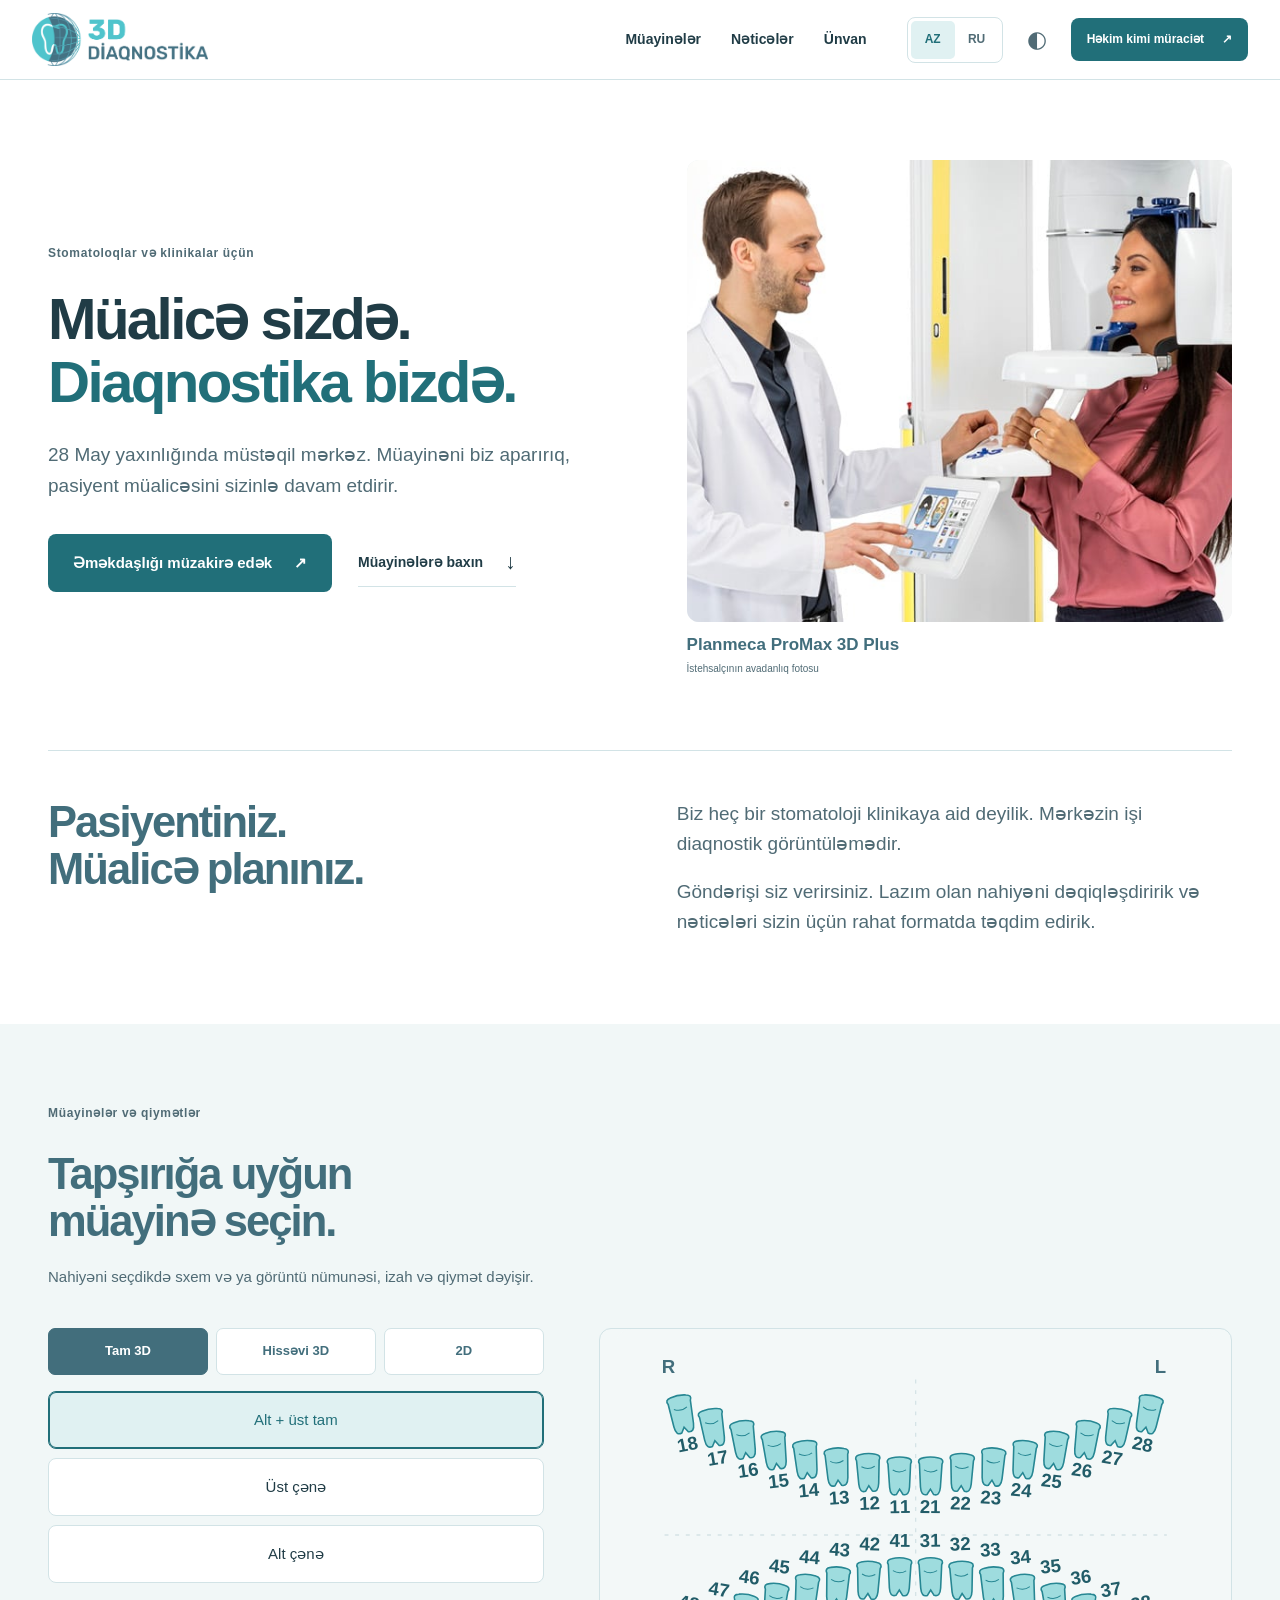
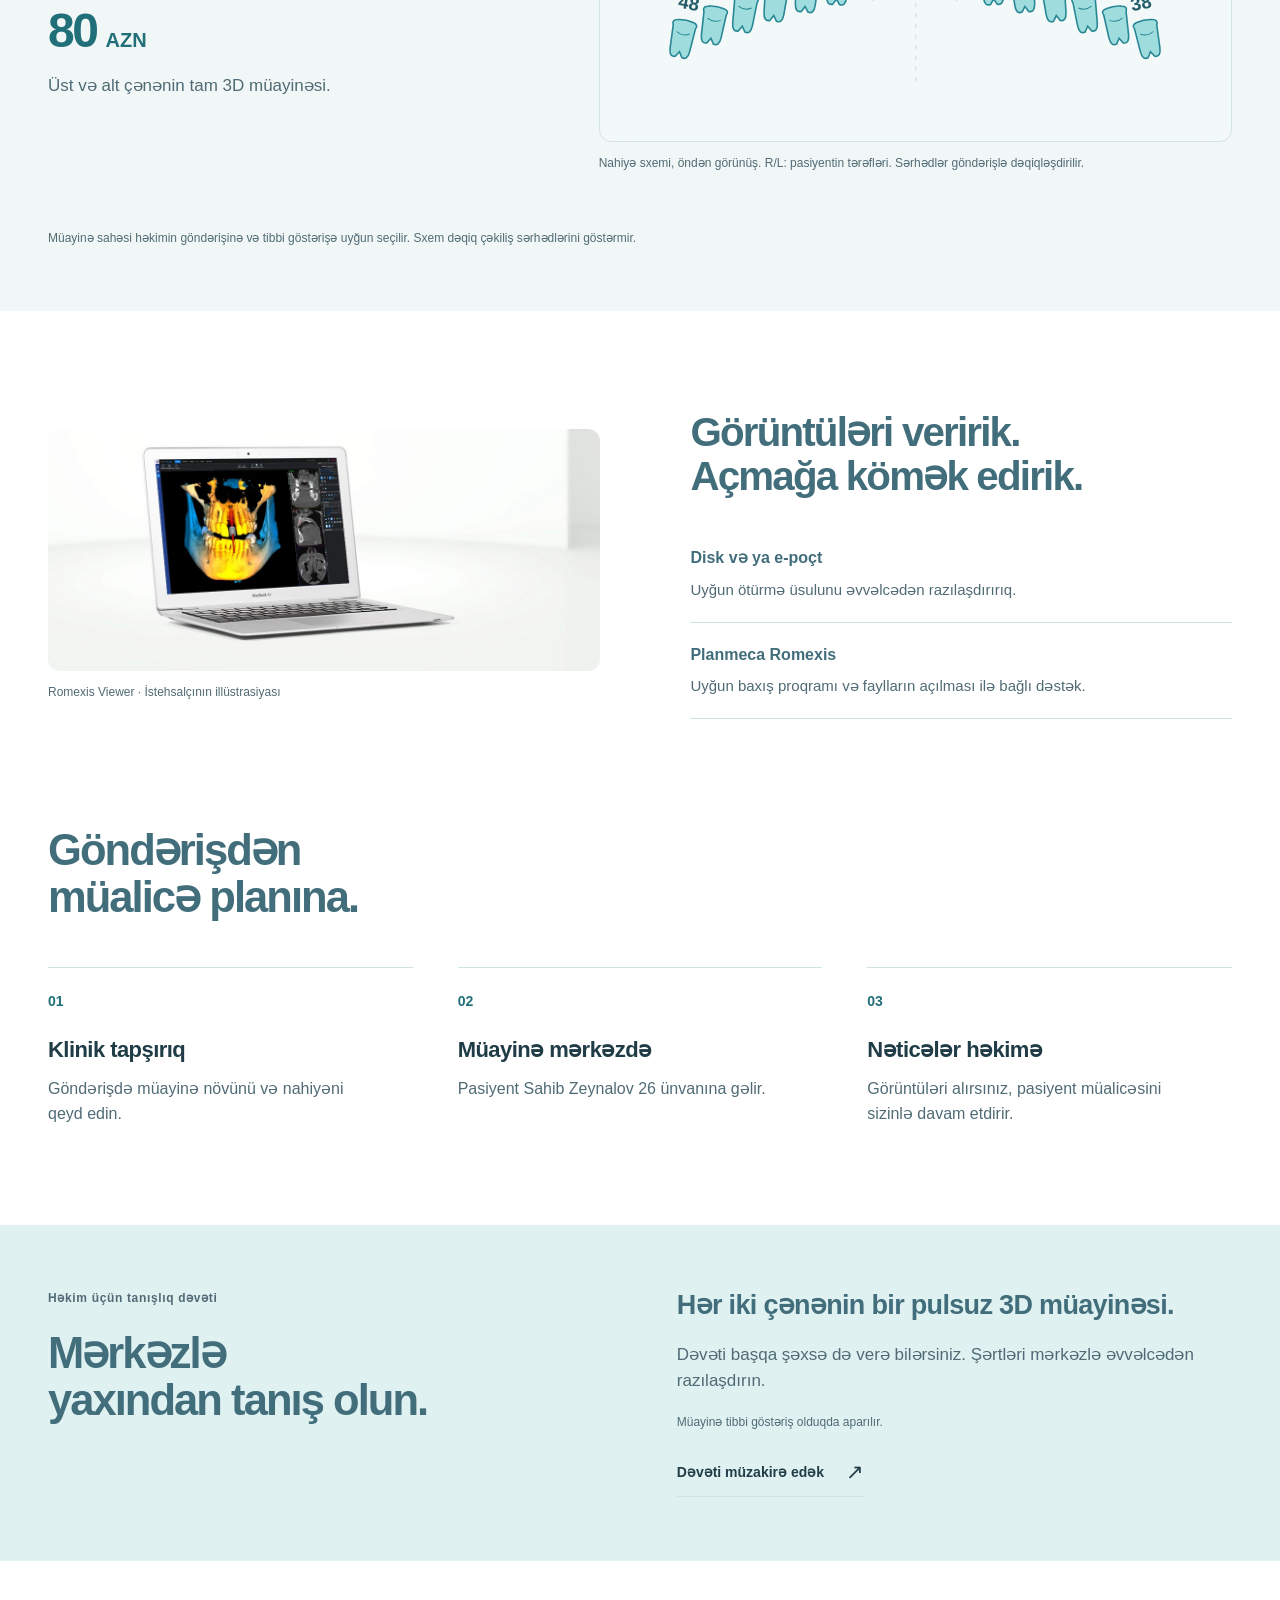
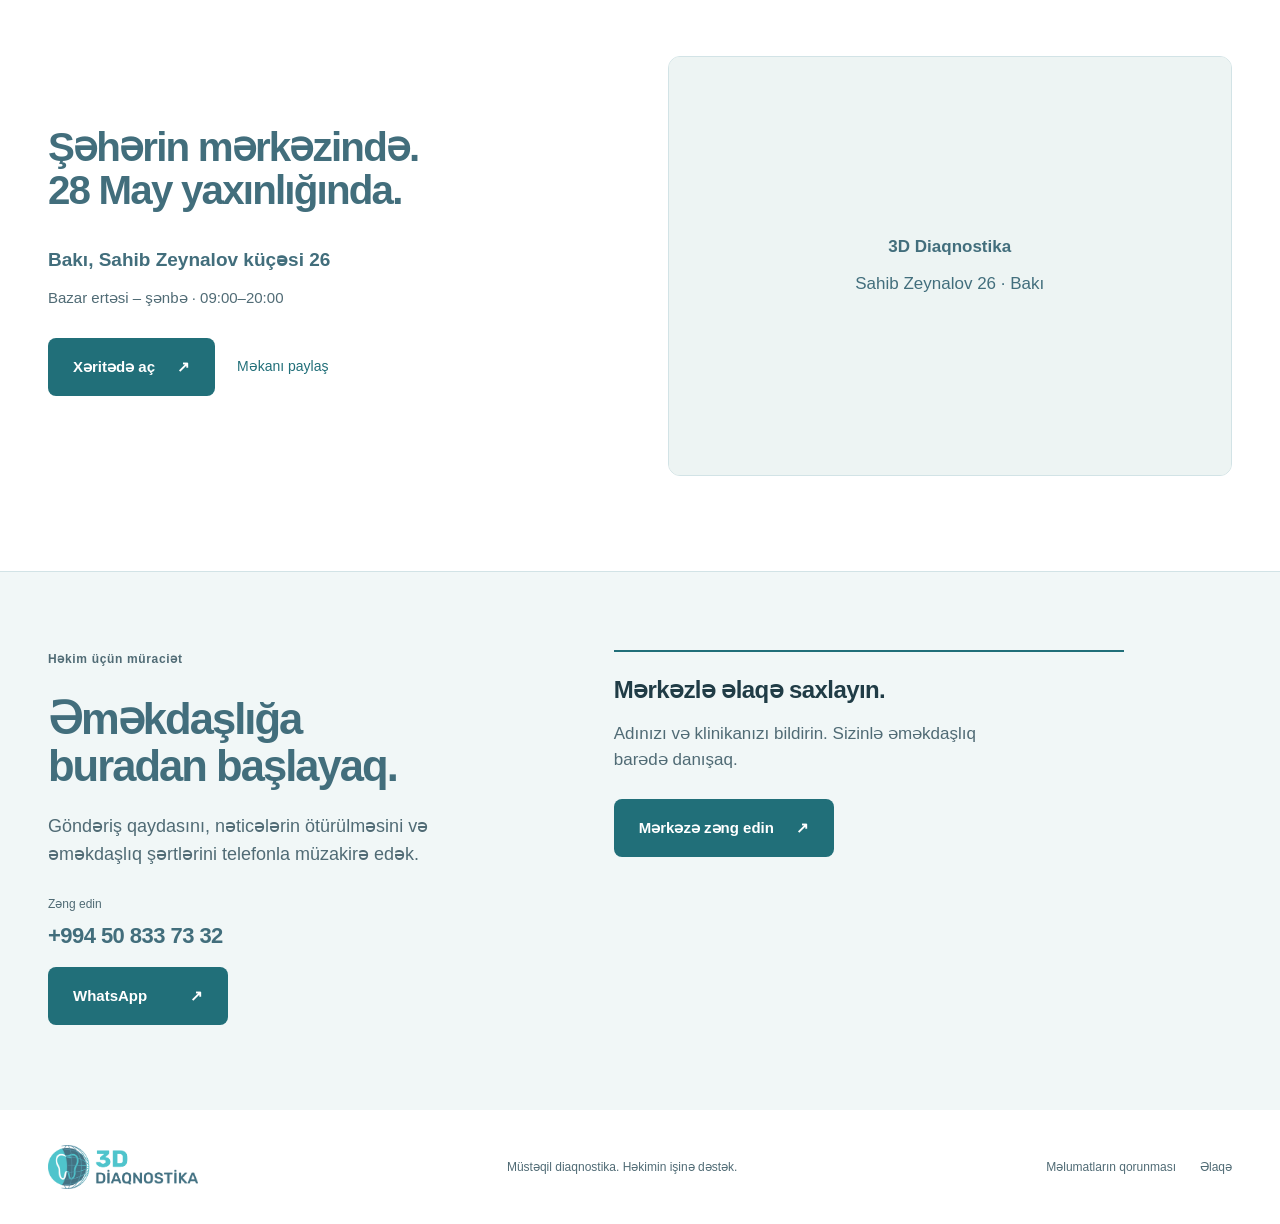
==== commit 47608683: "Publish bilingual application data policy for OAuth configuration" ====
--- a/site/index.html
+++ b/site/index.html
@@ -69,9 +69,9 @@
       <input type="hidden" name="requestId"><input type="hidden" name="lang" value="az"><input type="hidden" name="origin"><input type="hidden" name="startedAt">
       <button class="button submit-button" type="submit"><span class="az">Müraciəti göndər</span><span class="ru">Отправить заявку</span><span aria-hidden="true">↗</span></button>
       <p class="form-status" id="form-status" role="status" aria-live="polite"></p>
-      <p class="form-note"><span class="az">Sualınız varsa, mərkəzə zəng edə bilərsiniz.</span><span class="ru">Если есть вопросы, можно позвонить в центр.</span></p>
+      <p class="form-note"><a href="privacy.html"><span class="az">Məlumatların istifadəsi və silinməsi</span><span class="ru">Обработка и удаление данных</span></a></p>
     </form><iframe name="submission-frame" id="submission-frame" title="Form submission" hidden></iframe></div></section>
   </main>
-  <footer class="footer section-wrap"><a class="brand" href="#top" aria-label="3D Diaqnostika"><img src="assets/logo.png" alt="3D Diaqnostika" width="1686" height="500" loading="lazy"></a><p><span class="az">Müstəqil diaqnostika. Həkimin işinə dəstək.</span><span class="ru">Независимая диагностика. Поддержка работы врача.</span></p><a href="#apply"><span class="az">Əlaqə</span><span class="ru">Связаться с центром</span></a></footer>
+  <footer class="footer section-wrap"><a class="brand" href="#top" aria-label="3D Diaqnostika"><img src="assets/logo.png" alt="3D Diaqnostika" width="1686" height="500" loading="lazy"></a><p><span class="az">Müstəqil diaqnostika. Həkimin işinə dəstək.</span><span class="ru">Независимая диагностика. Поддержка работы врача.</span></p><div class="footer-links"><a href="privacy.html"><span class="az">Məlumatların qorunması</span><span class="ru">Обработка данных</span></a><a href="#apply"><span class="az">Əlaqə</span><span class="ru">Связаться с центром</span></a></div></footer>
 </body>
 </html>
--- a/site/styles.css
+++ b/site/styles.css
@@ -17,3 +17,5 @@
 
 .location{grid-template-columns:1fr 1fr;gap:55px}.live-map-wrap{position:relative;min-width:0;width:100%;height:420px;border:1px solid var(--line);border-radius:var(--radius);overflow:hidden;isolation:isolate;background:#e9f1ef}#location-map{width:100%;height:100%;font-family:inherit;color:#253e47}#map-placeholder{position:absolute;inset:0;z-index:2;height:100%;display:flex;flex-direction:column;align-items:center;justify-content:center;color:#426e7c;gap:10px;background:#edf4f3}.map-actions{display:flex;align-items:center;gap:22px;flex-wrap:wrap;margin-top:28px}.map-actions .text-link{margin:0;padding:8px 0;border:0;background:none;color:var(--accent);font:inherit;font-size:14px;cursor:pointer}#map-share-status{font-size:12px;color:var(--muted);margin-top:10px;overflow-wrap:anywhere}.map-pin{width:48px;height:48px;display:flex;align-items:center;justify-content:center;background:#216f79;border:4px solid white;box-shadow:0 4px 16px #173f4940;border-radius:50% 50% 50% 6px;color:white;font:bold 17px "Segoe UI",Arial,sans-serif;transform:rotate(-45deg)}.map-pin b{transform:rotate(45deg)}.clinic-map-marker{width:48px;height:56px;padding:0;border:0;background:none;cursor:pointer;overflow:visible}.map-place-label{position:absolute;top:12px;left:56px;padding:5px 8px;border:1px solid #b9d6d5;border-radius:4px;color:#215c68;background:#f5faf8;font:600 12px "Segoe UI",Arial,sans-serif;white-space:nowrap;box-shadow:0 2px 9px #173f4915;pointer-events:none}.maplibregl-ctrl-attrib{font-size:10px;line-height:1.4;max-width:calc(100% - 8px)}.maplibregl-ctrl-attrib-inner{padding:3px 20px 3px 3px}.maplibregl-ctrl button{width:34px;height:34px}.maplibregl-popup-content{font:13px/1.5 "Segoe UI",Arial,sans-serif;color:#215c68}:root[data-theme=dark] .map-place-label{color:#cae3e4;background:#1b3e46;border-color:#4d7781}:root[data-theme=dark] .live-map-wrap{background:#162f36}.contact-actions{display:flex;flex-direction:column;align-items:flex-start;gap:14px}.contact-label{font-size:12px;letter-spacing:0;font-weight:400;display:block;margin-bottom:5px;color:var(--muted)}.contact-actions .whatsapp-link{min-width:180px;justify-content:space-between;gap:35px}.service-stage #jaw-schematic{width:100%;height:100%;display:block}#jaw-schematic [data-tooth]>path:first-child{fill:#fff;stroke:#bdcfd3;transition:fill .14s,stroke .14s}#jaw-schematic [data-tooth]>path:nth-child(2){stroke:#bdcfd3}#jaw-schematic [data-tooth] text{fill:#82999f}#jaw-schematic [data-tooth][data-selected=true]>path:first-child{fill:#9edcde;stroke:#278793}#jaw-schematic [data-tooth][data-selected=true]>path:nth-child(2){stroke:#278793}#jaw-schematic [data-tooth][data-selected=true] text{fill:#215c68}
 @media(max-width:900px){.location{grid-template-columns:1fr;gap:30px}.live-map-wrap{height:390px}}@media(max-width:480px){.live-map-wrap{height:330px}.map-actions{gap:17px}.map-actions .button{font-size:14px}.map-actions .text-link{font-size:13px}}@media(prefers-reduced-motion:reduce){#jaw-schematic [data-tooth]>path:first-child{transition:none}}
+
+.footer-links{display:flex;flex-wrap:wrap;gap:12px 24px;font-size:12px;color:var(--muted)}.footer-links a:hover,.form-note a:hover{color:var(--accent)}.form-note a{text-decoration:underline;text-underline-offset:3px}
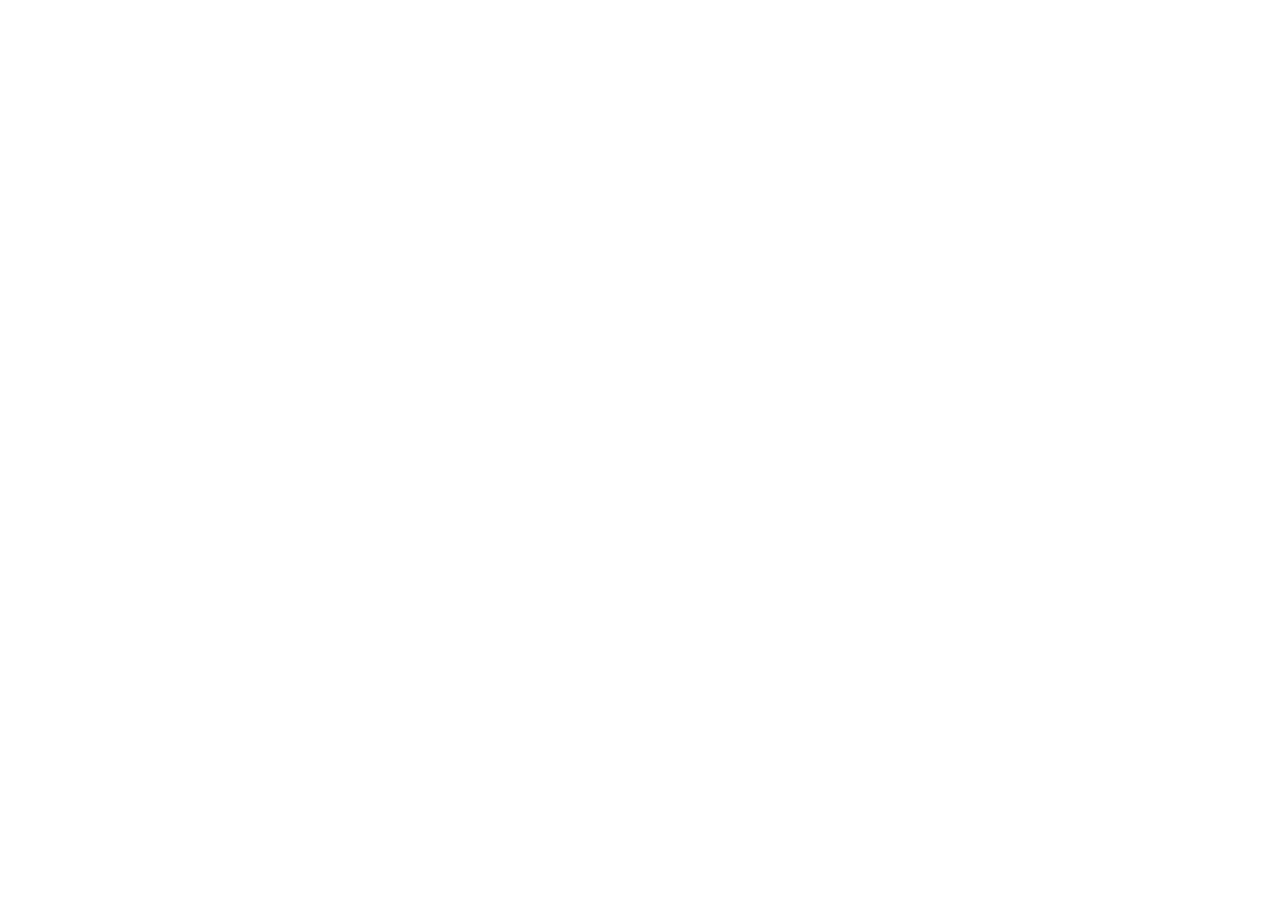
==== commit 3cdacf89: "Move the clinic doctor landing to 3dd.az/doctors" ====
--- a/site/index.html
+++ b/site/index.html
@@ -1,77 +1 @@
-<!doctype html>
-<html lang="az">
-<head>
-  <meta charset="utf-8">
-  <meta name="viewport" content="width=device-width,initial-scale=1">
-  <meta name="robots" content="noindex">
-  <meta name="color-scheme" content="light dark">
-  <meta name="theme-color" content="#f7fbfb">
-  <meta name="description" content="3D Diaqnostika: stomatoloqlar üçün müstəqil diaqnostika mərkəzi. Planmeca ProMax 3D Plus. Bakı, Sahib Zeynalov 26, 28 May yaxınlığında.">
-  <title>3D Diaqnostika: stomatoloqlar üçün</title>
-  <link rel="icon" href="assets/logo.png" type="image/png">
-  <link rel="stylesheet" href="styles.css">
-  <link rel="stylesheet" href="assets/maplibre-gl.css">
-  <script src="config.js" defer></script>
-  <script src="app.js" defer></script>
-  <script src="map.js" defer></script>
-<link rel="canonical" href="https://elman.digital/3dd/">
-</head>
-<body>
-  <a class="skip-link" href="#main"><span class="az">Məzmuna keç</span><span class="ru">К содержанию</span></a>
-  <header class="header">
-    <a class="brand" href="#top" aria-label="3D Diaqnostika"><img src="assets/logo.png" alt="3D Diaqnostika" width="1686" height="500"></a>
-    <nav class="desktop-nav" aria-label="Naviqasiya / Навигация">
-      <a href="#services"><span class="az">Müayinələr</span><span class="ru">Исследования</span></a>
-      <a href="#results"><span class="az">Nəticələr</span><span class="ru">Результаты</span></a>
-      <a href="#location"><span class="az">Ünvan</span><span class="ru">Адрес</span></a>
-    </nav>
-    <div class="header-tools">
-      <div class="language" aria-label="Dil / Язык"><button type="button" data-lang="az" aria-pressed="true">AZ</button><button type="button" data-lang="ru" aria-pressed="false">RU</button></div>
-      <button class="theme-button" type="button" aria-label="Görünüşü dəyiş / Сменить тему" title="Light / Dark"><span aria-hidden="true">◐</span></button>
-      <a class="button small header-cta" href="#apply"><span class="az">Həkim kimi müraciət</span><span class="ru">Заявка врача</span><span aria-hidden="true">↗</span></a>
-    </div>
-  </header>
-  <main id="main">
-    <section class="hero section-wrap" id="top">
-      <div class="hero-copy">
-        <p class="eyebrow"><span class="az">Stomatoloqlar və klinikalar üçün</span><span class="ru">Для стоматологов и клиник</span></p>
-        <h1><span class="az">Müalicə sizdə.<br><em>Diaqnostika bizdə.</em></span><span class="ru">Лечение у вас.<br><em>Диагностика у нас.</em></span></h1>
-        <p class="hero-lead"><span class="az">28 May yaxınlığında müstəqil mərkəz. Müayinəni biz aparırıq, pasiyent müalicəsini sizinlə davam etdirir.</span><span class="ru">Независимый центр рядом с метро «28 May». Мы проводим исследование, пациент продолжает лечение у вас.</span></p>
-        <div class="hero-actions"><a class="button" href="#apply"><span class="az">Əməkdaşlığı müzakirə edək</span><span class="ru">Обсудить сотрудничество</span><span aria-hidden="true">↗</span></a><a class="text-link" href="#services"><span class="az">Müayinələrə baxın</span><span class="ru">Смотреть исследования</span><span aria-hidden="true">↓</span></a></div>
-        
-      </div>
-      <figure class="hero-figure"><div class="hero-photo"><img src="assets/apparatus.jpg" alt="Planmeca ProMax 3D Plus" width="1140" height="500" fetchpriority="high"></div><figcaption><strong class="equipment-name">Planmeca ProMax 3D Plus</strong><span class="az">İstehsalçının avadanlıq fotosu</span><span class="ru">Фото оборудования производителя</span></figcaption></figure>
-    </section>
-    <section class="independence section-wrap" aria-labelledby="independence-title">
-      
-      <div class="independence-body"><h2 id="independence-title"><span class="az">Pasiyentiniz.<br>Müalicə planınız.</span><span class="ru">Ваш пациент.<br>Ваш план лечения.</span></h2><div class="independence-text"><p><span class="az">Biz heç bir stomatoloji klinikaya aid deyilik. Mərkəzin işi diaqnostik görüntüləmədir.</span><span class="ru">Мы не принадлежим стоматологической клинике. Центр проводит диагностические исследования.</span></p><p><span class="az">Göndərişi siz verirsiniz. Lazım olan nahiyəni dəqiqləşdiririk və nəticələri sizin üçün rahat formatda təqdim edirik.</span><span class="ru">Вы даёте направление. Мы уточняем нужную область и передаём результаты в удобном для вас формате.</span></p></div></div>
-    </section>
-    <section class="services" id="services" aria-labelledby="services-title">
-      <div class="section-wrap">
-        <div class="section-heading"><div><p class="section-index"><span class="az">Müayinələr və qiymətlər</span><span class="ru">Исследования и цены</span></p><h2 id="services-title"><span class="az">Tapşırığa uyğun<br>müayinə seçin.</span><span class="ru">Выбирайте исследование<br>под клиническую задачу.</span></h2></div><p class="heading-note"><span class="az">Nahiyəni seçdikdə sxem və ya görüntü nümunəsi, izah və qiymət dəyişir.</span><span class="ru">Нажмите на услугу, чтобы увидеть область или пример снимка, описание и цену.</span></p></div>
-        <div class="service-explorer"><div class="service-controls"><div class="service-groups" aria-label="Müayinə növü / Тип исследования"><button type="button" data-group="whole" aria-pressed="true"><span class="az">Tam 3D</span><span class="ru">Полное 3D</span></button><button type="button" data-group="partial" aria-pressed="false"><span class="az">Hissəvi 3D</span><span class="ru">Частичное 3D</span></button><button type="button" data-group="2d" aria-pressed="false"><span class="az">2D</span><span class="ru">2D</span></button></div><div id="service-options"><div class="service-options" data-options="whole"><button type="button" class="service-option" data-service="0" aria-pressed="true"><span class="az">Alt + üst tam</span><span class="ru">Обе челюсти</span></button><button type="button" class="service-option" data-service="1" aria-pressed="false"><span class="az">Üst çənə</span><span class="ru">Верхняя челюсть</span></button><button type="button" class="service-option" data-service="2" aria-pressed="false"><span class="az">Alt çənə</span><span class="ru">Нижняя челюсть</span></button></div><div class="service-options" data-options="partial" hidden><button type="button" class="service-option" data-service="3" aria-pressed="false"><span class="az">11 - 18</span><span class="ru">11 - 18</span></button><button type="button" class="service-option" data-service="4" aria-pressed="false"><span class="az">21 - 28</span><span class="ru">21 - 28</span></button><button type="button" class="service-option" data-service="5" aria-pressed="false"><span class="az">31 - 38</span><span class="ru">31 - 38</span></button><button type="button" class="service-option" data-service="6" aria-pressed="false"><span class="az">41 - 48</span><span class="ru">41 - 48</span></button><button type="button" class="service-option" data-service="7" aria-pressed="false"><span class="az">Frontal<span class="choice-detail">alt çənə</span></span><span class="ru">Фронтально<span class="choice-detail">нижняя челюсть</span></span></button><button type="button" class="service-option" data-service="8" aria-pressed="false"><span class="az">Frontal<span class="choice-detail">üst çənə</span></span><span class="ru">Фронтально<span class="choice-detail">верхняя челюсть</span></span></button></div><div class="service-options" data-options="2d" hidden><button type="button" class="service-option" data-service="9" aria-pressed="false"><span class="az">Ortopantomoqramma</span><span class="ru">Ортопантомограмма</span></button><button type="button" class="service-option" data-service="10" aria-pressed="false"><span class="az">Sefalometrik</span><span class="ru">Цефалометрия</span></button><button type="button" class="service-option" data-service="11" aria-pressed="false"><span class="az">Gicgah-çənə oynaqları / TMJ</span><span class="ru">ВНЧС / TMJ</span></button></div></div><div class="service-details" aria-live="polite"><div class="service-price"><strong id="service-price">80</strong><span>AZN</span></div><p id="service-description"></p></div></div><figure class="service-figure"><div class="service-stage"><svg id="jaw-schematic" role="img" aria-label="Çənələrin nahiyə sxemi" xmlns="http://www.w3.org/2000/svg" viewBox="0 0 900 620"><rect width="900" height="620" rx="22" fill="#f3f8f8"/><path d="M450 76V538M72 310H828" stroke="#d5e3e6" stroke-width="2" stroke-dasharray="6 10"/><g fill="#426e7c" font-family="Segoe UI,Arial,sans-serif" font-size="28" font-weight="700"><text x="68" y="66">R</text><text x="810" y="66">L</text></g><g data-tooth="18" data-selected="true" transform="translate(98.0 130.0) rotate(-11.0)"><path d="M-17-20 Q-21-27-12-29 Q0-32 12-29 Q21-27 17-20 L15 15 Q14 29 5 26 L0 18 L-5 26 Q-14 29-15 15 Z" fill="#9edcde" stroke="#278793" stroke-width="2.4"/><path d="M-10-11Q0-5 10-11" fill="none" stroke="#278793" stroke-width="1.5"/><text x="0" y="54" text-anchor="middle" font-family="Segoe UI,Arial,sans-serif" font-size="28" font-weight="700" fill="#215c68">18</text></g><g data-tooth="17" data-selected="true" transform="translate(144.8 150.3) rotate(-9.5)"><path d="M-17-20 Q-21-27-12-29 Q0-32 12-29 Q21-27 17-20 L15 15 Q14 29 5 26 L0 18 L-5 26 Q-14 29-15 15 Z" fill="#9edcde" stroke="#278793" stroke-width="2.4"/><path d="M-10-11Q0-5 10-11" fill="none" stroke="#278793" stroke-width="1.5"/><text x="0" y="54" text-anchor="middle" font-family="Segoe UI,Arial,sans-serif" font-size="28" font-weight="700" fill="#215c68">17</text></g><g data-tooth="16" data-selected="true" transform="translate(191.6 168.5) rotate(-8.1)"><path d="M-17-20 Q-21-27-12-29 Q0-32 12-29 Q21-27 17-20 L15 15 Q14 29 5 26 L0 18 L-5 26 Q-14 29-15 15 Z" fill="#9edcde" stroke="#278793" stroke-width="2.4"/><path d="M-10-11Q0-5 10-11" fill="none" stroke="#278793" stroke-width="1.5"/><text x="0" y="54" text-anchor="middle" font-family="Segoe UI,Arial,sans-serif" font-size="28" font-weight="700" fill="#215c68">16</text></g><g data-tooth="15" data-selected="true" transform="translate(238.4 184.6) rotate(-6.6)"><path d="M-17-20 Q-21-27-12-29 Q0-32 12-29 Q21-27 17-20 L15 15 Q14 29 5 26 L0 18 L-5 26 Q-14 29-15 15 Z" fill="#9edcde" stroke="#278793" stroke-width="2.4"/><path d="M-10-11Q0-5 10-11" fill="none" stroke="#278793" stroke-width="1.5"/><text x="0" y="54" text-anchor="middle" font-family="Segoe UI,Arial,sans-serif" font-size="28" font-weight="700" fill="#215c68">15</text></g><g data-tooth="14" data-selected="true" transform="translate(285.2 198.3) rotate(-5.1)"><path d="M-17-20 Q-21-27-12-29 Q0-32 12-29 Q21-27 17-20 L15 15 Q14 29 5 26 L0 18 L-5 26 Q-14 29-15 15 Z" fill="#9edcde" stroke="#278793" stroke-width="2.4"/><path d="M-10-11Q0-5 10-11" fill="none" stroke="#278793" stroke-width="1.5"/><text x="0" y="54" text-anchor="middle" font-family="Segoe UI,Arial,sans-serif" font-size="28" font-weight="700" fill="#215c68">14</text></g><g data-tooth="13" data-selected="true" transform="translate(332.0 209.5) rotate(-3.7)"><path d="M-17-20 Q-21-27-12-29 Q0-32 12-29 Q21-27 17-20 L15 15 Q14 29 5 26 L0 18 L-5 26 Q-14 29-15 15 Z" fill="#9edcde" stroke="#278793" stroke-width="2.4"/><path d="M-10-11Q0-5 10-11" fill="none" stroke="#278793" stroke-width="1.5"/><text x="0" y="54" text-anchor="middle" font-family="Segoe UI,Arial,sans-serif" font-size="28" font-weight="700" fill="#215c68">13</text></g><g data-tooth="12" data-selected="true" transform="translate(378.8 217.9) rotate(-2.2)"><path d="M-17-20 Q-21-27-12-29 Q0-32 12-29 Q21-27 17-20 L15 15 Q14 29 5 26 L0 18 L-5 26 Q-14 29-15 15 Z" fill="#9edcde" stroke="#278793" stroke-width="2.4"/><path d="M-10-11Q0-5 10-11" fill="none" stroke="#278793" stroke-width="1.5"/><text x="0" y="54" text-anchor="middle" font-family="Segoe UI,Arial,sans-serif" font-size="28" font-weight="700" fill="#215c68">12</text></g><g data-tooth="11" data-selected="true" transform="translate(425.6 223.1) rotate(-0.7)"><path d="M-17-20 Q-21-27-12-29 Q0-32 12-29 Q21-27 17-20 L15 15 Q14 29 5 26 L0 18 L-5 26 Q-14 29-15 15 Z" fill="#9edcde" stroke="#278793" stroke-width="2.4"/><path d="M-10-11Q0-5 10-11" fill="none" stroke="#278793" stroke-width="1.5"/><text x="0" y="54" text-anchor="middle" font-family="Segoe UI,Arial,sans-serif" font-size="28" font-weight="700" fill="#215c68">11</text></g><g data-tooth="21" data-selected="true" transform="translate(472.4 223.1) rotate(0.7)"><path d="M-17-20 Q-21-27-12-29 Q0-32 12-29 Q21-27 17-20 L15 15 Q14 29 5 26 L0 18 L-5 26 Q-14 29-15 15 Z" fill="#9edcde" stroke="#278793" stroke-width="2.4"/><path d="M-10-11Q0-5 10-11" fill="none" stroke="#278793" stroke-width="1.5"/><text x="0" y="54" text-anchor="middle" font-family="Segoe UI,Arial,sans-serif" font-size="28" font-weight="700" fill="#215c68">21</text></g><g data-tooth="22" data-selected="true" transform="translate(519.2 217.9) rotate(2.2)"><path d="M-17-20 Q-21-27-12-29 Q0-32 12-29 Q21-27 17-20 L15 15 Q14 29 5 26 L0 18 L-5 26 Q-14 29-15 15 Z" fill="#9edcde" stroke="#278793" stroke-width="2.4"/><path d="M-10-11Q0-5 10-11" fill="none" stroke="#278793" stroke-width="1.5"/><text x="0" y="54" text-anchor="middle" font-family="Segoe UI,Arial,sans-serif" font-size="28" font-weight="700" fill="#215c68">22</text></g><g data-tooth="23" data-selected="true" transform="translate(566.0 209.5) rotate(3.7)"><path d="M-17-20 Q-21-27-12-29 Q0-32 12-29 Q21-27 17-20 L15 15 Q14 29 5 26 L0 18 L-5 26 Q-14 29-15 15 Z" fill="#9edcde" stroke="#278793" stroke-width="2.4"/><path d="M-10-11Q0-5 10-11" fill="none" stroke="#278793" stroke-width="1.5"/><text x="0" y="54" text-anchor="middle" font-family="Segoe UI,Arial,sans-serif" font-size="28" font-weight="700" fill="#215c68">23</text></g><g data-tooth="24" data-selected="true" transform="translate(612.8 198.3) rotate(5.1)"><path d="M-17-20 Q-21-27-12-29 Q0-32 12-29 Q21-27 17-20 L15 15 Q14 29 5 26 L0 18 L-5 26 Q-14 29-15 15 Z" fill="#9edcde" stroke="#278793" stroke-width="2.4"/><path d="M-10-11Q0-5 10-11" fill="none" stroke="#278793" stroke-width="1.5"/><text x="0" y="54" text-anchor="middle" font-family="Segoe UI,Arial,sans-serif" font-size="28" font-weight="700" fill="#215c68">24</text></g><g data-tooth="25" data-selected="true" transform="translate(659.6 184.6) rotate(6.6)"><path d="M-17-20 Q-21-27-12-29 Q0-32 12-29 Q21-27 17-20 L15 15 Q14 29 5 26 L0 18 L-5 26 Q-14 29-15 15 Z" fill="#9edcde" stroke="#278793" stroke-width="2.4"/><path d="M-10-11Q0-5 10-11" fill="none" stroke="#278793" stroke-width="1.5"/><text x="0" y="54" text-anchor="middle" font-family="Segoe UI,Arial,sans-serif" font-size="28" font-weight="700" fill="#215c68">25</text></g><g data-tooth="26" data-selected="true" transform="translate(706.4 168.5) rotate(8.1)"><path d="M-17-20 Q-21-27-12-29 Q0-32 12-29 Q21-27 17-20 L15 15 Q14 29 5 26 L0 18 L-5 26 Q-14 29-15 15 Z" fill="#9edcde" stroke="#278793" stroke-width="2.4"/><path d="M-10-11Q0-5 10-11" fill="none" stroke="#278793" stroke-width="1.5"/><text x="0" y="54" text-anchor="middle" font-family="Segoe UI,Arial,sans-serif" font-size="28" font-weight="700" fill="#215c68">26</text></g><g data-tooth="27" data-selected="true" transform="translate(753.2 150.3) rotate(9.5)"><path d="M-17-20 Q-21-27-12-29 Q0-32 12-29 Q21-27 17-20 L15 15 Q14 29 5 26 L0 18 L-5 26 Q-14 29-15 15 Z" fill="#9edcde" stroke="#278793" stroke-width="2.4"/><path d="M-10-11Q0-5 10-11" fill="none" stroke="#278793" stroke-width="1.5"/><text x="0" y="54" text-anchor="middle" font-family="Segoe UI,Arial,sans-serif" font-size="28" font-weight="700" fill="#215c68">27</text></g><g data-tooth="28" data-selected="true" transform="translate(800.0 130.0) rotate(11.0)"><path d="M-17-20 Q-21-27-12-29 Q0-32 12-29 Q21-27 17-20 L15 15 Q14 29 5 26 L0 18 L-5 26 Q-14 29-15 15 Z" fill="#9edcde" stroke="#278793" stroke-width="2.4"/><path d="M-10-11Q0-5 10-11" fill="none" stroke="#278793" stroke-width="1.5"/><text x="0" y="54" text-anchor="middle" font-family="Segoe UI,Arial,sans-serif" font-size="28" font-weight="700" fill="#215c68">28</text></g><g data-tooth="48" data-selected="true" transform="translate(98.0 468.0) rotate(11.0)"><path d="M-17-20 Q-21-27-12-29 Q0-32 12-29 Q21-27 17-20 L15 15 Q14 29 5 26 L0 18 L-5 26 Q-14 29-15 15 Z" fill="#9edcde" stroke="#278793" stroke-width="2.4"/><path d="M-10-11Q0-5 10-11" fill="none" stroke="#278793" stroke-width="1.5"/><text x="0" y="-47" text-anchor="middle" font-family="Segoe UI,Arial,sans-serif" font-size="28" font-weight="700" fill="#215c68">48</text></g><g data-tooth="47" data-selected="true" transform="translate(144.8 447.7) rotate(9.5)"><path d="M-17-20 Q-21-27-12-29 Q0-32 12-29 Q21-27 17-20 L15 15 Q14 29 5 26 L0 18 L-5 26 Q-14 29-15 15 Z" fill="#9edcde" stroke="#278793" stroke-width="2.4"/><path d="M-10-11Q0-5 10-11" fill="none" stroke="#278793" stroke-width="1.5"/><text x="0" y="-47" text-anchor="middle" font-family="Segoe UI,Arial,sans-serif" font-size="28" font-weight="700" fill="#215c68">47</text></g><g data-tooth="46" data-selected="true" transform="translate(191.6 429.5) rotate(8.1)"><path d="M-17-20 Q-21-27-12-29 Q0-32 12-29 Q21-27 17-20 L15 15 Q14 29 5 26 L0 18 L-5 26 Q-14 29-15 15 Z" fill="#9edcde" stroke="#278793" stroke-width="2.4"/><path d="M-10-11Q0-5 10-11" fill="none" stroke="#278793" stroke-width="1.5"/><text x="0" y="-47" text-anchor="middle" font-family="Segoe UI,Arial,sans-serif" font-size="28" font-weight="700" fill="#215c68">46</text></g><g data-tooth="45" data-selected="true" transform="translate(238.4 413.4) rotate(6.6)"><path d="M-17-20 Q-21-27-12-29 Q0-32 12-29 Q21-27 17-20 L15 15 Q14 29 5 26 L0 18 L-5 26 Q-14 29-15 15 Z" fill="#9edcde" stroke="#278793" stroke-width="2.4"/><path d="M-10-11Q0-5 10-11" fill="none" stroke="#278793" stroke-width="1.5"/><text x="0" y="-47" text-anchor="middle" font-family="Segoe UI,Arial,sans-serif" font-size="28" font-weight="700" fill="#215c68">45</text></g><g data-tooth="44" data-selected="true" transform="translate(285.2 399.7) rotate(5.1)"><path d="M-17-20 Q-21-27-12-29 Q0-32 12-29 Q21-27 17-20 L15 15 Q14 29 5 26 L0 18 L-5 26 Q-14 29-15 15 Z" fill="#9edcde" stroke="#278793" stroke-width="2.4"/><path d="M-10-11Q0-5 10-11" fill="none" stroke="#278793" stroke-width="1.5"/><text x="0" y="-47" text-anchor="middle" font-family="Segoe UI,Arial,sans-serif" font-size="28" font-weight="700" fill="#215c68">44</text></g><g data-tooth="43" data-selected="true" transform="translate(332.0 388.5) rotate(3.7)"><path d="M-17-20 Q-21-27-12-29 Q0-32 12-29 Q21-27 17-20 L15 15 Q14 29 5 26 L0 18 L-5 26 Q-14 29-15 15 Z" fill="#9edcde" stroke="#278793" stroke-width="2.4"/><path d="M-10-11Q0-5 10-11" fill="none" stroke="#278793" stroke-width="1.5"/><text x="0" y="-47" text-anchor="middle" font-family="Segoe UI,Arial,sans-serif" font-size="28" font-weight="700" fill="#215c68">43</text></g><g data-tooth="42" data-selected="true" transform="translate(378.8 380.1) rotate(2.2)"><path d="M-17-20 Q-21-27-12-29 Q0-32 12-29 Q21-27 17-20 L15 15 Q14 29 5 26 L0 18 L-5 26 Q-14 29-15 15 Z" fill="#9edcde" stroke="#278793" stroke-width="2.4"/><path d="M-10-11Q0-5 10-11" fill="none" stroke="#278793" stroke-width="1.5"/><text x="0" y="-47" text-anchor="middle" font-family="Segoe UI,Arial,sans-serif" font-size="28" font-weight="700" fill="#215c68">42</text></g><g data-tooth="41" data-selected="true" transform="translate(425.6 374.9) rotate(0.7)"><path d="M-17-20 Q-21-27-12-29 Q0-32 12-29 Q21-27 17-20 L15 15 Q14 29 5 26 L0 18 L-5 26 Q-14 29-15 15 Z" fill="#9edcde" stroke="#278793" stroke-width="2.4"/><path d="M-10-11Q0-5 10-11" fill="none" stroke="#278793" stroke-width="1.5"/><text x="0" y="-47" text-anchor="middle" font-family="Segoe UI,Arial,sans-serif" font-size="28" font-weight="700" fill="#215c68">41</text></g><g data-tooth="31" data-selected="true" transform="translate(472.4 374.9) rotate(-0.7)"><path d="M-17-20 Q-21-27-12-29 Q0-32 12-29 Q21-27 17-20 L15 15 Q14 29 5 26 L0 18 L-5 26 Q-14 29-15 15 Z" fill="#9edcde" stroke="#278793" stroke-width="2.4"/><path d="M-10-11Q0-5 10-11" fill="none" stroke="#278793" stroke-width="1.5"/><text x="0" y="-47" text-anchor="middle" font-family="Segoe UI,Arial,sans-serif" font-size="28" font-weight="700" fill="#215c68">31</text></g><g data-tooth="32" data-selected="true" transform="translate(519.2 380.1) rotate(-2.2)"><path d="M-17-20 Q-21-27-12-29 Q0-32 12-29 Q21-27 17-20 L15 15 Q14 29 5 26 L0 18 L-5 26 Q-14 29-15 15 Z" fill="#9edcde" stroke="#278793" stroke-width="2.4"/><path d="M-10-11Q0-5 10-11" fill="none" stroke="#278793" stroke-width="1.5"/><text x="0" y="-47" text-anchor="middle" font-family="Segoe UI,Arial,sans-serif" font-size="28" font-weight="700" fill="#215c68">32</text></g><g data-tooth="33" data-selected="true" transform="translate(566.0 388.5) rotate(-3.7)"><path d="M-17-20 Q-21-27-12-29 Q0-32 12-29 Q21-27 17-20 L15 15 Q14 29 5 26 L0 18 L-5 26 Q-14 29-15 15 Z" fill="#9edcde" stroke="#278793" stroke-width="2.4"/><path d="M-10-11Q0-5 10-11" fill="none" stroke="#278793" stroke-width="1.5"/><text x="0" y="-47" text-anchor="middle" font-family="Segoe UI,Arial,sans-serif" font-size="28" font-weight="700" fill="#215c68">33</text></g><g data-tooth="34" data-selected="true" transform="translate(612.8 399.7) rotate(-5.1)"><path d="M-17-20 Q-21-27-12-29 Q0-32 12-29 Q21-27 17-20 L15 15 Q14 29 5 26 L0 18 L-5 26 Q-14 29-15 15 Z" fill="#9edcde" stroke="#278793" stroke-width="2.4"/><path d="M-10-11Q0-5 10-11" fill="none" stroke="#278793" stroke-width="1.5"/><text x="0" y="-47" text-anchor="middle" font-family="Segoe UI,Arial,sans-serif" font-size="28" font-weight="700" fill="#215c68">34</text></g><g data-tooth="35" data-selected="true" transform="translate(659.6 413.4) rotate(-6.6)"><path d="M-17-20 Q-21-27-12-29 Q0-32 12-29 Q21-27 17-20 L15 15 Q14 29 5 26 L0 18 L-5 26 Q-14 29-15 15 Z" fill="#9edcde" stroke="#278793" stroke-width="2.4"/><path d="M-10-11Q0-5 10-11" fill="none" stroke="#278793" stroke-width="1.5"/><text x="0" y="-47" text-anchor="middle" font-family="Segoe UI,Arial,sans-serif" font-size="28" font-weight="700" fill="#215c68">35</text></g><g data-tooth="36" data-selected="true" transform="translate(706.4 429.5) rotate(-8.1)"><path d="M-17-20 Q-21-27-12-29 Q0-32 12-29 Q21-27 17-20 L15 15 Q14 29 5 26 L0 18 L-5 26 Q-14 29-15 15 Z" fill="#9edcde" stroke="#278793" stroke-width="2.4"/><path d="M-10-11Q0-5 10-11" fill="none" stroke="#278793" stroke-width="1.5"/><text x="0" y="-47" text-anchor="middle" font-family="Segoe UI,Arial,sans-serif" font-size="28" font-weight="700" fill="#215c68">36</text></g><g data-tooth="37" data-selected="true" transform="translate(753.2 447.7) rotate(-9.5)"><path d="M-17-20 Q-21-27-12-29 Q0-32 12-29 Q21-27 17-20 L15 15 Q14 29 5 26 L0 18 L-5 26 Q-14 29-15 15 Z" fill="#9edcde" stroke="#278793" stroke-width="2.4"/><path d="M-10-11Q0-5 10-11" fill="none" stroke="#278793" stroke-width="1.5"/><text x="0" y="-47" text-anchor="middle" font-family="Segoe UI,Arial,sans-serif" font-size="28" font-weight="700" fill="#215c68">37</text></g><g data-tooth="38" data-selected="true" transform="translate(800.0 468.0) rotate(-11.0)"><path d="M-17-20 Q-21-27-12-29 Q0-32 12-29 Q21-27 17-20 L15 15 Q14 29 5 26 L0 18 L-5 26 Q-14 29-15 15 Z" fill="#9edcde" stroke="#278793" stroke-width="2.4"/><path d="M-10-11Q0-5 10-11" fill="none" stroke="#278793" stroke-width="1.5"/><text x="0" y="-47" text-anchor="middle" font-family="Segoe UI,Arial,sans-serif" font-size="28" font-weight="700" fill="#215c68">38</text></g></svg><img data-service-image="9" src="assets/panoramic.jpg" alt="Ortopantomoqramma" width="900" height="620" loading="lazy" decoding="async" aria-hidden="true"><img data-service-image="10" src="assets/ceph.jpg" alt="Sefalometrik" width="900" height="620" loading="lazy" decoding="async" aria-hidden="true"><img data-service-image="11" src="assets/tmj.jpg" alt="Gicgah-çənə oynaqları / TMJ" width="900" height="620" loading="lazy" decoding="async" aria-hidden="true"></div><figcaption id="service-caption"></figcaption></figure></div>
-        <p class="service-footnote"><span class="az">Müayinə sahəsi həkimin göndərişinə və tibbi göstərişə uyğun seçilir. Sxem dəqiq çəkiliş sərhədlərini göstərmir.</span><span class="ru">Область исследования выбирается по направлению врача и медицинским показаниям. Схема не задаёт точные границы съёмки.</span></p>
-      </div>
-    </section>
-    <section class="results section-wrap" id="results" aria-labelledby="results-title">
-      <figure class="results-image"><img src="assets/viewer.jpg" alt="Planmeca Romexis Viewer" width="1140" height="500" loading="lazy" decoding="async"><figcaption><span class="az">Romexis Viewer · İstehsalçının illüstrasiyası</span><span class="ru">Romexis Viewer · Иллюстрация производителя</span></figcaption></figure>
-      <div><h2 id="results-title"><span class="az">Görüntüləri veririk.<br>Açmağa kömək edirik.</span><span class="ru">Передаём снимки.<br>Помогаем их открыть.</span></h2><dl class="result-list"><div><dt><span class="az">Disk və ya e-poçt</span><span class="ru">Диск или электронная почта</span></dt><dd><span class="az">Uyğun ötürmə üsulunu əvvəlcədən razılaşdırırıq.</span><span class="ru">Удобный способ передачи согласуем заранее.</span></dd></div><div><dt>Planmeca Romexis</dt><dd><span class="az">Uyğun baxış proqramı və faylların açılması ilə bağlı dəstək.</span><span class="ru">Помощь с подходящей программой просмотра и открытием файлов.</span></dd></div></dl></div>
-    </section>
-    <section class="workflow section-wrap" aria-labelledby="workflow-title"><h2 id="workflow-title"><span class="az">Göndərişdən<br>müalicə planına.</span><span class="ru">От направления<br>к вашему плану лечения.</span></h2><ol class="steps"><li><span class="step-number">01</span><h3><span class="az">Klinik tapşırıq</span><span class="ru">Клиническая задача</span></h3><p><span class="az">Göndərişdə müayinə növünü və nahiyəni qeyd edin.</span><span class="ru">Укажите в направлении вид исследования и нужную область.</span></p></li><li><span class="step-number">02</span><h3><span class="az">Müayinə mərkəzdə</span><span class="ru">Исследование в центре</span></h3><p><span class="az">Pasiyent Sahib Zeynalov 26 ünvanına gəlir.</span><span class="ru">Пациент приходит в центр на Sahib Zeynalov, 26.</span></p></li><li><span class="step-number">03</span><h3><span class="az">Nəticələr həkimə</span><span class="ru">Результаты врачу</span></h3><p><span class="az">Görüntüləri alırsınız, pasiyent müalicəsini sizinlə davam etdirir.</span><span class="ru">Вы получаете снимки, пациент продолжает лечение у вас.</span></p></li></ol></section>
-    <section class="invitation"><div class="section-wrap invitation-grid"><div><p class="eyebrow"><span class="az">Həkim üçün tanışlıq dəvəti</span><span class="ru">Приглашение для врача</span></p><h2><span class="az">Mərkəzlə<br>yaxından tanış olun.</span><span class="ru">Познакомьтесь<br>с работой центра.</span></h2></div><div class="invitation-copy"><p class="invitation-offer"><span class="az">Hər iki çənənin bir pulsuz 3D müayinəsi.</span><span class="ru">Одно бесплатное 3D-исследование обеих челюстей.</span></p><p><span class="az">Dəvəti başqa şəxsə də verə bilərsiniz. Şərtləri mərkəzlə əvvəlcədən razılaşdırın.</span><span class="ru">Приглашение можно передать другому человеку. Условия согласуйте с центром заранее.</span></p><p class="fine-print"><span class="az">Müayinə tibbi göstəriş olduqda aparılır.</span><span class="ru">Исследование проводится по медицинским показаниям.</span></p><a class="text-link" href="#apply"><span class="az">Dəvəti müzakirə edək</span><span class="ru">Обсудить приглашение</span><span aria-hidden="true">↗</span></a></div></div></section>
-    <section class="location section-wrap" id="location" aria-labelledby="location-title"><div class="location-copy"><h2 id="location-title"><span class="az">Şəhərin mərkəzində.<br>28 May yaxınlığında.</span><span class="ru">В центре города.<br>Рядом с «28 May».</span></h2><address><strong><span class="az">Bakı, Sahib Zeynalov küçəsi 26</span><span class="ru">Баку, ул. Sahib Zeynalov, 26</span></strong><span><span class="az">Bazar ertəsi – şənbə · 09:00–20:00</span><span class="ru">Понедельник – суббота · 09:00–20:00</span></span></address><div class="map-actions"><a class="button" id="open-maps" href="https://www.google.com/maps?q=40.3839366,49.846628" target="_blank" rel="noopener"><span class="az">Xəritədə aç</span><span class="ru">Открыть в картах</span><span aria-hidden="true">↗</span></a><button type="button" class="text-link" id="share-location"><span class="az">Məkanı paylaş</span><span class="ru">Поделиться точкой</span></button></div><p id="map-share-status" role="status" aria-live="polite"></p></div><div class="live-map-wrap"><div id="location-map" role="region" aria-label="3D Diaqnostika xəritədə" data-map-library="assets/maplibre-gl.js"></div><div id="map-placeholder"><strong>3D Diaqnostika</strong><span>Sahib Zeynalov 26 · Bakı</span></div></div></section>
-    <section class="apply-section" id="apply" aria-labelledby="apply-title"><div class="section-wrap apply-grid"><div class="apply-copy"><p class="section-index"><span class="az">Həkim üçün müraciət</span><span class="ru">Заявка врача</span></p><h2 id="apply-title"><span class="az">Əməkdaşlığa<br>buradan başlayaq.</span><span class="ru">Начнём<br>сотрудничество.</span></h2><p data-application-form-copy hidden><span class="az">Əlaqə məlumatlarınızı saxlayın. Göndəriş qaydasını, nəticələrin ötürülməsini və əməkdaşlıq şərtlərini birlikdə dəqiqləşdirək.</span><span class="ru">Оставьте контакты. Обсудим направления, передачу результатов и условия сотрудничества.</span></p><p data-application-contact-copy><span class="az">Göndəriş qaydasını, nəticələrin ötürülməsini və əməkdaşlıq şərtlərini telefonla müzakirə edək.</span><span class="ru">Обсудим по телефону направления, передачу результатов и условия сотрудничества.</span></p><div class="form-context" data-application-form-copy hidden><span class="az">Bu forma həkimlər və klinikalar üçündür.</span><span class="ru">Эта форма предназначена для врачей и клиник.</span></div><div class="contact-actions"><a class="contact-phone" href="tel:+994508337332"><span class="contact-label"><span class="az">Zəng edin</span><span class="ru">Позвонить</span></span>+994 50 833 73 32</a><a class="whatsapp-link button" href="https://wa.me/994508337332" target="_blank" rel="noopener">WhatsApp <span aria-hidden="true">↗</span></a></div></div><div id="application-contact" class="application-contact"><h3><span class="az">Mərkəzlə əlaqə saxlayın.</span><span class="ru">Свяжитесь с центром.</span></h3><p><span class="az">Adınızı və klinikanızı bildirin. Sizinlə əməkdaşlıq barədə danışaq.</span><span class="ru">Назовите своё имя и клинику. Обсудим, как начать сотрудничество.</span></p><a class="button" href="tel:+994508337332"><span class="az">Mərkəzə zəng edin</span><span class="ru">Позвонить в центр</span><span aria-hidden="true">↗</span></a></div><form id="doctor-form" hidden action="" method="post" target="submission-frame">
-      <div class="form-row"><div class="field"><label for="doctor-name"><span class="az">Adınız və soyadınız</span><span class="ru">Имя и фамилия</span> <span aria-hidden="true">*</span></label><input id="doctor-name" name="doctorName" autocomplete="name" required minlength="2" maxlength="100" data-placeholder-az="Adınız, soyadınız" data-placeholder-ru="Как к вам обращаться"></div><div class="field"><label for="clinic"><span class="az">Klinika</span><span class="ru">Клиника</span> <span aria-hidden="true">*</span></label><input id="clinic" name="clinic" autocomplete="organization" required minlength="2" maxlength="120" data-placeholder-az="Klinikanın adı" data-placeholder-ru="Название клиники"></div></div>
-      <div class="form-row"><div class="field"><label for="phone"><span class="az">Əlaqə nömrəsi</span><span class="ru">Телефон для связи</span> <span aria-hidden="true">*</span></label><input id="phone" name="phone" type="tel" inputmode="tel" autocomplete="tel" required minlength="7" maxlength="28" placeholder="+994 __ ___ __ __"></div><div class="field"><label for="specialty"><span class="az">İxtisas</span><span class="ru">Специализация</span></label><select id="specialty" name="specialty"><option value="" data-option-az="Seçin (istəyə bağlı)" data-option-ru="Выберите (необязательно)"></option><option value="general" data-option-az="Ümumi stomatologiya" data-option-ru="Общая стоматология"></option><option value="implantology" data-option-az="İmplantologiya / cərrahiyyə" data-option-ru="Имплантология / хирургия"></option><option value="orthodontics" data-option-az="Ortodontiya" data-option-ru="Ортодонтия"></option><option value="endodontics" data-option-az="Endodontiya" data-option-ru="Эндодонтия"></option><option value="other" data-option-az="Digər" data-option-ru="Другая"></option></select></div></div>
-      <div class="field"><label for="comment"><span class="az">Şərh</span><span class="ru">Комментарий</span></label><textarea id="comment" name="comment" rows="3" maxlength="1000" data-placeholder-az="Məsələn, zəng üçün uyğun vaxt" data-placeholder-ru="Например, удобное время для звонка"></textarea></div>
-      <div class="honeypot" aria-hidden="true"><label for="website">Website</label><input id="website" name="website" tabindex="-1" autocomplete="off"></div>
-      <label class="consent"><input id="consent" name="consent" type="checkbox" value="yes" required><span><span class="az">Əməkdaşlığı müzakirə etmək üçün mərkəzin mənimlə əlaqə saxlamasına razıyam.</span><span class="ru">Согласен, чтобы центр связался со мной для обсуждения сотрудничества.</span></span></label>
-      <input type="hidden" name="requestId"><input type="hidden" name="lang" value="az"><input type="hidden" name="origin"><input type="hidden" name="startedAt">
-      <button class="button submit-button" type="submit"><span class="az">Müraciəti göndər</span><span class="ru">Отправить заявку</span><span aria-hidden="true">↗</span></button>
-      <p class="form-status" id="form-status" role="status" aria-live="polite"></p>
-      <p class="form-note"><a href="privacy.html"><span class="az">Məlumatların istifadəsi və silinməsi</span><span class="ru">Обработка и удаление данных</span></a></p>
-    </form><iframe name="submission-frame" id="submission-frame" title="Form submission" hidden></iframe></div></section>
-  </main>
-  <footer class="footer section-wrap"><a class="brand" href="#top" aria-label="3D Diaqnostika"><img src="assets/logo.png" alt="3D Diaqnostika" width="1686" height="500" loading="lazy"></a><p><span class="az">Müstəqil diaqnostika. Həkimin işinə dəstək.</span><span class="ru">Независимая диагностика. Поддержка работы врача.</span></p><div class="footer-links"><a href="privacy.html"><span class="az">Məlumatların qorunması</span><span class="ru">Обработка данных</span></a><a href="#apply"><span class="az">Əlaqə</span><span class="ru">Связаться с центром</span></a></div></footer>
-</body>
-</html>
+<!doctype html><html lang="az"><meta charset="utf-8"><meta name="viewport" content="width=device-width,initial-scale=1"><title>3D Diaqnostika</title><link rel="canonical" href="https://3dd.az/doctors/"><meta http-equiv="refresh" content="0;url=https://3dd.az/doctors/"><p><a href="https://3dd.az/doctors/">3D Diaqnostika</a></p><script>location.replace("https://3dd.az/doctors/"+location.search+location.hash)</script></html>
